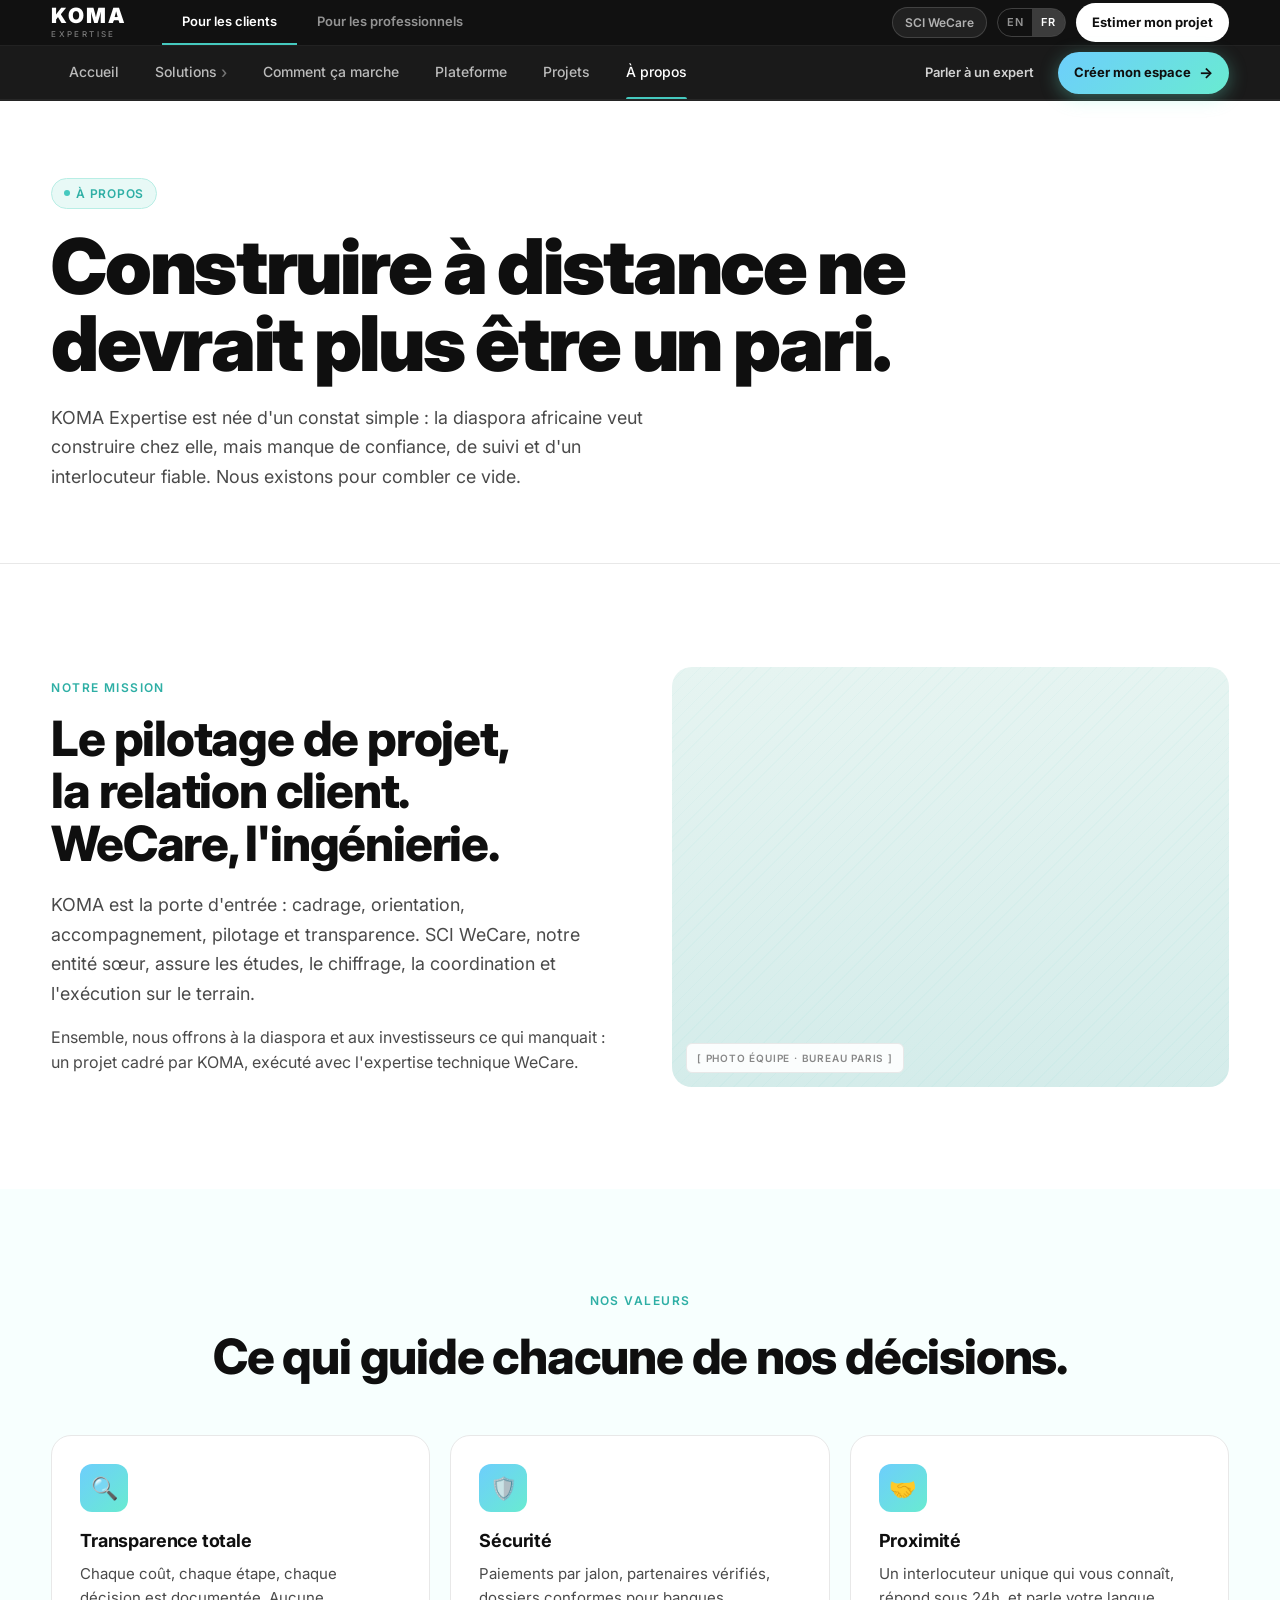
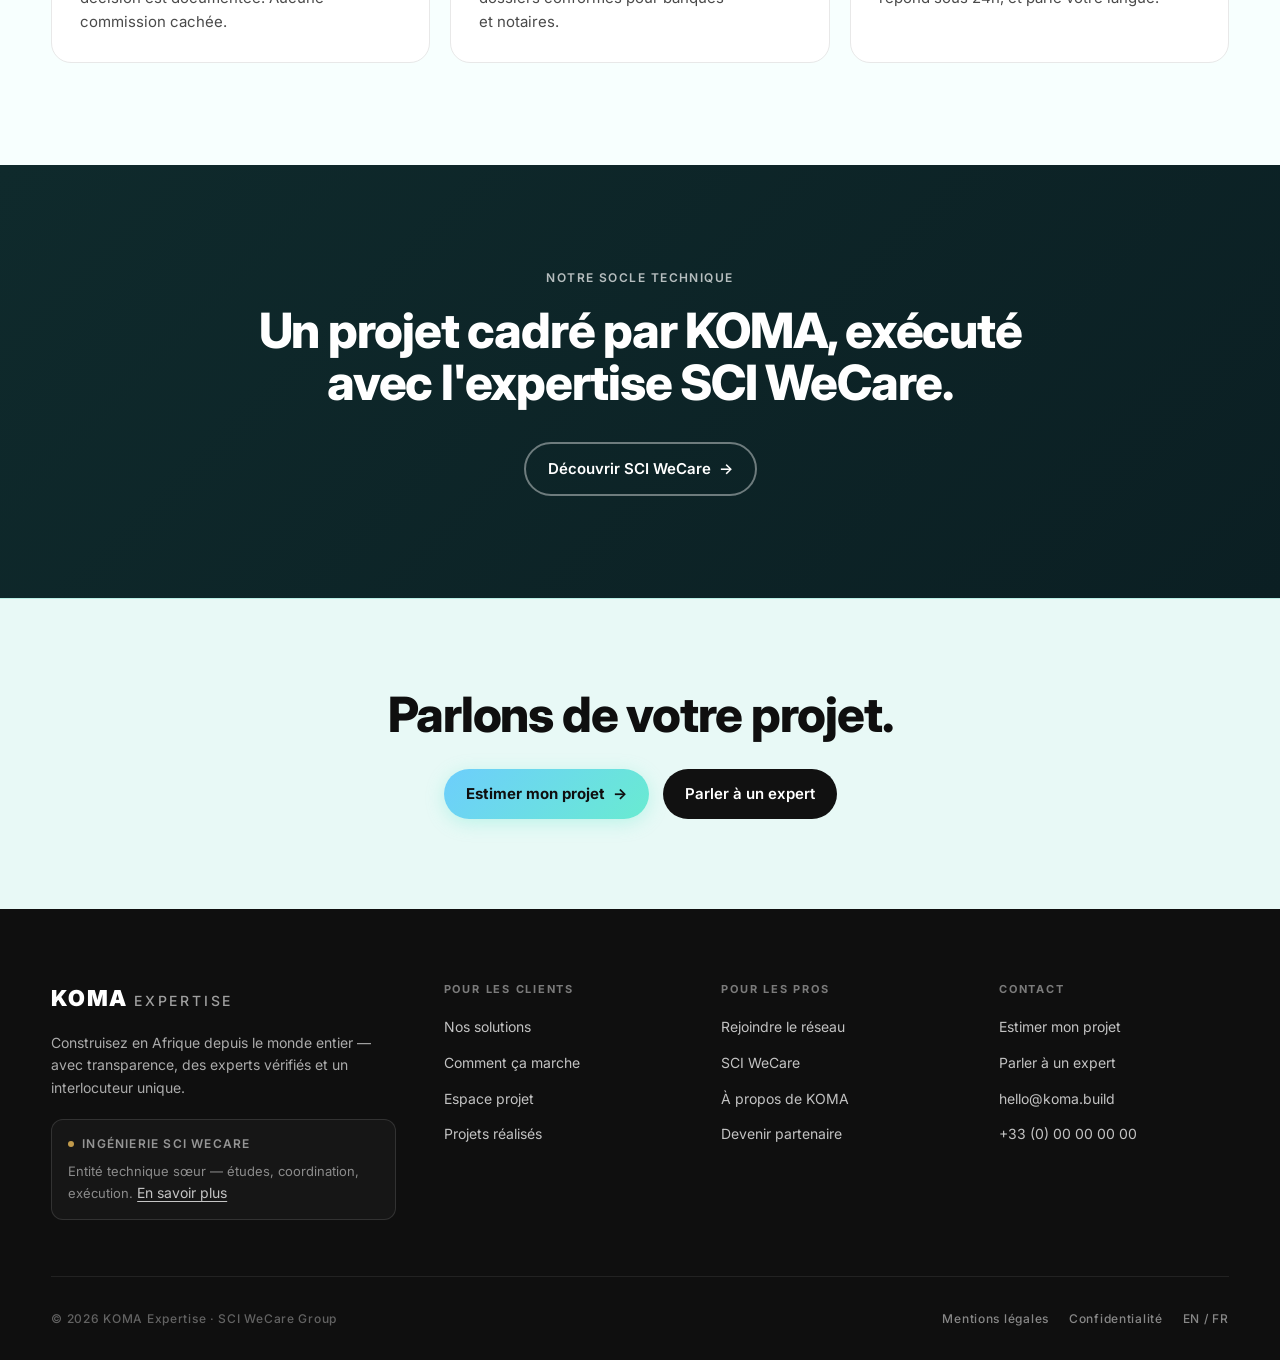
==== about.html @ 849e343f "init" ====
<!doctype html>
<html lang="fr">
<head>
<meta charset="utf-8"/>
<meta name="viewport" content="width=device-width, initial-scale=1"/>
<title>À propos — KOMA Expertise</title>
<link rel="preconnect" href="https://fonts.googleapis.com">
<link rel="preconnect" href="https://fonts.gstatic.com" crossorigin>
<link href="https://fonts.googleapis.com/css2?family=Inter:wght@400;500;600;700;800;900&display=swap" rel="stylesheet">
<style>
:root{
  --teal:#45C9BF; --teal-dark:#2EAFA5; --teal-sky:#6DCEFC; --teal-mint:#69EBD1;
  --teal-pale:#E8F9F6; --teal-soft:#B8EEE5;
  --white:#FFFFFF; --paper:#F7FFFE; --light:#F4F4F4; --rule:#E8E8E8;
  --stone:#888888; --body:#4A4A4A; --ink:#0F0F0F; --black:#111111;
  --night:#0B1F23; --night-2:#0F2A2C;
  --gold:#C19A4B; --gold-soft:#D9BB7B;
  --grad-cta:linear-gradient(135deg,var(--teal-sky) 0%,var(--teal-mint) 100%);
  --f-display:'Inter',system-ui,sans-serif; --f-body:'Inter',system-ui,sans-serif;
  --maxw:1280px; --gut:clamp(20px,4vw,64px); --section-y:clamp(64px,8vw,120px);
  --r-pill:999px; --r-md:12px; --r-lg:20px; --r-xl:28px;
}
*,*::before,*::after{box-sizing:border-box;margin:0;padding:0;}
html{scroll-behavior:smooth;}
body{font-family:var(--f-body);color:var(--body);background:var(--white);-webkit-font-smoothing:antialiased;text-rendering:optimizeLegibility;font-size:16px;line-height:1.6;}
img,svg{max-width:100%;display:block;}
a{color:inherit;text-decoration:none;}
button{font:inherit;cursor:pointer;border:none;background:none;}
ul,ol{list-style:none;}
h1{font-family:var(--f-display);font-size:clamp(40px,6vw,84px);font-weight:900;line-height:1.0;letter-spacing:-0.03em;color:var(--ink);text-wrap:balance;}
h2{font-family:var(--f-display);font-size:clamp(28px,3.8vw,52px);font-weight:800;line-height:1.08;letter-spacing:-0.025em;color:var(--ink);text-wrap:balance;}
h3{font-family:var(--f-display);font-size:clamp(20px,2vw,26px);font-weight:700;line-height:1.15;letter-spacing:-0.015em;color:var(--ink);}
h4{font-family:var(--f-display);font-size:18px;font-weight:700;line-height:1.2;letter-spacing:-0.01em;color:var(--ink);}
p{text-wrap:pretty;}
.lead{font-size:clamp(16px,1.4vw,19px);color:var(--body);line-height:1.65;max-width:58ch;}
.label{font-size:12px;font-weight:600;letter-spacing:0.12em;text-transform:uppercase;color:var(--teal-dark);}
.label-dark{color:rgba(255,255,255,0.7);}
.container{width:100%;max-width:var(--maxw);margin:0 auto;padding:0 var(--gut);}
section{padding:var(--section-y) 0;}
.sec-alt{background:var(--paper);}
.sec-teal{background:var(--teal-pale);}
.sec-dark{background:var(--ink);color:var(--white);}
.sec-dark h2,.sec-dark h3,.sec-dark h4{color:var(--white);}
.sec-dark .lead,.sec-dark p{color:rgba(255,255,255,0.72);}
.sec-head{display:flex;flex-direction:column;gap:16px;margin-bottom:52px;}
.sec-head.centered{align-items:center;text-align:center;}
.sec-head .label{margin-bottom:4px;}

/* ===== NAVBAR — UBER STYLE ===== */
.site-header{position:sticky;top:0;z-index:200;background:#111;border-bottom:1px solid rgba(255,255,255,0.08);}
.nav-audience-bar{background:#111;border-bottom:1px solid rgba(255,255,255,0.07);height:46px;}
.nav-audience-bar .container{display:flex;align-items:center;height:100%;}
.nav-brand{display:flex;flex-direction:column;justify-content:center;flex-shrink:0;}
.nav-brand .koma-word{font-family:var(--f-display);font-weight:900;font-size:21px;letter-spacing:0.09em;color:#fff;line-height:1;}
.nav-brand .koma-sub{font-size:8px;font-weight:500;letter-spacing:0.30em;color:rgba(255,255,255,0.45);text-transform:uppercase;margin-top:2px;}
.audience-tabs{display:flex;align-items:center;height:100%;margin-left:36px;}
.aud-tab{height:100%;display:flex;align-items:center;padding:0 20px;font-size:13px;font-weight:600;color:rgba(255,255,255,0.55);border-bottom:2px solid transparent;transition:.15s;white-space:nowrap;}
.aud-tab:hover{color:rgba(255,255,255,0.85);}
.aud-tab.active{color:#fff;border-bottom-color:var(--teal);}
.nav-audience-bar .nav-right{display:flex;align-items:center;gap:10px;margin-left:auto;}
.nav-wecare{font-size:12px;font-weight:600;color:rgba(255,255,255,0.65);background:rgba(255,255,255,0.07);border:1px solid rgba(255,255,255,0.15);padding:5px 12px;border-radius:var(--r-pill);transition:.15s;}
.nav-wecare:hover{background:rgba(255,255,255,0.12);color:#fff;}
.lang-toggle{display:flex;border:1px solid rgba(255,255,255,0.2);border-radius:var(--r-pill);overflow:hidden;}
.lang-toggle button{padding:5px 9px;font-size:11px;font-weight:600;color:rgba(255,255,255,0.55);letter-spacing:0.06em;}
.lang-toggle button.on{background:rgba(255,255,255,0.18);color:#fff;}
.nav-main-bar{background:#1A1A1A;height:54px;border-bottom:1px solid rgba(255,255,255,0.06);}
.nav-main-bar .nav{display:flex;align-items:center;height:100%;}
.nav-links{display:flex;align-items:center;flex:1;height:100%;}
.nav-item{height:100%;display:flex;align-items:center;padding:0 18px;font-size:14px;font-weight:500;color:rgba(255,255,255,0.70);white-space:nowrap;transition:color .15s;position:relative;}
.nav-item:hover,.nav-item.active{color:#fff;}
.nav-item.active::after{content:'';position:absolute;bottom:0;left:18px;right:18px;height:2px;background:var(--teal);border-radius:2px 2px 0 0;}
.nav-item.has-mega{position:relative;}
.nav-item.has-mega>a{color:rgba(255,255,255,0.70);font-size:14px;font-weight:500;display:flex;align-items:center;gap:4px;height:100%;transition:color .15s;}
.nav-item.has-mega:hover>a{color:#fff;}
.chevron{font-size:16px;color:rgba(255,255,255,0.4);transition:transform .2s;display:inline-block;}
.nav-item.has-mega:hover .chevron{transform:rotate(90deg);}
.mega-panel{display:none;position:absolute;top:100%;left:-16px;background:#1E1E1E;border:1px solid rgba(255,255,255,0.10);border-radius:0 0 16px 16px;padding:16px;min-width:520px;box-shadow:0 16px 48px rgba(0,0,0,0.4);z-index:300;}
.nav-item.has-mega:hover .mega-panel{display:block;}
.mega-grid{display:grid;grid-template-columns:1fr 1fr;gap:4px;}
.mega-link{display:flex;align-items:flex-start;gap:12px;padding:12px 14px;border-radius:10px;transition:background .15s;}
.mega-link:hover{background:rgba(255,255,255,0.06);}
.mega-icon{width:36px;height:36px;border-radius:8px;background:rgba(69,201,191,0.14);display:grid;place-items:center;font-size:18px;flex-shrink:0;}
.mega-link strong{display:block;font-size:13px;font-weight:600;color:#fff;margin-bottom:2px;}
.mega-link span{display:block;font-size:12px;color:rgba(255,255,255,0.50);line-height:1.3;}
.nav-ctas{display:flex;align-items:center;gap:8px;flex-shrink:0;padding-left:16px;}
.btn-outline-dark{background:transparent;color:rgba(255,255,255,0.80);border:1.5px solid rgba(255,255,255,0.25);transition:.15s;}
.btn-outline-dark:hover{border-color:rgba(255,255,255,0.5);color:#fff;}

/* ===== BUTTONS ===== */
.btn{display:inline-flex;align-items:center;gap:8px;padding:13px 22px;border-radius:var(--r-pill);font-family:var(--f-display);font-weight:600;font-size:15px;border:none;cursor:pointer;transition:opacity .15s,transform .15s;white-space:nowrap;}
.btn:hover{opacity:0.92;transform:translateY(-1px);}
.btn-cta{background:var(--grad-cta);color:var(--ink);box-shadow:0 4px 18px rgba(105,235,209,0.35);font-weight:700;}
.btn-dark{background:var(--black);color:var(--white);}
.btn-outline{background:transparent;color:var(--ink);border:2px solid var(--rule);}
.btn-outline-white{background:transparent;color:var(--white);border:2px solid rgba(255,255,255,0.4);}
.btn-white{background:var(--white);color:var(--ink);font-weight:700;}
.btn-sm{padding:9px 16px;font-size:13px;}
.btn .arrow{font-size:15px;transition:transform .2s;}
.btn:hover .arrow{transform:translateX(3px);}

/* ===== CARDS ===== */
.card{background:var(--white);border:1px solid var(--rule);border-radius:var(--r-lg);padding:28px;transition:box-shadow .2s,transform .2s;}
.card:hover{box-shadow:0 4px 24px rgba(0,0,0,0.07);}
.card-teal{background:var(--teal-pale);border-color:var(--teal-soft);}
.card-dark{background:var(--ink);border-color:rgba(255,255,255,0.08);color:var(--white);}
.card-dark h3,.card-dark h4{color:var(--white);}
.step-num{font-family:var(--f-display);font-weight:900;font-size:48px;line-height:1;letter-spacing:-0.04em;background:var(--grad-cta);-webkit-background-clip:text;-webkit-text-fill-color:transparent;background-clip:text;}
.stat-big{font-family:var(--f-display);font-weight:900;font-size:clamp(36px,4vw,56px);letter-spacing:-0.03em;line-height:1;color:var(--ink);}
.stat-big .accent{background:var(--grad-cta);-webkit-background-clip:text;-webkit-text-fill-color:transparent;background-clip:text;}

/* ===== TRACKER ===== */
.tracker{background:var(--white);border:1px solid var(--rule);border-radius:var(--r-xl);overflow:hidden;box-shadow:0 8px 40px rgba(0,0,0,0.08);}
.tracker-header{background:var(--teal);padding:20px 24px;display:flex;justify-content:space-between;align-items:center;}
.tracker-title{font-weight:700;font-size:17px;color:var(--white);}
.tracker-sub{font-size:12px;color:rgba(255,255,255,0.8);margin-top:3px;}
.tracker-body{padding:22px;}
.tracker-stages{display:grid;grid-template-columns:repeat(6,1fr);gap:8px;margin-bottom:22px;}
.stage{padding:12px;border-radius:10px;background:var(--light);border:1px solid var(--rule);}
.stage.done{background:rgba(69,201,191,0.10);border-color:rgba(69,201,191,0.30);}
.stage.now{background:linear-gradient(135deg,rgba(109,206,252,0.12),rgba(105,235,209,0.15));border-color:rgba(69,201,191,0.45);}
.stage .st-n{font-size:10px;font-weight:600;color:var(--stone);letter-spacing:0.1em;}
.stage .st-name{font-weight:700;font-size:13px;color:var(--ink);margin-top:6px;}
.stage .st-status{font-size:10px;margin-top:5px;color:var(--stone);}
.stage.done .st-status{color:var(--teal-dark);}
.stage.now .st-status{color:var(--teal-dark);font-weight:600;}
.tracker-grid{display:grid;grid-template-columns:1.3fr 1fr;gap:16px;}
.feed{display:grid;gap:8px;}
.feed-item{display:grid;grid-template-columns:32px 1fr auto;gap:12px;padding:10px 14px;border:1px solid var(--rule);border-radius:8px;align-items:center;background:var(--light);}
.feed-item .ic{width:32px;height:32px;border-radius:8px;background:var(--grad-cta);display:grid;place-items:center;font-size:14px;}
.feed-item .lbl{font-size:13px;font-weight:500;}
.feed-item .when{font-size:11px;color:var(--stone);white-space:nowrap;}
.kpis{display:grid;gap:8px;}
.kpi{padding:14px;border-radius:10px;background:var(--light);border:1px solid var(--rule);}
.kpi .v{font-family:var(--f-display);font-weight:800;font-size:24px;color:var(--ink);letter-spacing:-0.02em;}
.kpi .l{font-size:11px;font-weight:600;color:var(--stone);letter-spacing:0.08em;text-transform:uppercase;margin-top:4px;}

/* ===== TAGS ===== */
.tag{display:inline-flex;align-items:center;gap:6px;padding:5px 12px;border-radius:var(--r-pill);font-size:12px;font-weight:600;letter-spacing:0.06em;text-transform:uppercase;background:var(--teal-pale);color:var(--teal-dark);border:1px solid var(--teal-soft);}
.tag .dot{width:6px;height:6px;border-radius:50%;background:var(--teal);}
.tag.dark{background:rgba(255,255,255,0.1);color:rgba(255,255,255,0.8);border-color:rgba(255,255,255,0.2);}

/* ===== IMAGE PLACEHOLDERS ===== */
.imgph{position:relative;border-radius:var(--r-lg);overflow:hidden;background:repeating-linear-gradient(135deg,rgba(69,201,191,0.04) 0,rgba(69,201,191,0.04) 1px,transparent 1px,transparent 10px),linear-gradient(180deg,#E6F4F1 0%,#D4ECEA 100%);display:flex;align-items:flex-end;padding:14px;min-height:220px;}
.imgph .cap{background:rgba(255,255,255,0.90);border:1px solid var(--rule);border-radius:6px;padding:6px 10px;font-size:10px;font-weight:600;letter-spacing:0.08em;text-transform:uppercase;color:var(--stone);}

/* ===== HERO MAP (real image) ===== */
.hero-map{position:relative;border-radius:var(--r-xl);overflow:hidden;border:1px solid rgba(69,201,191,0.20);box-shadow:0 18px 56px rgba(11,31,35,0.32);aspect-ratio:4/3;background:var(--night);}
.hero-map img{width:100%;height:100%;object-fit:cover;display:block;}
.hero-map .map-overlay{position:absolute;inset:0;background:linear-gradient(160deg,rgba(11,31,35,0) 40%,rgba(11,31,35,0.55) 100%);}
.hero-map .live-chip{position:absolute;top:16px;left:16px;display:inline-flex;align-items:center;gap:8px;background:rgba(11,31,35,0.78);border:1px solid rgba(105,235,209,0.3);color:var(--teal-mint);font-size:11px;font-weight:600;letter-spacing:0.1em;text-transform:uppercase;padding:6px 12px;border-radius:var(--r-pill);backdrop-filter:blur(6px);}
.hero-map .live-chip .pulse{width:8px;height:8px;border-radius:50%;background:var(--teal-mint);box-shadow:0 0 0 0 rgba(105,235,209,0.6);animation:livep 2s infinite;}
@keyframes livep{0%{box-shadow:0 0 0 0 rgba(105,235,209,0.55);}70%{box-shadow:0 0 0 9px rgba(105,235,209,0);}100%{box-shadow:0 0 0 0 rgba(105,235,209,0);}}
.hero-map .map-cards{position:absolute;bottom:16px;left:16px;right:16px;display:flex;gap:10px;flex-wrap:wrap;}
.map-card{background:rgba(11,31,35,0.80);border:1px solid rgba(105,235,209,0.22);border-radius:12px;padding:10px 14px;backdrop-filter:blur(6px);flex:1;min-width:120px;}
.map-card .mc-route{font-size:10px;font-weight:700;letter-spacing:0.08em;color:rgba(255,255,255,0.55);text-transform:uppercase;}
.map-card .mc-name{font-size:13px;font-weight:700;color:#fff;margin-top:3px;}
.map-card .mc-status{font-size:11px;color:var(--teal-mint);margin-top:3px;font-weight:600;}

/* ===== WECARE ===== */
.wecare-section{background:linear-gradient(135deg,#0F2A2C 0%,#0B1F23 100%);color:var(--white);}
.wecare-section h2{color:var(--white);}
.wecare-section .lead{color:rgba(255,255,255,0.72);}

/* ===== FOOTER ===== */
.site-footer{background:var(--ink);color:rgba(255,255,255,0.6);padding:72px 0 32px;}
.footer-grid{display:grid;grid-template-columns:1.5fr 1fr 1fr 1fr;gap:48px;padding-bottom:56px;border-bottom:1px solid rgba(255,255,255,0.08);margin-bottom:32px;}
.footer-grid h5{font-size:11px;font-weight:700;letter-spacing:0.16em;text-transform:uppercase;color:rgba(255,255,255,0.45);margin-bottom:16px;}
.footer-grid ul{display:grid;gap:10px;}
.footer-grid a{font-size:14px;color:rgba(255,255,255,0.75);transition:color .15s;}
.footer-grid a:hover{color:#fff;}
.foot-bottom{display:flex;justify-content:space-between;align-items:center;font-size:12px;font-weight:500;letter-spacing:0.06em;color:rgba(255,255,255,0.35);flex-wrap:wrap;gap:12px;}
.foot-bottom a{color:rgba(255,255,255,0.5);}
.foot-bottom a:hover{color:#fff;}
.wecare-badge{border:1px solid rgba(255,255,255,0.12);border-radius:var(--r-md);padding:14px 16px;margin-top:20px;background:rgba(255,255,255,0.03);}
.wecare-badge .wrow{display:flex;align-items:center;gap:8px;font-size:12px;font-weight:600;color:rgba(255,255,255,0.55);letter-spacing:0.1em;text-transform:uppercase;}
.wecare-badge .dot{width:6px;height:6px;border-radius:50%;background:var(--gold);}

/* ===== HELPERS ===== */
.g-2{display:grid;grid-template-columns:1fr 1fr;gap:24px;}
.g-3{display:grid;grid-template-columns:repeat(3,1fr);gap:20px;}
.g-4{display:grid;grid-template-columns:repeat(4,1fr);gap:18px;}
.row-sb{display:flex;align-items:center;justify-content:space-between;gap:24px;}
.hr{height:1px;background:var(--rule);border:none;}
.page-hero{padding-top:clamp(56px,6vw,88px);padding-bottom:clamp(48px,6vw,72px);border-bottom:1px solid var(--rule);}
.page-hero h1{max-width:18ch;}
.page-hero .lead{margin-top:20px;max-width:56ch;}
.page-meta{display:flex;gap:28px;margin-top:28px;font-size:11px;font-weight:700;letter-spacing:0.14em;text-transform:uppercase;color:var(--stone);flex-wrap:wrap;}
.page-meta span{display:flex;align-items:center;gap:8px;}
.page-meta span::before{content:"";width:16px;height:1px;background:var(--teal);}

/* ===== RESPONSIVE ===== */
@media(max-width:980px){
  .g-2,.g-3,.g-4{grid-template-columns:1fr;}
  .footer-grid{grid-template-columns:1fr 1fr;}
  .nav-main-bar{display:none;}
  .audience-tabs{display:none;}
  .nav-audience-bar{height:60px;}
  .tracker-stages{grid-template-columns:repeat(3,1fr);}
  .tracker-grid{grid-template-columns:1fr;}
  .hero-grid{grid-template-columns:1fr !important;}
}
@media(max-width:600px){.footer-grid{grid-template-columns:1fr;}}
</style>
</head>
<body>
<header class="site-header" id="site-header">
  <div class="nav-audience-bar">
    <div class="container">
      <a href="home.html" class="nav-brand" aria-label="KOMA accueil">
        <div class="koma-word">KOMA</div>
        <div class="koma-sub">Expertise</div>
      </a>
      <div class="audience-tabs">
        <a href="home.html" class="aud-tab active">Pour les clients</a>
        <a href="partners.html" class="aud-tab">Pour les professionnels</a>
      </div>
      <div class="nav-right">
        <a href="partners.html#wecare" class="nav-wecare">SCI WeCare</a>
        <div class="lang-toggle"><button aria-pressed="false">EN</button><button class="on" aria-pressed="true">FR</button></div>
        <a href="contact.html" class="btn btn-white btn-sm">Estimer mon projet</a>
      </div>
    </div>
  </div>
  <div class="nav-main-bar">
    <div class="container nav">
      <nav class="nav-links" aria-label="Navigation principale">
        <a href="home.html" class="nav-item">Accueil</a>
        <div class="nav-item has-mega">
          <a href="solutions.html">Solutions <span class="chevron">›</span></a>
          <div class="mega-panel">
            <div class="mega-grid">
              <a href="solutions.html#conseil" class="mega-link"><div class="mega-icon">🏗️</div><div><strong>Conseil &amp; cadrage</strong><span>Définir et structurer votre projet</span></div></a>
              <a href="solutions.html#amoa" class="mega-link"><div class="mega-icon">📐</div><div><strong>Assistance maîtrise d'ouvrage</strong><span>Défendre vos intérêts sur le terrain</span></div></a>
              <a href="solutions.html#financement" class="mega-link"><div class="mega-icon">💰</div><div><strong>Financement</strong><span>Structurer votre plan de financement</span></div></a>
              <a href="solutions.html#coordination" class="mega-link"><div class="mega-icon">🤝</div><div><strong>Coordination chantier</strong><span>Architectes, entreprises, fournisseurs</span></div></a>
              <a href="platform.html" class="mega-link"><div class="mega-icon">📱</div><div><strong>Suivi digital</strong><span>Tableau de bord en temps réel</span></div></a>
              <a href="partners.html" class="mega-link"><div class="mega-icon">🌍</div><div><strong>Réseau de partenaires</strong><span>Experts &amp; entreprises vérifiés</span></div></a>
            </div>
          </div>
        </div>
        <a href="journey.html" class="nav-item">Comment ça marche</a>
        <a href="platform.html" class="nav-item">Plateforme</a>
        <a href="projects.html" class="nav-item">Projets</a>
        <a href="about.html" class="nav-item active">À propos</a>
      </nav>
      <div class="nav-ctas">
        <a href="contact.html" class="btn btn-outline-dark btn-sm">Parler à un expert</a>
        <a href="contact.html" class="btn btn-cta btn-sm">Créer mon espace <span class="arrow">→</span></a>
      </div>
    </div>
  </div>
</header>

<section class="page-hero">
  <div class="container">
    <div class="tag" style="margin-bottom:20px;"><span class="dot"></span> À propos</div>
    <h1>Construire à distance ne devrait plus être un pari.</h1>
    <p class="lead">KOMA Expertise est née d'un constat simple : la diaspora africaine veut construire chez elle, mais manque de confiance, de suivi et d'un interlocuteur fiable. Nous existons pour combler ce vide.</p>
  </div>
</section>

<section>
  <div class="container">
    <div style="display:grid;grid-template-columns:1fr 1fr;gap:64px;align-items:center;" class="hero-grid">
      <div>
        <div class="label" style="margin-bottom:16px;">Notre mission</div>
        <h2>Le pilotage de projet, la relation client. WeCare, l'ingénierie.</h2>
        <p class="lead" style="margin-top:20px;">KOMA est la porte d'entrée : cadrage, orientation, accompagnement, pilotage et transparence. SCI WeCare, notre entité sœur, assure les études, le chiffrage, la coordination et l'exécution sur le terrain.</p>
        <p style="margin-top:16px;">Ensemble, nous offrons à la diaspora et aux investisseurs ce qui manquait : un projet cadré par KOMA, exécuté avec l'expertise technique WeCare.</p>
      </div>
      <div class="imgph" style="min-height:420px;"><span class="cap">[ PHOTO ÉQUIPE · BUREAU PARIS ]</span></div>
    </div>
  </div>
</section>

<section class="sec-alt">
  <div class="container">
    <div class="sec-head centered"><div class="label">Nos valeurs</div><h2>Ce qui guide chacune de nos décisions.</h2></div>
    <div class="g-3">
      <div class="card"><div style="width:48px;height:48px;border-radius:12px;background:var(--grad-cta);display:grid;place-items:center;font-size:22px;margin-bottom:18px;">🔍</div><h4>Transparence totale</h4><p style="margin-top:10px;font-size:15px;">Chaque coût, chaque étape, chaque décision est documentée. Aucune commission cachée.</p></div>
      <div class="card"><div style="width:48px;height:48px;border-radius:12px;background:var(--grad-cta);display:grid;place-items:center;font-size:22px;margin-bottom:18px;">🛡️</div><h4>Sécurité</h4><p style="margin-top:10px;font-size:15px;">Paiements par jalon, partenaires vérifiés, dossiers conformes pour banques et notaires.</p></div>
      <div class="card"><div style="width:48px;height:48px;border-radius:12px;background:var(--grad-cta);display:grid;place-items:center;font-size:22px;margin-bottom:18px;">🤝</div><h4>Proximité</h4><p style="margin-top:10px;font-size:15px;">Un interlocuteur unique qui vous connaît, répond sous 24h, et parle votre langue.</p></div>
    </div>
  </div>
</section>

<section class="wecare-section">
  <div class="container" style="text-align:center;">
    <div class="label label-dark" style="justify-content:center;display:flex;margin-bottom:18px;">Notre socle technique</div>
    <h2 style="max-width:26ch;margin:0 auto;">Un projet cadré par KOMA, exécuté avec l'expertise SCI WeCare.</h2>
    <a href="partners.html#wecare" class="btn btn-outline-white" style="margin-top:32px;">Découvrir SCI WeCare <span class="arrow">→</span></a>
  </div>
</section>

<section style="background:var(--teal-pale);border-top:1px solid var(--teal-soft);padding:clamp(64px,7vw,110px) 0;text-align:center;">
  <div class="container">
    <h2 style="max-width:24ch;margin:0 auto;">Parlons de votre projet.</h2>
    <div style="display:inline-flex;gap:14px;flex-wrap:wrap;justify-content:center;margin-top:28px;"><a href="contact.html" class="btn btn-cta">Estimer mon projet <span class="arrow">→</span></a><a href="contact.html" class="btn btn-dark">Parler à un expert</a></div>
  </div>
</section>
<footer class="site-footer">
  <div class="container">
    <div class="footer-grid">
      <div>
        <div style="font-family:var(--f-display);font-weight:900;font-size:22px;letter-spacing:0.08em;color:white;">KOMA <span style="font-weight:500;font-size:14px;letter-spacing:0.2em;opacity:0.6;">EXPERTISE</span></div>
        <p style="margin-top:16px;max-width:38ch;color:rgba(255,255,255,0.65);font-size:14px;">Construisez en Afrique depuis le monde entier — avec transparence, des experts vérifiés et un interlocuteur unique.</p>
        <div class="wecare-badge">
          <div class="wrow"><span class="dot"></span> Ingénierie SCI WeCare</div>
          <p style="margin-top:8px;font-size:13px;color:rgba(255,255,255,0.5);">Entité technique sœur — études, coordination, exécution. <a href="partners.html#wecare" style="color:rgba(255,255,255,0.75);text-decoration:underline;text-underline-offset:3px;">En savoir plus</a></p>
        </div>
      </div>
      <div>
        <h5>Pour les clients</h5>
        <ul>
          <li><a href="solutions.html">Nos solutions</a></li>
          <li><a href="journey.html">Comment ça marche</a></li>
          <li><a href="platform.html">Espace projet</a></li>
          <li><a href="projects.html">Projets réalisés</a></li>
        </ul>
      </div>
      <div>
        <h5>Pour les pros</h5>
        <ul>
          <li><a href="partners.html">Rejoindre le réseau</a></li>
          <li><a href="partners.html#wecare">SCI WeCare</a></li>
          <li><a href="about.html">À propos de KOMA</a></li>
          <li><a href="contact.html">Devenir partenaire</a></li>
        </ul>
      </div>
      <div>
        <h5>Contact</h5>
        <ul>
          <li><a href="contact.html">Estimer mon projet</a></li>
          <li><a href="contact.html">Parler à un expert</a></li>
          <li><a href="mailto:hello@koma.build">hello@koma.build</a></li>
          <li><a href="tel:+33000000000">+33 (0) 00 00 00 00</a></li>
        </ul>
      </div>
    </div>
    <div class="foot-bottom">
      <div>© 2026 KOMA Expertise · SCI WeCare Group</div>
      <div style="display:flex;gap:20px;">
        <a href="#">Mentions légales</a>
        <a href="#">Confidentialité</a>
        <a href="#">EN / FR</a>
      </div>
    </div>
  </div>
</footer>
</body>
</html>
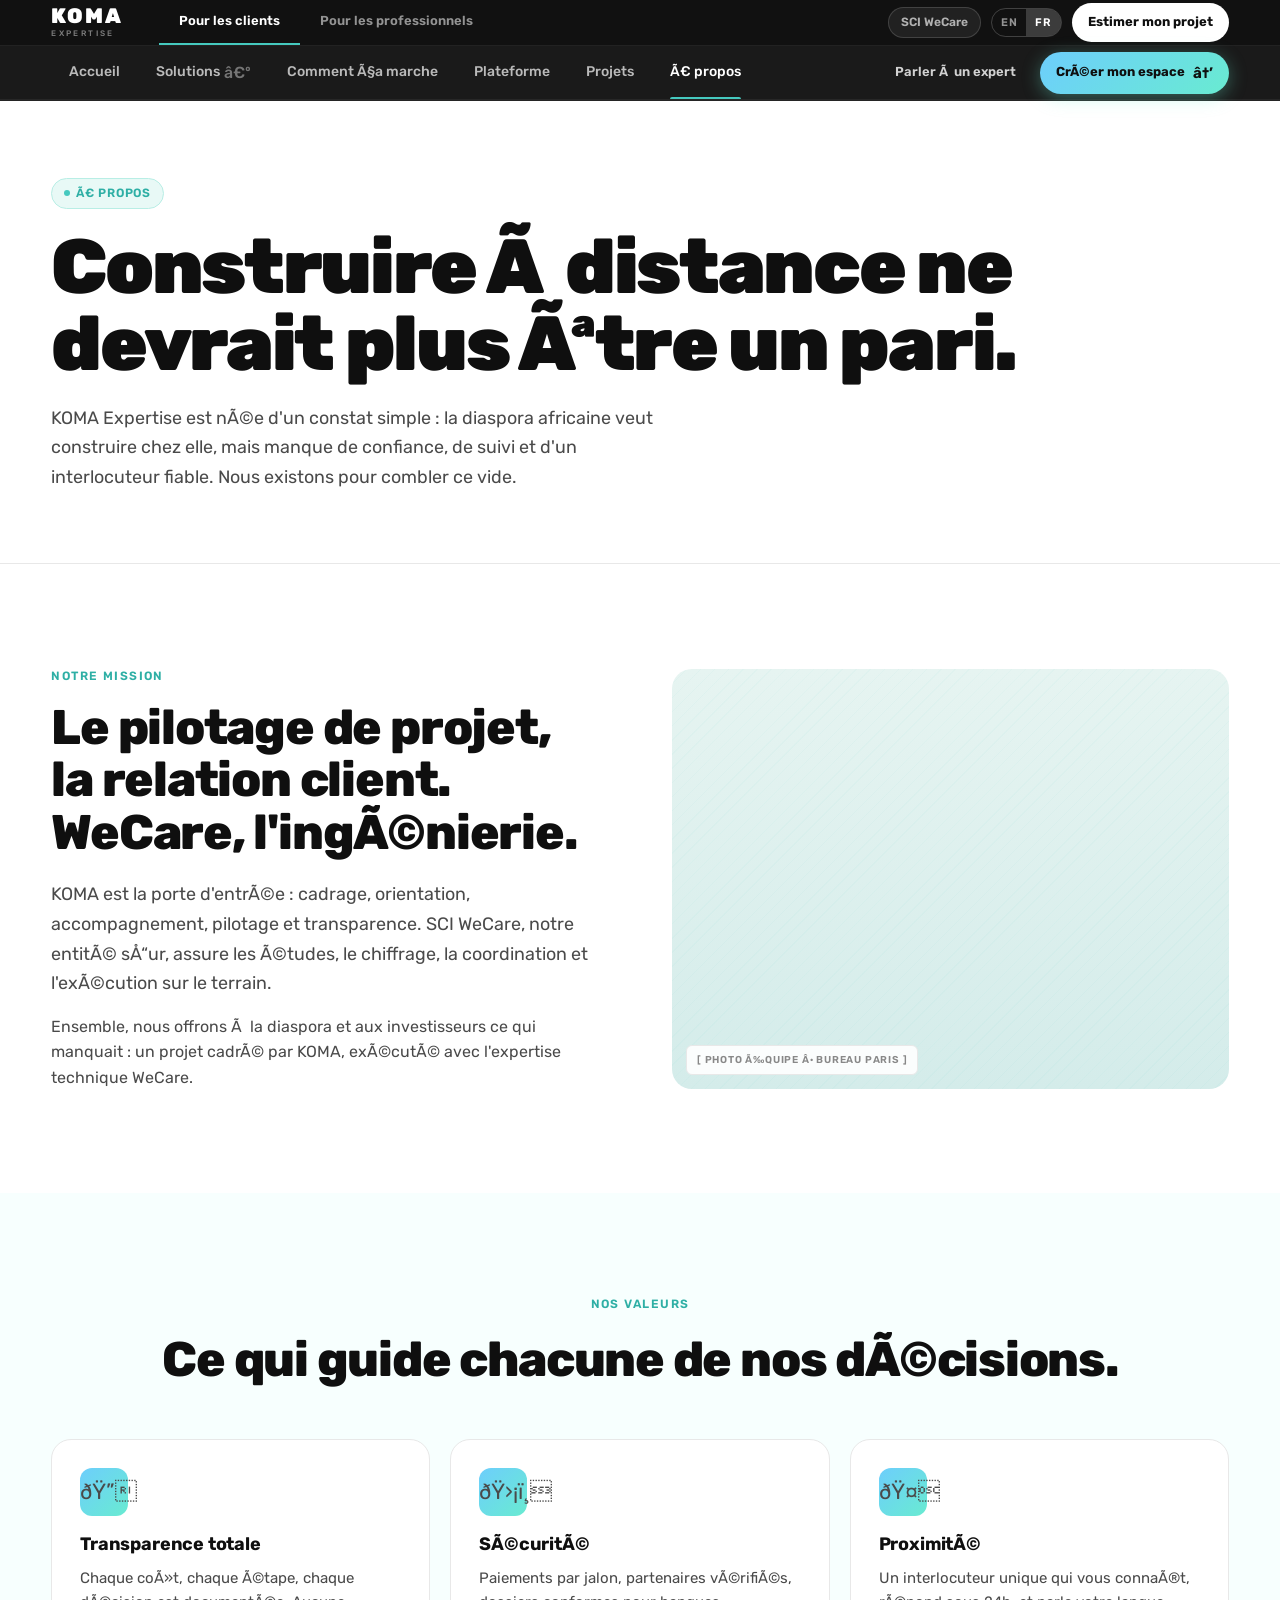
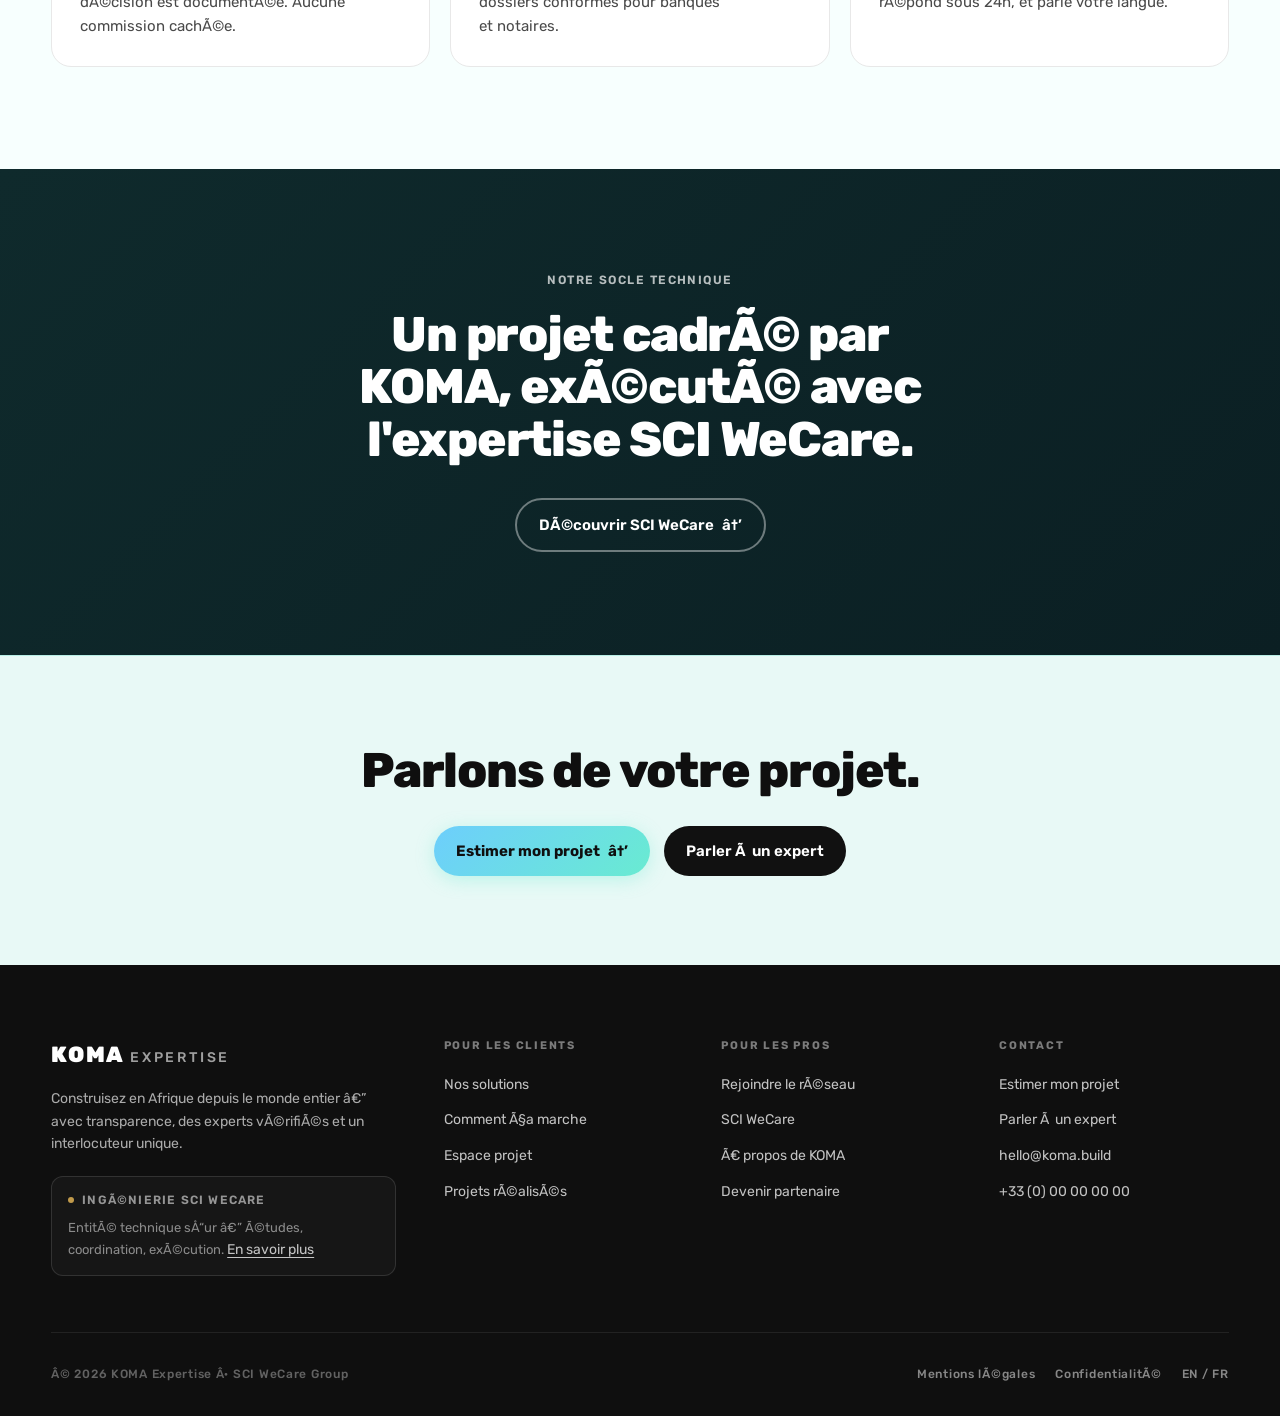
==== commit ab550f71: "Change fonts to Rubik across all pages Replace Inter with Rubik (wght 400,500,600,700,900) for displ" ====
--- a/about.html
+++ b/about.html
@@ -1,12 +1,12 @@
-<!doctype html>
+﻿<!doctype html>
 <html lang="fr">
 <head>
 <meta charset="utf-8"/>
 <meta name="viewport" content="width=device-width, initial-scale=1"/>
-<title>À propos — KOMA Expertise</title>
+<title>Ã€ propos â€” KOMA Expertise</title>
 <link rel="preconnect" href="https://fonts.googleapis.com">
 <link rel="preconnect" href="https://fonts.gstatic.com" crossorigin>
-<link href="https://fonts.googleapis.com/css2?family=Inter:wght@400;500;600;700;800;900&display=swap" rel="stylesheet">
+<link href="https://fonts.googleapis.com/css2?family=Rubik:wght@400;500;600;700;900&display=swap" rel="stylesheet">
 <style>
 :root{
   --teal:#45C9BF; --teal-dark:#2EAFA5; --teal-sky:#6DCEFC; --teal-mint:#69EBD1;
@@ -16,7 +16,7 @@
   --night:#0B1F23; --night-2:#0F2A2C;
   --gold:#C19A4B; --gold-soft:#D9BB7B;
   --grad-cta:linear-gradient(135deg,var(--teal-sky) 0%,var(--teal-mint) 100%);
-  --f-display:'Inter',system-ui,sans-serif; --f-body:'Inter',system-ui,sans-serif;
+  --f-display:'Rubik',system-ui,sans-serif; --f-body:'Rubik',system-ui,sans-serif;
   --maxw:1280px; --gut:clamp(20px,4vw,64px); --section-y:clamp(64px,8vw,120px);
   --r-pill:999px; --r-md:12px; --r-lg:20px; --r-xl:28px;
 }
@@ -46,7 +46,7 @@
 .sec-head.centered{align-items:center;text-align:center;}
 .sec-head .label{margin-bottom:4px;}
 
-/* ===== NAVBAR — UBER STYLE ===== */
+/* ===== NAVBAR â€” UBER STYLE ===== */
 .site-header{position:sticky;top:0;z-index:200;background:#111;border-bottom:1px solid rgba(255,255,255,0.08);}
 .nav-audience-bar{background:#111;border-bottom:1px solid rgba(255,255,255,0.07);height:46px;}
 .nav-audience-bar .container{display:flex;align-items:center;height:100%;}
@@ -226,26 +226,26 @@
       <nav class="nav-links" aria-label="Navigation principale">
         <a href="home.html" class="nav-item">Accueil</a>
         <div class="nav-item has-mega">
-          <a href="solutions.html">Solutions <span class="chevron">›</span></a>
+          <a href="solutions.html">Solutions <span class="chevron">â€º</span></a>
           <div class="mega-panel">
             <div class="mega-grid">
-              <a href="solutions.html#conseil" class="mega-link"><div class="mega-icon">🏗️</div><div><strong>Conseil &amp; cadrage</strong><span>Définir et structurer votre projet</span></div></a>
-              <a href="solutions.html#amoa" class="mega-link"><div class="mega-icon">📐</div><div><strong>Assistance maîtrise d'ouvrage</strong><span>Défendre vos intérêts sur le terrain</span></div></a>
-              <a href="solutions.html#financement" class="mega-link"><div class="mega-icon">💰</div><div><strong>Financement</strong><span>Structurer votre plan de financement</span></div></a>
-              <a href="solutions.html#coordination" class="mega-link"><div class="mega-icon">🤝</div><div><strong>Coordination chantier</strong><span>Architectes, entreprises, fournisseurs</span></div></a>
-              <a href="platform.html" class="mega-link"><div class="mega-icon">📱</div><div><strong>Suivi digital</strong><span>Tableau de bord en temps réel</span></div></a>
-              <a href="partners.html" class="mega-link"><div class="mega-icon">🌍</div><div><strong>Réseau de partenaires</strong><span>Experts &amp; entreprises vérifiés</span></div></a>
+              <a href="solutions.html#conseil" class="mega-link"><div class="mega-icon">ðŸ—ï¸</div><div><strong>Conseil &amp; cadrage</strong><span>DÃ©finir et structurer votre projet</span></div></a>
+              <a href="solutions.html#amoa" class="mega-link"><div class="mega-icon">ðŸ“</div><div><strong>Assistance maÃ®trise d'ouvrage</strong><span>DÃ©fendre vos intÃ©rÃªts sur le terrain</span></div></a>
+              <a href="solutions.html#financement" class="mega-link"><div class="mega-icon">ðŸ’°</div><div><strong>Financement</strong><span>Structurer votre plan de financement</span></div></a>
+              <a href="solutions.html#coordination" class="mega-link"><div class="mega-icon">ðŸ¤</div><div><strong>Coordination chantier</strong><span>Architectes, entreprises, fournisseurs</span></div></a>
+              <a href="platform.html" class="mega-link"><div class="mega-icon">ðŸ“±</div><div><strong>Suivi digital</strong><span>Tableau de bord en temps rÃ©el</span></div></a>
+              <a href="partners.html" class="mega-link"><div class="mega-icon">ðŸŒ</div><div><strong>RÃ©seau de partenaires</strong><span>Experts &amp; entreprises vÃ©rifiÃ©s</span></div></a>
             </div>
           </div>
         </div>
-        <a href="journey.html" class="nav-item">Comment ça marche</a>
+        <a href="journey.html" class="nav-item">Comment Ã§a marche</a>
         <a href="platform.html" class="nav-item">Plateforme</a>
         <a href="projects.html" class="nav-item">Projets</a>
-        <a href="about.html" class="nav-item active">À propos</a>
+        <a href="about.html" class="nav-item active">Ã€ propos</a>
       </nav>
       <div class="nav-ctas">
-        <a href="contact.html" class="btn btn-outline-dark btn-sm">Parler à un expert</a>
-        <a href="contact.html" class="btn btn-cta btn-sm">Créer mon espace <span class="arrow">→</span></a>
+        <a href="contact.html" class="btn btn-outline-dark btn-sm">Parler Ã  un expert</a>
+        <a href="contact.html" class="btn btn-cta btn-sm">CrÃ©er mon espace <span class="arrow">â†’</span></a>
       </div>
     </div>
   </div>
@@ -253,9 +253,9 @@
 
 <section class="page-hero">
   <div class="container">
-    <div class="tag" style="margin-bottom:20px;"><span class="dot"></span> À propos</div>
-    <h1>Construire à distance ne devrait plus être un pari.</h1>
-    <p class="lead">KOMA Expertise est née d'un constat simple : la diaspora africaine veut construire chez elle, mais manque de confiance, de suivi et d'un interlocuteur fiable. Nous existons pour combler ce vide.</p>
+    <div class="tag" style="margin-bottom:20px;"><span class="dot"></span> Ã€ propos</div>
+    <h1>Construire Ã  distance ne devrait plus Ãªtre un pari.</h1>
+    <p class="lead">KOMA Expertise est nÃ©e d'un constat simple : la diaspora africaine veut construire chez elle, mais manque de confiance, de suivi et d'un interlocuteur fiable. Nous existons pour combler ce vide.</p>
   </div>
 </section>
 
@@ -264,22 +264,22 @@
     <div style="display:grid;grid-template-columns:1fr 1fr;gap:64px;align-items:center;" class="hero-grid">
       <div>
         <div class="label" style="margin-bottom:16px;">Notre mission</div>
-        <h2>Le pilotage de projet, la relation client. WeCare, l'ingénierie.</h2>
-        <p class="lead" style="margin-top:20px;">KOMA est la porte d'entrée : cadrage, orientation, accompagnement, pilotage et transparence. SCI WeCare, notre entité sœur, assure les études, le chiffrage, la coordination et l'exécution sur le terrain.</p>
-        <p style="margin-top:16px;">Ensemble, nous offrons à la diaspora et aux investisseurs ce qui manquait : un projet cadré par KOMA, exécuté avec l'expertise technique WeCare.</p>
-      </div>
-      <div class="imgph" style="min-height:420px;"><span class="cap">[ PHOTO ÉQUIPE · BUREAU PARIS ]</span></div>
+        <h2>Le pilotage de projet, la relation client. WeCare, l'ingÃ©nierie.</h2>
+        <p class="lead" style="margin-top:20px;">KOMA est la porte d'entrÃ©e : cadrage, orientation, accompagnement, pilotage et transparence. SCI WeCare, notre entitÃ© sÅ“ur, assure les Ã©tudes, le chiffrage, la coordination et l'exÃ©cution sur le terrain.</p>
+        <p style="margin-top:16px;">Ensemble, nous offrons Ã  la diaspora et aux investisseurs ce qui manquait : un projet cadrÃ© par KOMA, exÃ©cutÃ© avec l'expertise technique WeCare.</p>
+      </div>
+      <div class="imgph" style="min-height:420px;"><span class="cap">[ PHOTO Ã‰QUIPE Â· BUREAU PARIS ]</span></div>
     </div>
   </div>
 </section>
 
 <section class="sec-alt">
   <div class="container">
-    <div class="sec-head centered"><div class="label">Nos valeurs</div><h2>Ce qui guide chacune de nos décisions.</h2></div>
+    <div class="sec-head centered"><div class="label">Nos valeurs</div><h2>Ce qui guide chacune de nos dÃ©cisions.</h2></div>
     <div class="g-3">
-      <div class="card"><div style="width:48px;height:48px;border-radius:12px;background:var(--grad-cta);display:grid;place-items:center;font-size:22px;margin-bottom:18px;">🔍</div><h4>Transparence totale</h4><p style="margin-top:10px;font-size:15px;">Chaque coût, chaque étape, chaque décision est documentée. Aucune commission cachée.</p></div>
-      <div class="card"><div style="width:48px;height:48px;border-radius:12px;background:var(--grad-cta);display:grid;place-items:center;font-size:22px;margin-bottom:18px;">🛡️</div><h4>Sécurité</h4><p style="margin-top:10px;font-size:15px;">Paiements par jalon, partenaires vérifiés, dossiers conformes pour banques et notaires.</p></div>
-      <div class="card"><div style="width:48px;height:48px;border-radius:12px;background:var(--grad-cta);display:grid;place-items:center;font-size:22px;margin-bottom:18px;">🤝</div><h4>Proximité</h4><p style="margin-top:10px;font-size:15px;">Un interlocuteur unique qui vous connaît, répond sous 24h, et parle votre langue.</p></div>
+      <div class="card"><div style="width:48px;height:48px;border-radius:12px;background:var(--grad-cta);display:grid;place-items:center;font-size:22px;margin-bottom:18px;">ðŸ”</div><h4>Transparence totale</h4><p style="margin-top:10px;font-size:15px;">Chaque coÃ»t, chaque Ã©tape, chaque dÃ©cision est documentÃ©e. Aucune commission cachÃ©e.</p></div>
+      <div class="card"><div style="width:48px;height:48px;border-radius:12px;background:var(--grad-cta);display:grid;place-items:center;font-size:22px;margin-bottom:18px;">ðŸ›¡ï¸</div><h4>SÃ©curitÃ©</h4><p style="margin-top:10px;font-size:15px;">Paiements par jalon, partenaires vÃ©rifiÃ©s, dossiers conformes pour banques et notaires.</p></div>
+      <div class="card"><div style="width:48px;height:48px;border-radius:12px;background:var(--grad-cta);display:grid;place-items:center;font-size:22px;margin-bottom:18px;">ðŸ¤</div><h4>ProximitÃ©</h4><p style="margin-top:10px;font-size:15px;">Un interlocuteur unique qui vous connaÃ®t, rÃ©pond sous 24h, et parle votre langue.</p></div>
     </div>
   </div>
 </section>
@@ -287,15 +287,15 @@
 <section class="wecare-section">
   <div class="container" style="text-align:center;">
     <div class="label label-dark" style="justify-content:center;display:flex;margin-bottom:18px;">Notre socle technique</div>
-    <h2 style="max-width:26ch;margin:0 auto;">Un projet cadré par KOMA, exécuté avec l'expertise SCI WeCare.</h2>
-    <a href="partners.html#wecare" class="btn btn-outline-white" style="margin-top:32px;">Découvrir SCI WeCare <span class="arrow">→</span></a>
+    <h2 style="max-width:26ch;margin:0 auto;">Un projet cadrÃ© par KOMA, exÃ©cutÃ© avec l'expertise SCI WeCare.</h2>
+    <a href="partners.html#wecare" class="btn btn-outline-white" style="margin-top:32px;">DÃ©couvrir SCI WeCare <span class="arrow">â†’</span></a>
   </div>
 </section>
 
 <section style="background:var(--teal-pale);border-top:1px solid var(--teal-soft);padding:clamp(64px,7vw,110px) 0;text-align:center;">
   <div class="container">
     <h2 style="max-width:24ch;margin:0 auto;">Parlons de votre projet.</h2>
-    <div style="display:inline-flex;gap:14px;flex-wrap:wrap;justify-content:center;margin-top:28px;"><a href="contact.html" class="btn btn-cta">Estimer mon projet <span class="arrow">→</span></a><a href="contact.html" class="btn btn-dark">Parler à un expert</a></div>
+    <div style="display:inline-flex;gap:14px;flex-wrap:wrap;justify-content:center;margin-top:28px;"><a href="contact.html" class="btn btn-cta">Estimer mon projet <span class="arrow">â†’</span></a><a href="contact.html" class="btn btn-dark">Parler Ã  un expert</a></div>
   </div>
 </section>
 <footer class="site-footer">
@@ -303,27 +303,27 @@
     <div class="footer-grid">
       <div>
         <div style="font-family:var(--f-display);font-weight:900;font-size:22px;letter-spacing:0.08em;color:white;">KOMA <span style="font-weight:500;font-size:14px;letter-spacing:0.2em;opacity:0.6;">EXPERTISE</span></div>
-        <p style="margin-top:16px;max-width:38ch;color:rgba(255,255,255,0.65);font-size:14px;">Construisez en Afrique depuis le monde entier — avec transparence, des experts vérifiés et un interlocuteur unique.</p>
+        <p style="margin-top:16px;max-width:38ch;color:rgba(255,255,255,0.65);font-size:14px;">Construisez en Afrique depuis le monde entier â€” avec transparence, des experts vÃ©rifiÃ©s et un interlocuteur unique.</p>
         <div class="wecare-badge">
-          <div class="wrow"><span class="dot"></span> Ingénierie SCI WeCare</div>
-          <p style="margin-top:8px;font-size:13px;color:rgba(255,255,255,0.5);">Entité technique sœur — études, coordination, exécution. <a href="partners.html#wecare" style="color:rgba(255,255,255,0.75);text-decoration:underline;text-underline-offset:3px;">En savoir plus</a></p>
+          <div class="wrow"><span class="dot"></span> IngÃ©nierie SCI WeCare</div>
+          <p style="margin-top:8px;font-size:13px;color:rgba(255,255,255,0.5);">EntitÃ© technique sÅ“ur â€” Ã©tudes, coordination, exÃ©cution. <a href="partners.html#wecare" style="color:rgba(255,255,255,0.75);text-decoration:underline;text-underline-offset:3px;">En savoir plus</a></p>
         </div>
       </div>
       <div>
         <h5>Pour les clients</h5>
         <ul>
           <li><a href="solutions.html">Nos solutions</a></li>
-          <li><a href="journey.html">Comment ça marche</a></li>
+          <li><a href="journey.html">Comment Ã§a marche</a></li>
           <li><a href="platform.html">Espace projet</a></li>
-          <li><a href="projects.html">Projets réalisés</a></li>
+          <li><a href="projects.html">Projets rÃ©alisÃ©s</a></li>
         </ul>
       </div>
       <div>
         <h5>Pour les pros</h5>
         <ul>
-          <li><a href="partners.html">Rejoindre le réseau</a></li>
+          <li><a href="partners.html">Rejoindre le rÃ©seau</a></li>
           <li><a href="partners.html#wecare">SCI WeCare</a></li>
-          <li><a href="about.html">À propos de KOMA</a></li>
+          <li><a href="about.html">Ã€ propos de KOMA</a></li>
           <li><a href="contact.html">Devenir partenaire</a></li>
         </ul>
       </div>
@@ -331,21 +331,22 @@
         <h5>Contact</h5>
         <ul>
           <li><a href="contact.html">Estimer mon projet</a></li>
-          <li><a href="contact.html">Parler à un expert</a></li>
+          <li><a href="contact.html">Parler Ã  un expert</a></li>
           <li><a href="mailto:hello@koma.build">hello@koma.build</a></li>
           <li><a href="tel:+33000000000">+33 (0) 00 00 00 00</a></li>
         </ul>
       </div>
     </div>
     <div class="foot-bottom">
-      <div>© 2026 KOMA Expertise · SCI WeCare Group</div>
+      <div>Â© 2026 KOMA Expertise Â· SCI WeCare Group</div>
       <div style="display:flex;gap:20px;">
-        <a href="#">Mentions légales</a>
-        <a href="#">Confidentialité</a>
+        <a href="#">Mentions lÃ©gales</a>
+        <a href="#">ConfidentialitÃ©</a>
         <a href="#">EN / FR</a>
       </div>
     </div>
   </div>
 </footer>
 </body>
-</html>+</html>
+
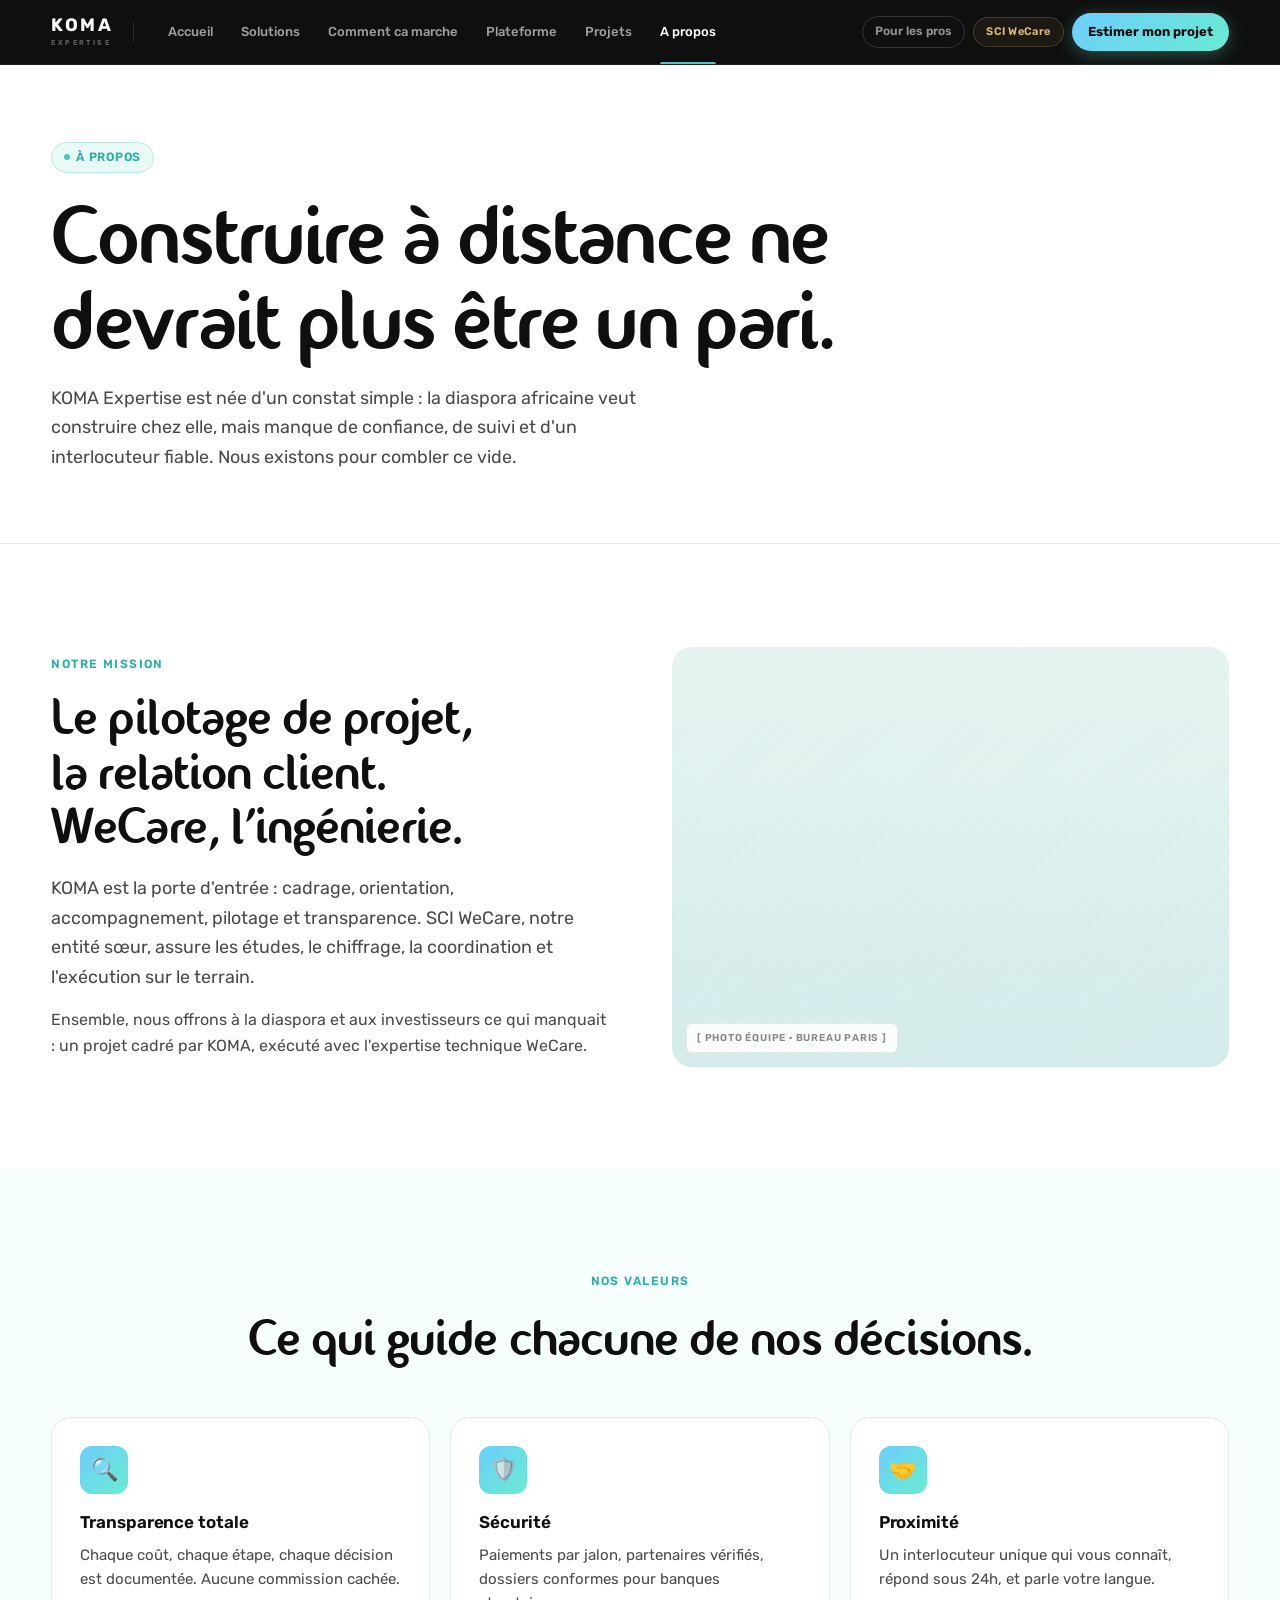
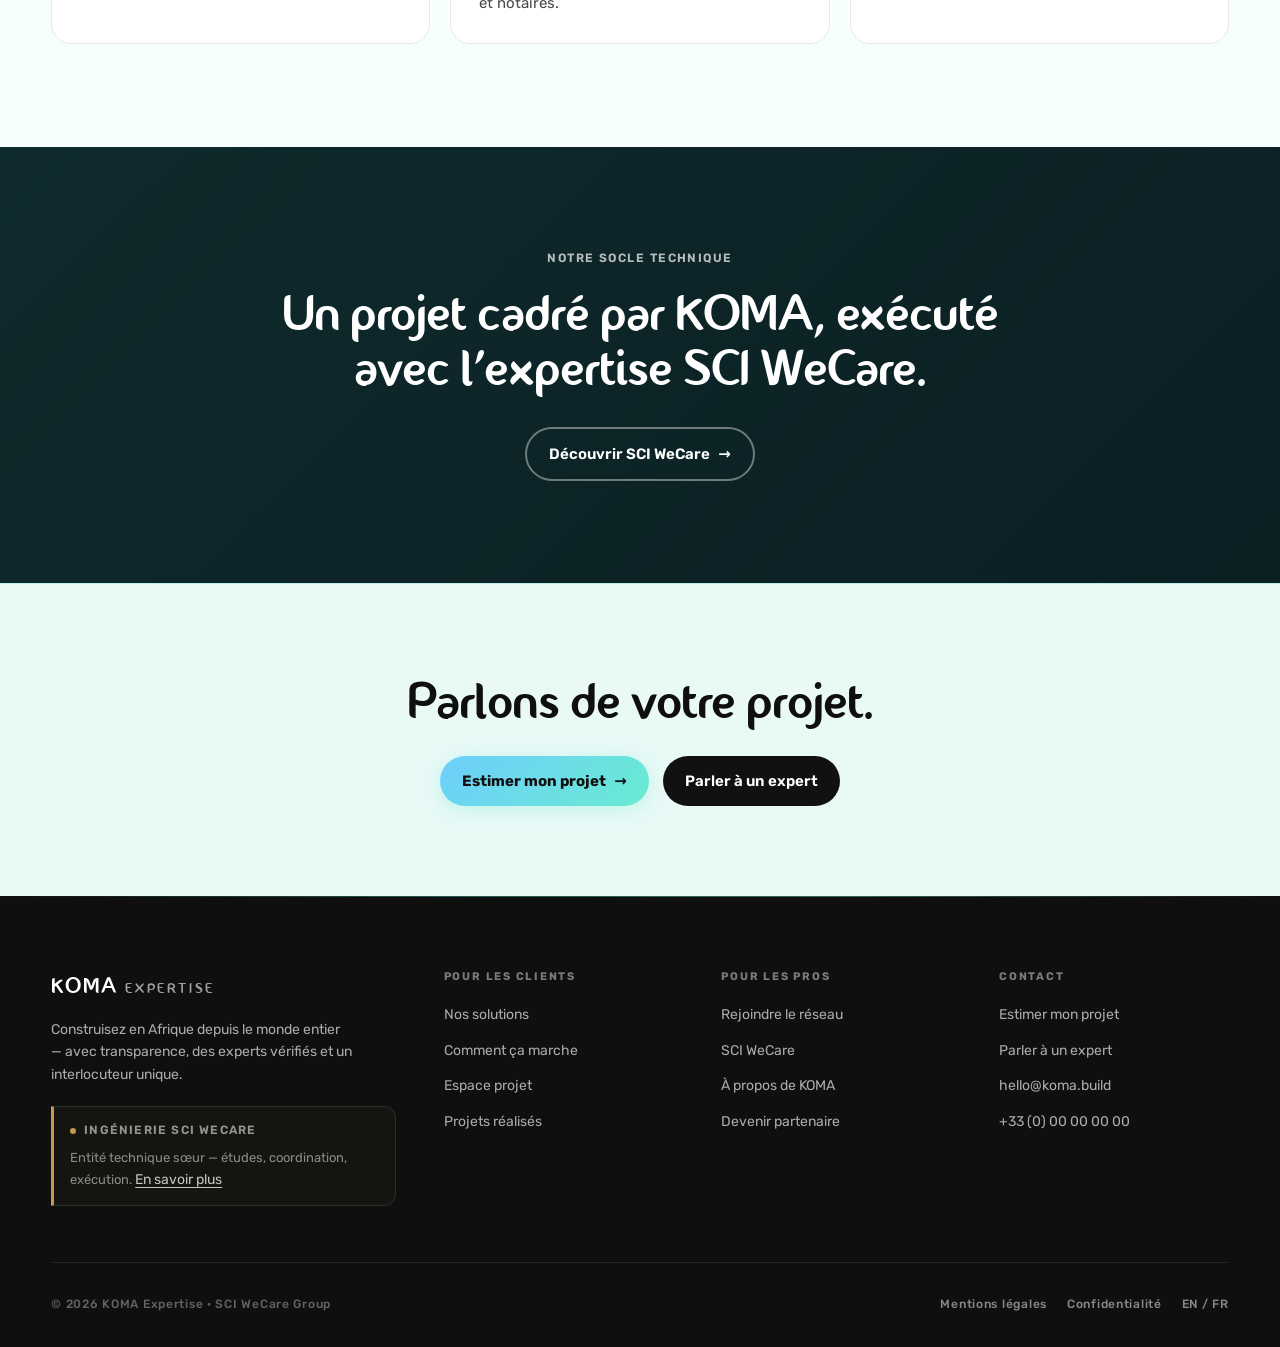
==== commit 1e39787a: "inint2" ====
--- a/about.html
+++ b/about.html
@@ -1,12 +1,13 @@
-﻿<!doctype html>
+<!doctype html>
 <html lang="fr">
 <head>
 <meta charset="utf-8"/>
 <meta name="viewport" content="width=device-width, initial-scale=1"/>
-<title>Ã€ propos â€” KOMA Expertise</title>
+<title>À propos — KOMA Expertise</title>
 <link rel="preconnect" href="https://fonts.googleapis.com">
 <link rel="preconnect" href="https://fonts.gstatic.com" crossorigin>
 <link href="https://fonts.googleapis.com/css2?family=Rubik:wght@400;500;600;700;900&display=swap" rel="stylesheet">
+<style>@font-face{font-family:'Fontastique';src:url('fontastique.ttf') format('truetype');font-weight:100 900;font-style:normal;font-display:swap;}</style>
 <style>
 :root{
   --teal:#45C9BF; --teal-dark:#2EAFA5; --teal-sky:#6DCEFC; --teal-mint:#69EBD1;
@@ -16,7 +17,7 @@
   --night:#0B1F23; --night-2:#0F2A2C;
   --gold:#C19A4B; --gold-soft:#D9BB7B;
   --grad-cta:linear-gradient(135deg,var(--teal-sky) 0%,var(--teal-mint) 100%);
-  --f-display:'Rubik',system-ui,sans-serif; --f-body:'Rubik',system-ui,sans-serif;
+  --f-display:'Fontastique','Georgia',serif; --f-body:'Rubik',system-ui,sans-serif;
   --maxw:1280px; --gut:clamp(20px,4vw,64px); --section-y:clamp(64px,8vw,120px);
   --r-pill:999px; --r-md:12px; --r-lg:20px; --r-xl:28px;
 }
@@ -27,10 +28,11 @@
 a{color:inherit;text-decoration:none;}
 button{font:inherit;cursor:pointer;border:none;background:none;}
 ul,ol{list-style:none;}
-h1{font-family:var(--f-display);font-size:clamp(40px,6vw,84px);font-weight:900;line-height:1.0;letter-spacing:-0.03em;color:var(--ink);text-wrap:balance;}
-h2{font-family:var(--f-display);font-size:clamp(28px,3.8vw,52px);font-weight:800;line-height:1.08;letter-spacing:-0.025em;color:var(--ink);text-wrap:balance;}
-h3{font-family:var(--f-display);font-size:clamp(20px,2vw,26px);font-weight:700;line-height:1.15;letter-spacing:-0.015em;color:var(--ink);}
-h4{font-family:var(--f-display);font-size:18px;font-weight:700;line-height:1.2;letter-spacing:-0.01em;color:var(--ink);}
+h1{font-family:var(--f-display);font-size:clamp(44px,6.5vw,88px);font-weight:700;line-height:1.02;letter-spacing:-0.02em;color:var(--ink);text-wrap:balance;}
+h2{font-family:var(--f-display);font-size:clamp(30px,4vw,56px);font-weight:700;line-height:1.06;letter-spacing:-0.018em;color:var(--ink);text-wrap:balance;}
+h3{font-family:var(--f-body);font-size:clamp(20px,2vw,24px);font-weight:600;line-height:1.2;letter-spacing:-0.01em;color:var(--ink);}
+h4{font-family:var(--f-body);font-size:17px;font-weight:600;line-height:1.25;letter-spacing:-0.005em;color:var(--ink);}
+blockquote{font-family:var(--f-display);font-weight:600;font-size:clamp(17px,1.6vw,20px);line-height:1.5;font-style:italic;color:var(--ink);}
 p{text-wrap:pretty;}
 .lead{font-size:clamp(16px,1.4vw,19px);color:var(--body);line-height:1.65;max-width:58ch;}
 .label{font-size:12px;font-weight:600;letter-spacing:0.12em;text-transform:uppercase;color:var(--teal-dark);}
@@ -46,65 +48,54 @@
 .sec-head.centered{align-items:center;text-align:center;}
 .sec-head .label{margin-bottom:4px;}
 
-/* ===== NAVBAR â€” UBER STYLE ===== */
-.site-header{position:sticky;top:0;z-index:200;background:#111;border-bottom:1px solid rgba(255,255,255,0.08);}
-.nav-audience-bar{background:#111;border-bottom:1px solid rgba(255,255,255,0.07);height:46px;}
-.nav-audience-bar .container{display:flex;align-items:center;height:100%;}
+/* ===== NAVBAR — UNIFIED 64px ===== */
+.site-header{position:sticky;top:0;z-index:200;background:#0F0F0F;border-bottom:1px solid rgba(255,255,255,0.07);backdrop-filter:blur(12px);}
+.nav-unified{height:64px;display:flex;align-items:center;width:100%;max-width:var(--maxw);margin:0 auto;padding:0 var(--gut);}
 .nav-brand{display:flex;flex-direction:column;justify-content:center;flex-shrink:0;}
-.nav-brand .koma-word{font-family:var(--f-display);font-weight:900;font-size:21px;letter-spacing:0.09em;color:#fff;line-height:1;}
-.nav-brand .koma-sub{font-size:8px;font-weight:500;letter-spacing:0.30em;color:rgba(255,255,255,0.45);text-transform:uppercase;margin-top:2px;}
-.audience-tabs{display:flex;align-items:center;height:100%;margin-left:36px;}
-.aud-tab{height:100%;display:flex;align-items:center;padding:0 20px;font-size:13px;font-weight:600;color:rgba(255,255,255,0.55);border-bottom:2px solid transparent;transition:.15s;white-space:nowrap;}
-.aud-tab:hover{color:rgba(255,255,255,0.85);}
-.aud-tab.active{color:#fff;border-bottom-color:var(--teal);}
-.nav-audience-bar .nav-right{display:flex;align-items:center;gap:10px;margin-left:auto;}
-.nav-wecare{font-size:12px;font-weight:600;color:rgba(255,255,255,0.65);background:rgba(255,255,255,0.07);border:1px solid rgba(255,255,255,0.15);padding:5px 12px;border-radius:var(--r-pill);transition:.15s;}
-.nav-wecare:hover{background:rgba(255,255,255,0.12);color:#fff;}
-.lang-toggle{display:flex;border:1px solid rgba(255,255,255,0.2);border-radius:var(--r-pill);overflow:hidden;}
-.lang-toggle button{padding:5px 9px;font-size:11px;font-weight:600;color:rgba(255,255,255,0.55);letter-spacing:0.06em;}
-.lang-toggle button.on{background:rgba(255,255,255,0.18);color:#fff;}
-.nav-main-bar{background:#1A1A1A;height:54px;border-bottom:1px solid rgba(255,255,255,0.06);}
-.nav-main-bar .nav{display:flex;align-items:center;height:100%;}
-.nav-links{display:flex;align-items:center;flex:1;height:100%;}
-.nav-item{height:100%;display:flex;align-items:center;padding:0 18px;font-size:14px;font-weight:500;color:rgba(255,255,255,0.70);white-space:nowrap;transition:color .15s;position:relative;}
-.nav-item:hover,.nav-item.active{color:#fff;}
-.nav-item.active::after{content:'';position:absolute;bottom:0;left:18px;right:18px;height:2px;background:var(--teal);border-radius:2px 2px 0 0;}
-.nav-item.has-mega{position:relative;}
-.nav-item.has-mega>a{color:rgba(255,255,255,0.70);font-size:14px;font-weight:500;display:flex;align-items:center;gap:4px;height:100%;transition:color .15s;}
-.nav-item.has-mega:hover>a{color:#fff;}
-.chevron{font-size:16px;color:rgba(255,255,255,0.4);transition:transform .2s;display:inline-block;}
-.nav-item.has-mega:hover .chevron{transform:rotate(90deg);}
-.mega-panel{display:none;position:absolute;top:100%;left:-16px;background:#1E1E1E;border:1px solid rgba(255,255,255,0.10);border-radius:0 0 16px 16px;padding:16px;min-width:520px;box-shadow:0 16px 48px rgba(0,0,0,0.4);z-index:300;}
-.nav-item.has-mega:hover .mega-panel{display:block;}
-.mega-grid{display:grid;grid-template-columns:1fr 1fr;gap:4px;}
-.mega-link{display:flex;align-items:flex-start;gap:12px;padding:12px 14px;border-radius:10px;transition:background .15s;}
-.mega-link:hover{background:rgba(255,255,255,0.06);}
-.mega-icon{width:36px;height:36px;border-radius:8px;background:rgba(69,201,191,0.14);display:grid;place-items:center;font-size:18px;flex-shrink:0;}
-.mega-link strong{display:block;font-size:13px;font-weight:600;color:#fff;margin-bottom:2px;}
-.mega-link span{display:block;font-size:12px;color:rgba(255,255,255,0.50);line-height:1.3;}
-.nav-ctas{display:flex;align-items:center;gap:8px;flex-shrink:0;padding-left:16px;}
+.nav-brand .koma-word{font-family:var(--f-body);font-weight:700;font-size:18px;letter-spacing:0.14em;color:#fff;line-height:1;}
+.nav-brand .koma-sub{font-size:7px;font-weight:500;letter-spacing:0.35em;color:rgba(255,255,255,0.4);text-transform:uppercase;margin-top:3px;}
+.nav-divider{width:1px;height:20px;background:rgba(255,255,255,0.12);margin:0 20px;flex-shrink:0;}
+.nav-links{display:flex;align-items:center;height:100%;flex:1;}
+.nav-item{height:100%;display:flex;align-items:center;padding:0 14px;font-size:13px;font-weight:500;color:rgba(255,255,255,0.60);white-space:nowrap;transition:color 0.15s;position:relative;}
+.nav-item::after{content:'';position:absolute;bottom:0;left:14px;right:14px;height:2px;background:var(--teal);border-radius:2px 2px 0 0;transform:scaleX(0);transform-origin:left;transition:transform 0.2s ease;}
+.nav-item:hover{color:#fff;}
+.nav-item:hover::after,.nav-item.active::after{transform:scaleX(1);}
+.nav-item.active{color:#fff;}
+.nav-right{display:flex;align-items:center;gap:8px;flex-shrink:0;padding-left:16px;}
+.nav-wecare{font-size:11px;font-weight:600;color:var(--gold-soft);background:rgba(193,154,75,0.08);border:1px solid rgba(193,154,75,0.25);padding:5px 12px;border-radius:var(--r-pill);transition:0.15s;letter-spacing:0.04em;}
+.nav-wecare:hover{background:rgba(193,154,75,0.16);color:var(--gold);}
+.nav-pros{font-size:12px;font-weight:600;color:rgba(255,255,255,0.55);padding:5px 12px;border-radius:var(--r-pill);border:1px solid rgba(255,255,255,0.15);transition:0.15s;}
+.nav-pros:hover{color:#fff;border-color:rgba(255,255,255,0.35);}
+.nav-mob{display:none;align-items:center;gap:12px;margin-left:auto;}
+.hamburger{width:36px;height:36px;display:flex;flex-direction:column;justify-content:center;gap:5px;cursor:pointer;}
+.hamburger span{display:block;width:22px;height:2px;background:rgba(255,255,255,0.8);border-radius:2px;}
 .btn-outline-dark{background:transparent;color:rgba(255,255,255,0.80);border:1.5px solid rgba(255,255,255,0.25);transition:.15s;}
 .btn-outline-dark:hover{border-color:rgba(255,255,255,0.5);color:#fff;}
 
 /* ===== BUTTONS ===== */
-.btn{display:inline-flex;align-items:center;gap:8px;padding:13px 22px;border-radius:var(--r-pill);font-family:var(--f-display);font-weight:600;font-size:15px;border:none;cursor:pointer;transition:opacity .15s,transform .15s;white-space:nowrap;}
+.btn{display:inline-flex;align-items:center;gap:8px;padding:13px 22px;border-radius:var(--r-pill);font-family:var(--f-body);font-weight:600;font-size:15px;border:none;cursor:pointer;transition:opacity .15s,transform .15s;white-space:nowrap;}
 .btn:hover{opacity:0.92;transform:translateY(-1px);}
-.btn-cta{background:var(--grad-cta);color:var(--ink);box-shadow:0 4px 18px rgba(105,235,209,0.35);font-weight:700;}
-.btn-dark{background:var(--black);color:var(--white);}
+.btn-cta{background:var(--grad-cta);color:var(--ink);box-shadow:0 4px 18px rgba(105,235,209,0.30);font-weight:700;transition:box-shadow 0.2s,transform 0.15s,filter 0.2s;}
+.btn-cta:hover{opacity:1;filter:brightness(1.06);box-shadow:0 8px 32px rgba(105,235,209,0.50);transform:translateY(-2px);}
+.btn-dark{background:var(--black);color:var(--white);transition:background 0.2s,transform 0.15s;}
+.btn-dark:hover{background:var(--teal-dark);opacity:1;transform:translateY(-1px);}
 .btn-outline{background:transparent;color:var(--ink);border:2px solid var(--rule);}
 .btn-outline-white{background:transparent;color:var(--white);border:2px solid rgba(255,255,255,0.4);}
 .btn-white{background:var(--white);color:var(--ink);font-weight:700;}
 .btn-sm{padding:9px 16px;font-size:13px;}
 .btn .arrow{font-size:15px;transition:transform .2s;}
 .btn:hover .arrow{transform:translateX(3px);}
+.btn:active{transform:scale(0.97) !important;}
 
 /* ===== CARDS ===== */
-.card{background:var(--white);border:1px solid var(--rule);border-radius:var(--r-lg);padding:28px;transition:box-shadow .2s,transform .2s;}
-.card:hover{box-shadow:0 4px 24px rgba(0,0,0,0.07);}
+.card{background:var(--white);border:1px solid var(--rule);border-radius:var(--r-lg);padding:28px;transition:box-shadow .25s,border-color .25s,transform .2s;position:relative;overflow:hidden;}
+.card::before{content:'';position:absolute;top:0;bottom:0;left:0;width:3px;background:var(--teal);border-radius:var(--r-lg) 0 0 var(--r-lg);transform:scaleY(0);transform-origin:bottom;transition:transform 0.22s ease;}
+.card:hover{box-shadow:0 6px 28px rgba(0,0,0,0.08);border-color:rgba(69,201,191,0.25);transform:translateY(-2px);}
+.card:hover::before{transform:scaleY(1);}
 .card-teal{background:var(--teal-pale);border-color:var(--teal-soft);}
 .card-dark{background:var(--ink);border-color:rgba(255,255,255,0.08);color:var(--white);}
 .card-dark h3,.card-dark h4{color:var(--white);}
-.step-num{font-family:var(--f-display);font-weight:900;font-size:48px;line-height:1;letter-spacing:-0.04em;background:var(--grad-cta);-webkit-background-clip:text;-webkit-text-fill-color:transparent;background-clip:text;}
+.step-num{font-family:var(--f-display);font-weight:900;font-size:42px;line-height:1;letter-spacing:-0.04em;background:var(--grad-cta);-webkit-background-clip:text;-webkit-text-fill-color:transparent;background-clip:text;}
 .stat-big{font-family:var(--f-display);font-weight:900;font-size:clamp(36px,4vw,56px);letter-spacing:-0.03em;line-height:1;color:var(--ink);}
 .stat-big .accent{background:var(--grad-cta);-webkit-background-clip:text;-webkit-text-fill-color:transparent;background-clip:text;}
 
@@ -162,18 +153,20 @@
 .wecare-section .lead{color:rgba(255,255,255,0.72);}
 
 /* ===== FOOTER ===== */
-.site-footer{background:var(--ink);color:rgba(255,255,255,0.6);padding:72px 0 32px;}
+.site-footer{background:var(--ink);color:rgba(255,255,255,0.6);padding:72px 0 32px;position:relative;}
+.site-footer::before{content:'';position:absolute;top:0;left:0;right:0;height:1px;background:linear-gradient(90deg,transparent 0%,var(--teal) 35%,var(--teal-mint) 65%,transparent 100%);opacity:0.4;}
 .footer-grid{display:grid;grid-template-columns:1.5fr 1fr 1fr 1fr;gap:48px;padding-bottom:56px;border-bottom:1px solid rgba(255,255,255,0.08);margin-bottom:32px;}
 .footer-grid h5{font-size:11px;font-weight:700;letter-spacing:0.16em;text-transform:uppercase;color:rgba(255,255,255,0.45);margin-bottom:16px;}
 .footer-grid ul{display:grid;gap:10px;}
-.footer-grid a{font-size:14px;color:rgba(255,255,255,0.75);transition:color .15s;}
-.footer-grid a:hover{color:#fff;}
+.footer-grid a{font-size:14px;color:rgba(255,255,255,0.65);transition:color .15s;}
+.footer-grid a:hover{color:var(--teal-mint);}
 .foot-bottom{display:flex;justify-content:space-between;align-items:center;font-size:12px;font-weight:500;letter-spacing:0.06em;color:rgba(255,255,255,0.35);flex-wrap:wrap;gap:12px;}
 .foot-bottom a{color:rgba(255,255,255,0.5);}
 .foot-bottom a:hover{color:#fff;}
-.wecare-badge{border:1px solid rgba(255,255,255,0.12);border-radius:var(--r-md);padding:14px 16px;margin-top:20px;background:rgba(255,255,255,0.03);}
+.wecare-badge{border:1px solid rgba(255,255,255,0.10);border-left:3px solid var(--gold);border-radius:0 var(--r-md) var(--r-md) 0;padding:14px 16px;margin-top:20px;background:rgba(193,154,75,0.04);}
 .wecare-badge .wrow{display:flex;align-items:center;gap:8px;font-size:12px;font-weight:600;color:rgba(255,255,255,0.55);letter-spacing:0.1em;text-transform:uppercase;}
-.wecare-badge .dot{width:6px;height:6px;border-radius:50%;background:var(--gold);}
+@keyframes goldPulse{0%,100%{box-shadow:0 0 0 0 rgba(193,154,75,0.5);}50%{box-shadow:0 0 0 5px rgba(193,154,75,0);}}
+.wecare-badge .dot{width:6px;height:6px;border-radius:50%;background:var(--gold);animation:goldPulse 3s ease-in-out infinite;}
 
 /* ===== HELPERS ===== */
 .g-2{display:grid;grid-template-columns:1fr 1fr;gap:24px;}
@@ -192,9 +185,8 @@
 @media(max-width:980px){
   .g-2,.g-3,.g-4{grid-template-columns:1fr;}
   .footer-grid{grid-template-columns:1fr 1fr;}
-  .nav-main-bar{display:none;}
-  .audience-tabs{display:none;}
-  .nav-audience-bar{height:60px;}
+  .nav-links,.nav-right{display:none;}
+  .nav-mob{display:flex;}
   .tracker-stages{grid-template-columns:repeat(3,1fr);}
   .tracker-grid{grid-template-columns:1fr;}
   .hero-grid{grid-template-columns:1fr !important;}
@@ -204,58 +196,37 @@
 </head>
 <body>
 <header class="site-header" id="site-header">
-  <div class="nav-audience-bar">
-    <div class="container">
-      <a href="home.html" class="nav-brand" aria-label="KOMA accueil">
-        <div class="koma-word">KOMA</div>
-        <div class="koma-sub">Expertise</div>
-      </a>
-      <div class="audience-tabs">
-        <a href="home.html" class="aud-tab active">Pour les clients</a>
-        <a href="partners.html" class="aud-tab">Pour les professionnels</a>
-      </div>
-      <div class="nav-right">
-        <a href="partners.html#wecare" class="nav-wecare">SCI WeCare</a>
-        <div class="lang-toggle"><button aria-pressed="false">EN</button><button class="on" aria-pressed="true">FR</button></div>
-        <a href="contact.html" class="btn btn-white btn-sm">Estimer mon projet</a>
-      </div>
-    </div>
-  </div>
-  <div class="nav-main-bar">
-    <div class="container nav">
-      <nav class="nav-links" aria-label="Navigation principale">
-        <a href="home.html" class="nav-item">Accueil</a>
-        <div class="nav-item has-mega">
-          <a href="solutions.html">Solutions <span class="chevron">â€º</span></a>
-          <div class="mega-panel">
-            <div class="mega-grid">
-              <a href="solutions.html#conseil" class="mega-link"><div class="mega-icon">ðŸ—ï¸</div><div><strong>Conseil &amp; cadrage</strong><span>DÃ©finir et structurer votre projet</span></div></a>
-              <a href="solutions.html#amoa" class="mega-link"><div class="mega-icon">ðŸ“</div><div><strong>Assistance maÃ®trise d'ouvrage</strong><span>DÃ©fendre vos intÃ©rÃªts sur le terrain</span></div></a>
-              <a href="solutions.html#financement" class="mega-link"><div class="mega-icon">ðŸ’°</div><div><strong>Financement</strong><span>Structurer votre plan de financement</span></div></a>
-              <a href="solutions.html#coordination" class="mega-link"><div class="mega-icon">ðŸ¤</div><div><strong>Coordination chantier</strong><span>Architectes, entreprises, fournisseurs</span></div></a>
-              <a href="platform.html" class="mega-link"><div class="mega-icon">ðŸ“±</div><div><strong>Suivi digital</strong><span>Tableau de bord en temps rÃ©el</span></div></a>
-              <a href="partners.html" class="mega-link"><div class="mega-icon">ðŸŒ</div><div><strong>RÃ©seau de partenaires</strong><span>Experts &amp; entreprises vÃ©rifiÃ©s</span></div></a>
-            </div>
-          </div>
-        </div>
-        <a href="journey.html" class="nav-item">Comment Ã§a marche</a>
-        <a href="platform.html" class="nav-item">Plateforme</a>
-        <a href="projects.html" class="nav-item">Projets</a>
-        <a href="about.html" class="nav-item active">Ã€ propos</a>
-      </nav>
-      <div class="nav-ctas">
-        <a href="contact.html" class="btn btn-outline-dark btn-sm">Parler Ã  un expert</a>
-        <a href="contact.html" class="btn btn-cta btn-sm">CrÃ©er mon espace <span class="arrow">â†’</span></a>
-      </div>
-    </div>
-  </div>
+  <nav class="nav-unified" aria-label="Navigation principale">
+    <a href="home.html" class="nav-brand" aria-label="KOMA accueil">
+      <div class="koma-word">KOMA</div>
+      <div class="koma-sub">Expertise</div>
+    </a>
+    <div class="nav-divider"></div>
+    <div class="nav-links">
+      <a href="home.html" class="nav-item">Accueil</a>
+      <a href="solutions.html" class="nav-item">Solutions</a>
+      <a href="journey.html" class="nav-item">Comment ca marche</a>
+      <a href="platform.html" class="nav-item">Plateforme</a>
+      <a href="projects.html" class="nav-item">Projets</a>
+      <a href="about.html" class="nav-item active">A propos</a>
+    </div>
+    <div class="nav-right">
+      <a href="partners.html" class="nav-pros">Pour les pros</a>
+      <a href="partners.html#wecare" class="nav-wecare">SCI WeCare</a>
+      <a href="contact.html" class="btn btn-cta btn-sm">Estimer mon projet</a>
+    </div>
+    <div class="nav-mob">
+      <a href="contact.html" class="btn btn-cta btn-sm">Estimer</a>
+      <button class="hamburger" aria-label="Menu"><span></span><span></span><span></span></button>
+    </div>
+  </nav>
 </header>
 
 <section class="page-hero">
   <div class="container">
-    <div class="tag" style="margin-bottom:20px;"><span class="dot"></span> Ã€ propos</div>
-    <h1>Construire Ã  distance ne devrait plus Ãªtre un pari.</h1>
-    <p class="lead">KOMA Expertise est nÃ©e d'un constat simple : la diaspora africaine veut construire chez elle, mais manque de confiance, de suivi et d'un interlocuteur fiable. Nous existons pour combler ce vide.</p>
+    <div class="tag" style="margin-bottom:20px;"><span class="dot"></span> À propos</div>
+    <h1>Construire à distance ne devrait plus être un pari.</h1>
+    <p class="lead">KOMA Expertise est née d'un constat simple : la diaspora africaine veut construire chez elle, mais manque de confiance, de suivi et d'un interlocuteur fiable. Nous existons pour combler ce vide.</p>
   </div>
 </section>
 
@@ -264,22 +235,22 @@
     <div style="display:grid;grid-template-columns:1fr 1fr;gap:64px;align-items:center;" class="hero-grid">
       <div>
         <div class="label" style="margin-bottom:16px;">Notre mission</div>
-        <h2>Le pilotage de projet, la relation client. WeCare, l'ingÃ©nierie.</h2>
-        <p class="lead" style="margin-top:20px;">KOMA est la porte d'entrÃ©e : cadrage, orientation, accompagnement, pilotage et transparence. SCI WeCare, notre entitÃ© sÅ“ur, assure les Ã©tudes, le chiffrage, la coordination et l'exÃ©cution sur le terrain.</p>
-        <p style="margin-top:16px;">Ensemble, nous offrons Ã  la diaspora et aux investisseurs ce qui manquait : un projet cadrÃ© par KOMA, exÃ©cutÃ© avec l'expertise technique WeCare.</p>
-      </div>
-      <div class="imgph" style="min-height:420px;"><span class="cap">[ PHOTO Ã‰QUIPE Â· BUREAU PARIS ]</span></div>
+        <h2>Le pilotage de projet, la relation client. WeCare, l'ingénierie.</h2>
+        <p class="lead" style="margin-top:20px;">KOMA est la porte d'entrée : cadrage, orientation, accompagnement, pilotage et transparence. SCI WeCare, notre entité sœur, assure les études, le chiffrage, la coordination et l'exécution sur le terrain.</p>
+        <p style="margin-top:16px;">Ensemble, nous offrons à la diaspora et aux investisseurs ce qui manquait : un projet cadré par KOMA, exécuté avec l'expertise technique WeCare.</p>
+      </div>
+      <div class="imgph" style="min-height:420px;"><span class="cap">[ PHOTO ÉQUIPE · BUREAU PARIS ]</span></div>
     </div>
   </div>
 </section>
 
 <section class="sec-alt">
   <div class="container">
-    <div class="sec-head centered"><div class="label">Nos valeurs</div><h2>Ce qui guide chacune de nos dÃ©cisions.</h2></div>
+    <div class="sec-head centered"><div class="label">Nos valeurs</div><h2>Ce qui guide chacune de nos décisions.</h2></div>
     <div class="g-3">
-      <div class="card"><div style="width:48px;height:48px;border-radius:12px;background:var(--grad-cta);display:grid;place-items:center;font-size:22px;margin-bottom:18px;">ðŸ”</div><h4>Transparence totale</h4><p style="margin-top:10px;font-size:15px;">Chaque coÃ»t, chaque Ã©tape, chaque dÃ©cision est documentÃ©e. Aucune commission cachÃ©e.</p></div>
-      <div class="card"><div style="width:48px;height:48px;border-radius:12px;background:var(--grad-cta);display:grid;place-items:center;font-size:22px;margin-bottom:18px;">ðŸ›¡ï¸</div><h4>SÃ©curitÃ©</h4><p style="margin-top:10px;font-size:15px;">Paiements par jalon, partenaires vÃ©rifiÃ©s, dossiers conformes pour banques et notaires.</p></div>
-      <div class="card"><div style="width:48px;height:48px;border-radius:12px;background:var(--grad-cta);display:grid;place-items:center;font-size:22px;margin-bottom:18px;">ðŸ¤</div><h4>ProximitÃ©</h4><p style="margin-top:10px;font-size:15px;">Un interlocuteur unique qui vous connaÃ®t, rÃ©pond sous 24h, et parle votre langue.</p></div>
+      <div class="card"><div style="width:48px;height:48px;border-radius:12px;background:var(--grad-cta);display:grid;place-items:center;font-size:22px;margin-bottom:18px;">🔍</div><h4>Transparence totale</h4><p style="margin-top:10px;font-size:15px;">Chaque coût, chaque étape, chaque décision est documentée. Aucune commission cachée.</p></div>
+      <div class="card"><div style="width:48px;height:48px;border-radius:12px;background:var(--grad-cta);display:grid;place-items:center;font-size:22px;margin-bottom:18px;">🛡️</div><h4>Sécurité</h4><p style="margin-top:10px;font-size:15px;">Paiements par jalon, partenaires vérifiés, dossiers conformes pour banques et notaires.</p></div>
+      <div class="card"><div style="width:48px;height:48px;border-radius:12px;background:var(--grad-cta);display:grid;place-items:center;font-size:22px;margin-bottom:18px;">🤝</div><h4>Proximité</h4><p style="margin-top:10px;font-size:15px;">Un interlocuteur unique qui vous connaît, répond sous 24h, et parle votre langue.</p></div>
     </div>
   </div>
 </section>
@@ -287,15 +258,15 @@
 <section class="wecare-section">
   <div class="container" style="text-align:center;">
     <div class="label label-dark" style="justify-content:center;display:flex;margin-bottom:18px;">Notre socle technique</div>
-    <h2 style="max-width:26ch;margin:0 auto;">Un projet cadrÃ© par KOMA, exÃ©cutÃ© avec l'expertise SCI WeCare.</h2>
-    <a href="partners.html#wecare" class="btn btn-outline-white" style="margin-top:32px;">DÃ©couvrir SCI WeCare <span class="arrow">â†’</span></a>
+    <h2 style="max-width:26ch;margin:0 auto;">Un projet cadré par KOMA, exécuté avec l'expertise SCI WeCare.</h2>
+    <a href="partners.html#wecare" class="btn btn-outline-white" style="margin-top:32px;">Découvrir SCI WeCare <span class="arrow">→</span></a>
   </div>
 </section>
 
 <section style="background:var(--teal-pale);border-top:1px solid var(--teal-soft);padding:clamp(64px,7vw,110px) 0;text-align:center;">
   <div class="container">
     <h2 style="max-width:24ch;margin:0 auto;">Parlons de votre projet.</h2>
-    <div style="display:inline-flex;gap:14px;flex-wrap:wrap;justify-content:center;margin-top:28px;"><a href="contact.html" class="btn btn-cta">Estimer mon projet <span class="arrow">â†’</span></a><a href="contact.html" class="btn btn-dark">Parler Ã  un expert</a></div>
+    <div style="display:inline-flex;gap:14px;flex-wrap:wrap;justify-content:center;margin-top:28px;"><a href="contact.html" class="btn btn-cta">Estimer mon projet <span class="arrow">→</span></a><a href="contact.html" class="btn btn-dark">Parler à un expert</a></div>
   </div>
 </section>
 <footer class="site-footer">
@@ -303,27 +274,27 @@
     <div class="footer-grid">
       <div>
         <div style="font-family:var(--f-display);font-weight:900;font-size:22px;letter-spacing:0.08em;color:white;">KOMA <span style="font-weight:500;font-size:14px;letter-spacing:0.2em;opacity:0.6;">EXPERTISE</span></div>
-        <p style="margin-top:16px;max-width:38ch;color:rgba(255,255,255,0.65);font-size:14px;">Construisez en Afrique depuis le monde entier â€” avec transparence, des experts vÃ©rifiÃ©s et un interlocuteur unique.</p>
+        <p style="margin-top:16px;max-width:38ch;color:rgba(255,255,255,0.65);font-size:14px;">Construisez en Afrique depuis le monde entier — avec transparence, des experts vérifiés et un interlocuteur unique.</p>
         <div class="wecare-badge">
-          <div class="wrow"><span class="dot"></span> IngÃ©nierie SCI WeCare</div>
-          <p style="margin-top:8px;font-size:13px;color:rgba(255,255,255,0.5);">EntitÃ© technique sÅ“ur â€” Ã©tudes, coordination, exÃ©cution. <a href="partners.html#wecare" style="color:rgba(255,255,255,0.75);text-decoration:underline;text-underline-offset:3px;">En savoir plus</a></p>
+          <div class="wrow"><span class="dot"></span> Ingénierie SCI WeCare</div>
+          <p style="margin-top:8px;font-size:13px;color:rgba(255,255,255,0.5);">Entité technique sœur — études, coordination, exécution. <a href="partners.html#wecare" style="color:rgba(255,255,255,0.75);text-decoration:underline;text-underline-offset:3px;">En savoir plus</a></p>
         </div>
       </div>
       <div>
         <h5>Pour les clients</h5>
         <ul>
           <li><a href="solutions.html">Nos solutions</a></li>
-          <li><a href="journey.html">Comment Ã§a marche</a></li>
+          <li><a href="journey.html">Comment ça marche</a></li>
           <li><a href="platform.html">Espace projet</a></li>
-          <li><a href="projects.html">Projets rÃ©alisÃ©s</a></li>
+          <li><a href="projects.html">Projets réalisés</a></li>
         </ul>
       </div>
       <div>
         <h5>Pour les pros</h5>
         <ul>
-          <li><a href="partners.html">Rejoindre le rÃ©seau</a></li>
+          <li><a href="partners.html">Rejoindre le réseau</a></li>
           <li><a href="partners.html#wecare">SCI WeCare</a></li>
-          <li><a href="about.html">Ã€ propos de KOMA</a></li>
+          <li><a href="about.html">À propos de KOMA</a></li>
           <li><a href="contact.html">Devenir partenaire</a></li>
         </ul>
       </div>
@@ -331,22 +302,39 @@
         <h5>Contact</h5>
         <ul>
           <li><a href="contact.html">Estimer mon projet</a></li>
-          <li><a href="contact.html">Parler Ã  un expert</a></li>
+          <li><a href="contact.html">Parler à un expert</a></li>
           <li><a href="mailto:hello@koma.build">hello@koma.build</a></li>
           <li><a href="tel:+33000000000">+33 (0) 00 00 00 00</a></li>
         </ul>
       </div>
     </div>
     <div class="foot-bottom">
-      <div>Â© 2026 KOMA Expertise Â· SCI WeCare Group</div>
+      <div>© 2026 KOMA Expertise · SCI WeCare Group</div>
       <div style="display:flex;gap:20px;">
-        <a href="#">Mentions lÃ©gales</a>
-        <a href="#">ConfidentialitÃ©</a>
+        <a href="#">Mentions légales</a>
+        <a href="#">Confidentialité</a>
         <a href="#">EN / FR</a>
       </div>
     </div>
   </div>
 </footer>
+<script>
+(function(){
+  if(window.matchMedia('(prefers-reduced-motion:reduce)').matches)return;
+  var s=document.createElement('style');
+  s.textContent='.reveal{opacity:0;transform:translateY(22px);transition:opacity 0.65s ease,transform 0.65s ease;}.reveal.visible{opacity:1;transform:translateY(0);}';
+  document.head.appendChild(s);
+  var els=document.querySelectorAll('.card,.sec-head,.tracker,figure,.imgph,.kpi,.stage,.feed-item,.wecare-section .lead,.wecare-section h2,.step-num,.stat-big');
+  els.forEach(function(el){
+    el.classList.add('reveal');
+    var p=el.parentElement,sibs=[].slice.call(p.children).filter(function(c){return c.classList.contains('reveal');});
+    el.style.transitionDelay=(sibs.indexOf(el)*80)+'ms';
+  });
+  var io=new IntersectionObserver(function(entries){
+    entries.forEach(function(e){if(e.isIntersecting){e.target.classList.add('visible');io.unobserve(e.target);}});
+  },{threshold:0.12,rootMargin:'0px 0px -40px 0px'});
+  els.forEach(function(el){io.observe(el);});
+})();
+</script>
 </body>
-</html>
-
+</html>
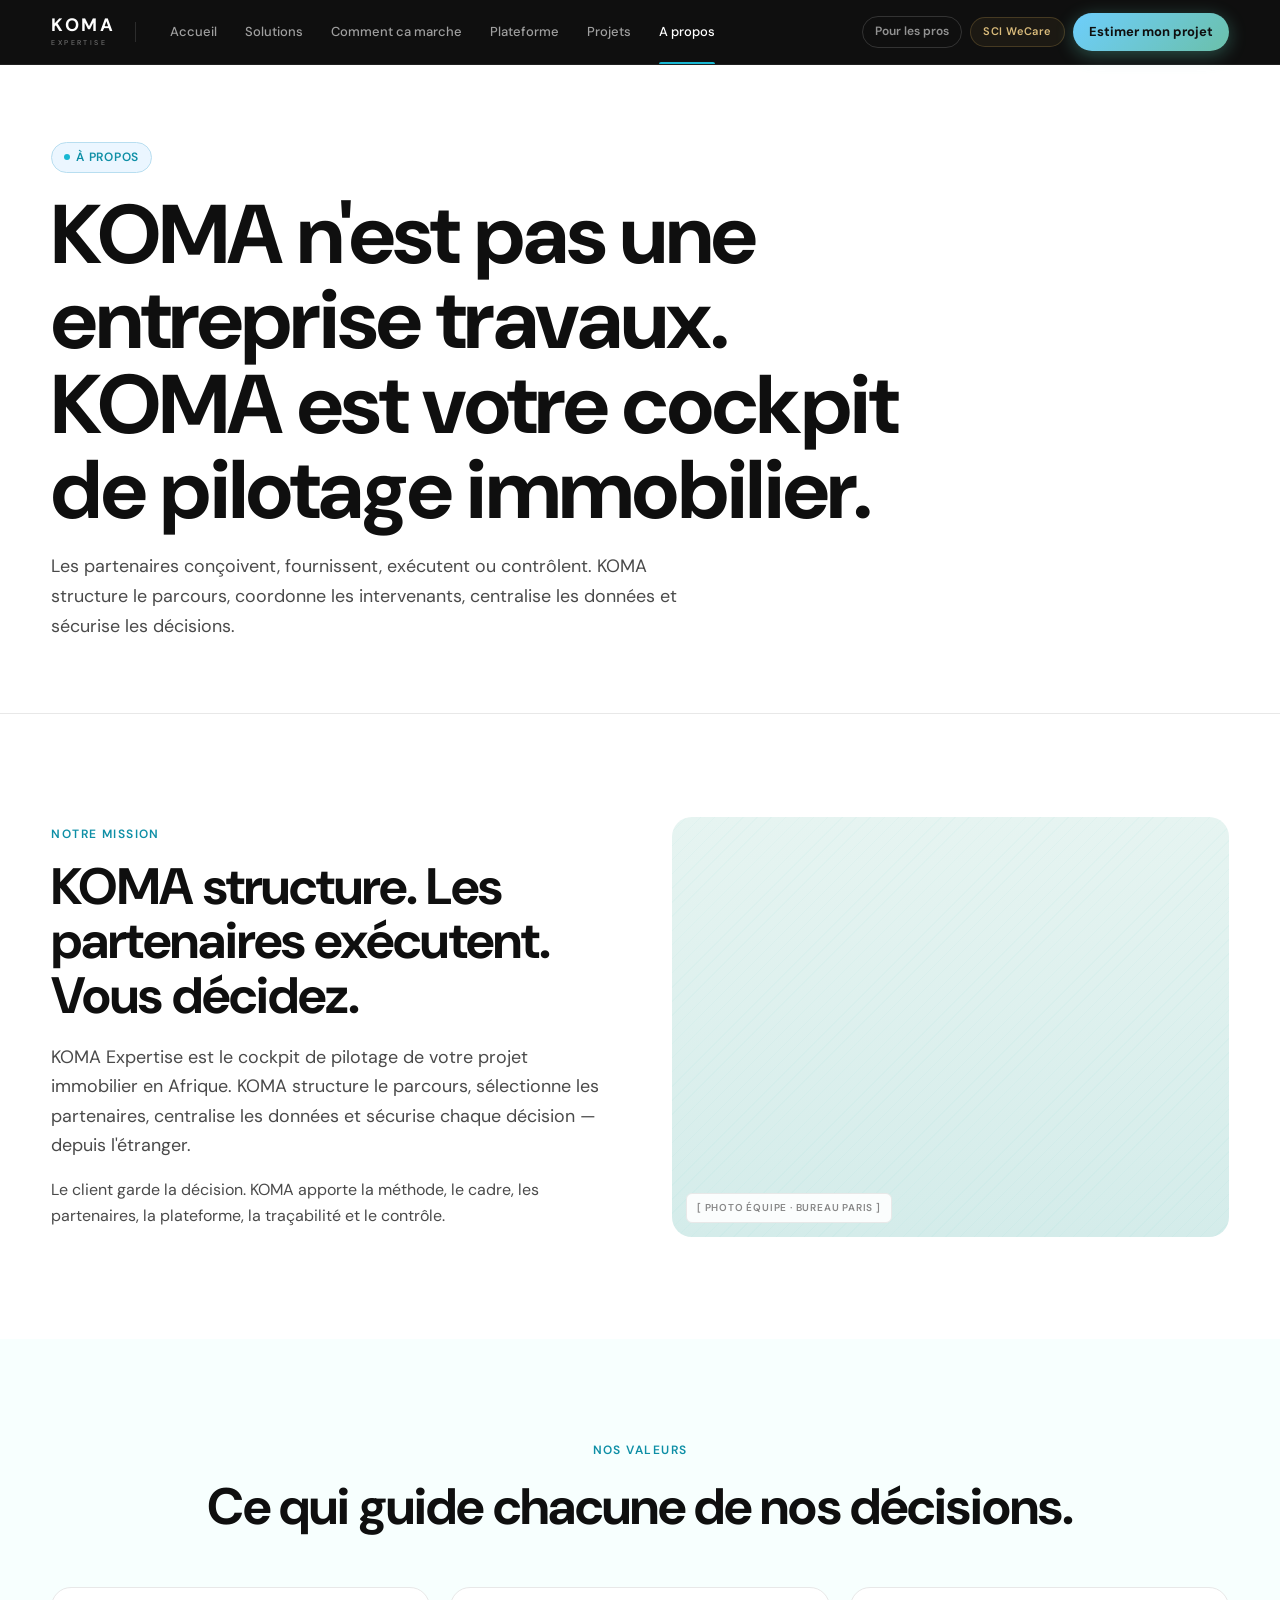
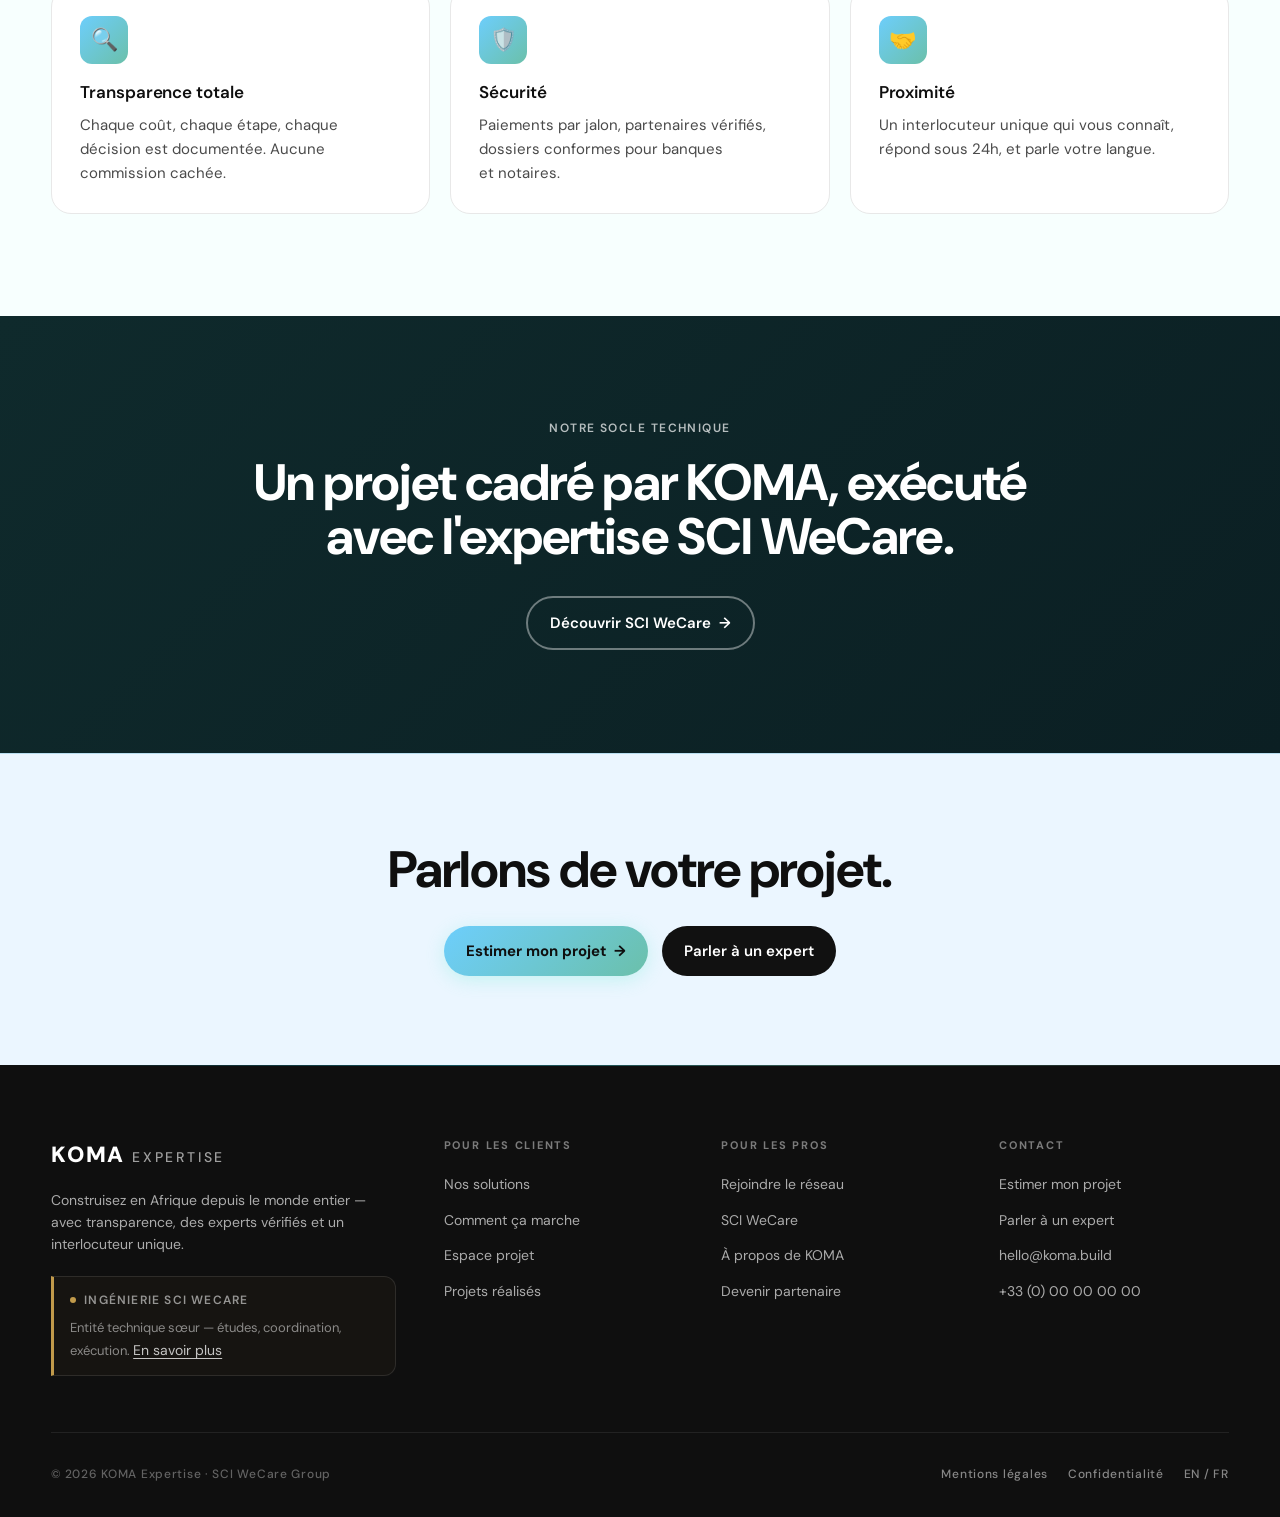
==== commit 0ea3563b: "Apply design tokens and copy from reference site - Replace Rubik+Fontastique with DM Sans across all" ====
--- a/about.html
+++ b/about.html
@@ -6,18 +6,17 @@
 <title>À propos — KOMA Expertise</title>
 <link rel="preconnect" href="https://fonts.googleapis.com">
 <link rel="preconnect" href="https://fonts.gstatic.com" crossorigin>
-<link href="https://fonts.googleapis.com/css2?family=Rubik:wght@400;500;600;700;900&display=swap" rel="stylesheet">
-<style>@font-face{font-family:'Fontastique';src:url('fontastique.ttf') format('truetype');font-weight:100 900;font-style:normal;font-display:swap;}</style>
+<link href="https://fonts.googleapis.com/css2?family=DM+Sans:ital,opsz,wght@0,9..40,300;0,9..40,400;0,9..40,500;0,9..40,600;0,9..40,700;0,9..40,800;0,9..40,900&display=swap" rel="stylesheet">
 <style>
 :root{
-  --teal:#45C9BF; --teal-dark:#2EAFA5; --teal-sky:#6DCEFC; --teal-mint:#69EBD1;
-  --teal-pale:#E8F9F6; --teal-soft:#B8EEE5;
+  --teal:#18B7D2; --teal-dark:#0E8FA6; --teal-sky:#6DCEFC; --teal-mint:#6BC0AA;
+  --teal-pale:#EBF6FF; --teal-soft:#B8DEF0;
   --white:#FFFFFF; --paper:#F7FFFE; --light:#F4F4F4; --rule:#E8E8E8;
   --stone:#888888; --body:#4A4A4A; --ink:#0F0F0F; --black:#111111;
-  --night:#0B1F23; --night-2:#0F2A2C;
+  --night:#0F172A; --night-2:#1A1A2E;
   --gold:#C19A4B; --gold-soft:#D9BB7B;
   --grad-cta:linear-gradient(135deg,var(--teal-sky) 0%,var(--teal-mint) 100%);
-  --f-display:'Fontastique','Georgia',serif; --f-body:'Rubik',system-ui,sans-serif;
+  --f-display:'DM Sans',system-ui,sans-serif; --f-body:'DM Sans',system-ui,sans-serif;
   --maxw:1280px; --gut:clamp(20px,4vw,64px); --section-y:clamp(64px,8vw,120px);
   --r-pill:999px; --r-md:12px; --r-lg:20px; --r-xl:28px;
 }
@@ -225,8 +224,8 @@
 <section class="page-hero">
   <div class="container">
     <div class="tag" style="margin-bottom:20px;"><span class="dot"></span> À propos</div>
-    <h1>Construire à distance ne devrait plus être un pari.</h1>
-    <p class="lead">KOMA Expertise est née d'un constat simple : la diaspora africaine veut construire chez elle, mais manque de confiance, de suivi et d'un interlocuteur fiable. Nous existons pour combler ce vide.</p>
+    <h1>KOMA n'est pas une entreprise travaux. KOMA est votre cockpit de pilotage immobilier.</h1>
+    <p class="lead">Les partenaires conçoivent, fournissent, exécutent ou contrôlent. KOMA structure le parcours, coordonne les intervenants, centralise les données et sécurise les décisions.</p>
   </div>
 </section>
 
@@ -235,9 +234,9 @@
     <div style="display:grid;grid-template-columns:1fr 1fr;gap:64px;align-items:center;" class="hero-grid">
       <div>
         <div class="label" style="margin-bottom:16px;">Notre mission</div>
-        <h2>Le pilotage de projet, la relation client. WeCare, l'ingénierie.</h2>
-        <p class="lead" style="margin-top:20px;">KOMA est la porte d'entrée : cadrage, orientation, accompagnement, pilotage et transparence. SCI WeCare, notre entité sœur, assure les études, le chiffrage, la coordination et l'exécution sur le terrain.</p>
-        <p style="margin-top:16px;">Ensemble, nous offrons à la diaspora et aux investisseurs ce qui manquait : un projet cadré par KOMA, exécuté avec l'expertise technique WeCare.</p>
+        <h2>KOMA structure. Les partenaires exécutent. Vous décidez.</h2>
+        <p class="lead" style="margin-top:20px;">KOMA Expertise est le cockpit de pilotage de votre projet immobilier en Afrique. KOMA structure le parcours, sélectionne les partenaires, centralise les données et sécurise chaque décision — depuis l'étranger.</p>
+        <p style="margin-top:16px;">Le client garde la décision. KOMA apporte la méthode, le cadre, les partenaires, la plateforme, la traçabilité et le contrôle.</p>
       </div>
       <div class="imgph" style="min-height:420px;"><span class="cap">[ PHOTO ÉQUIPE · BUREAU PARIS ]</span></div>
     </div>
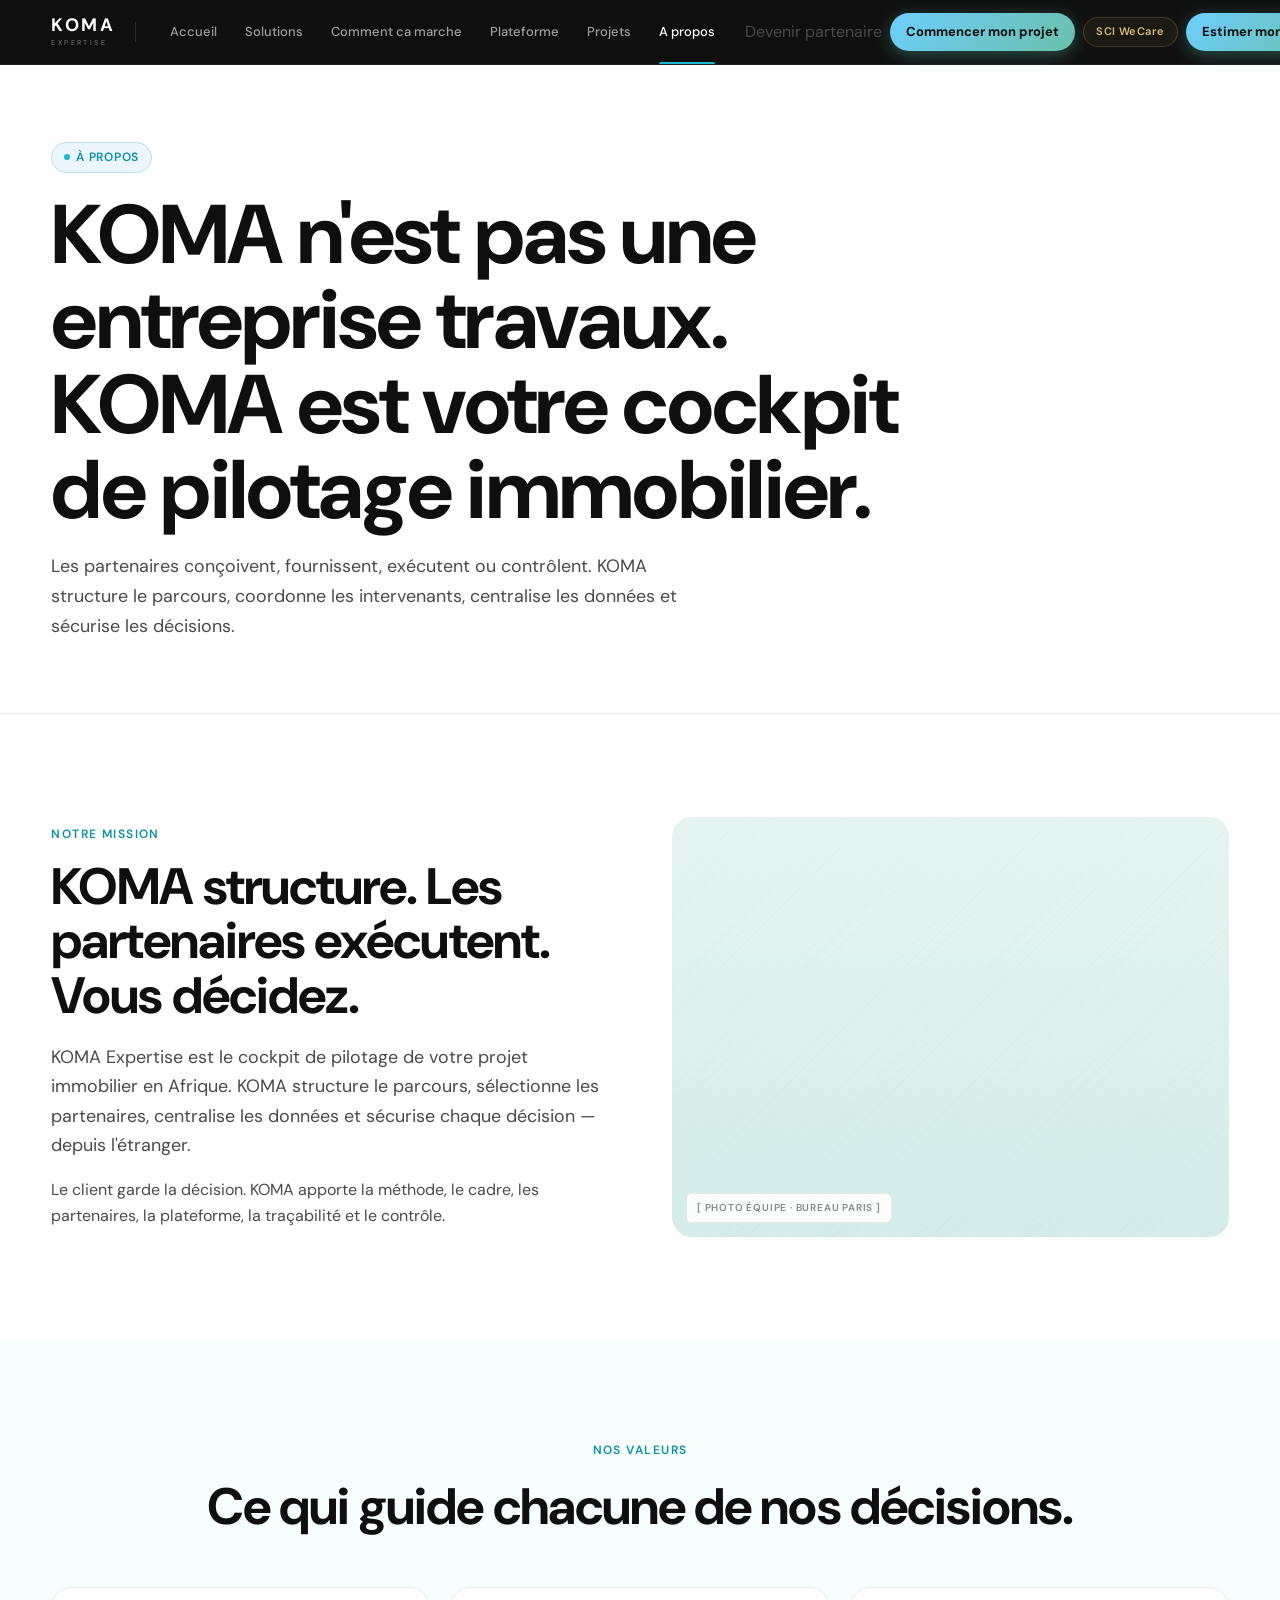
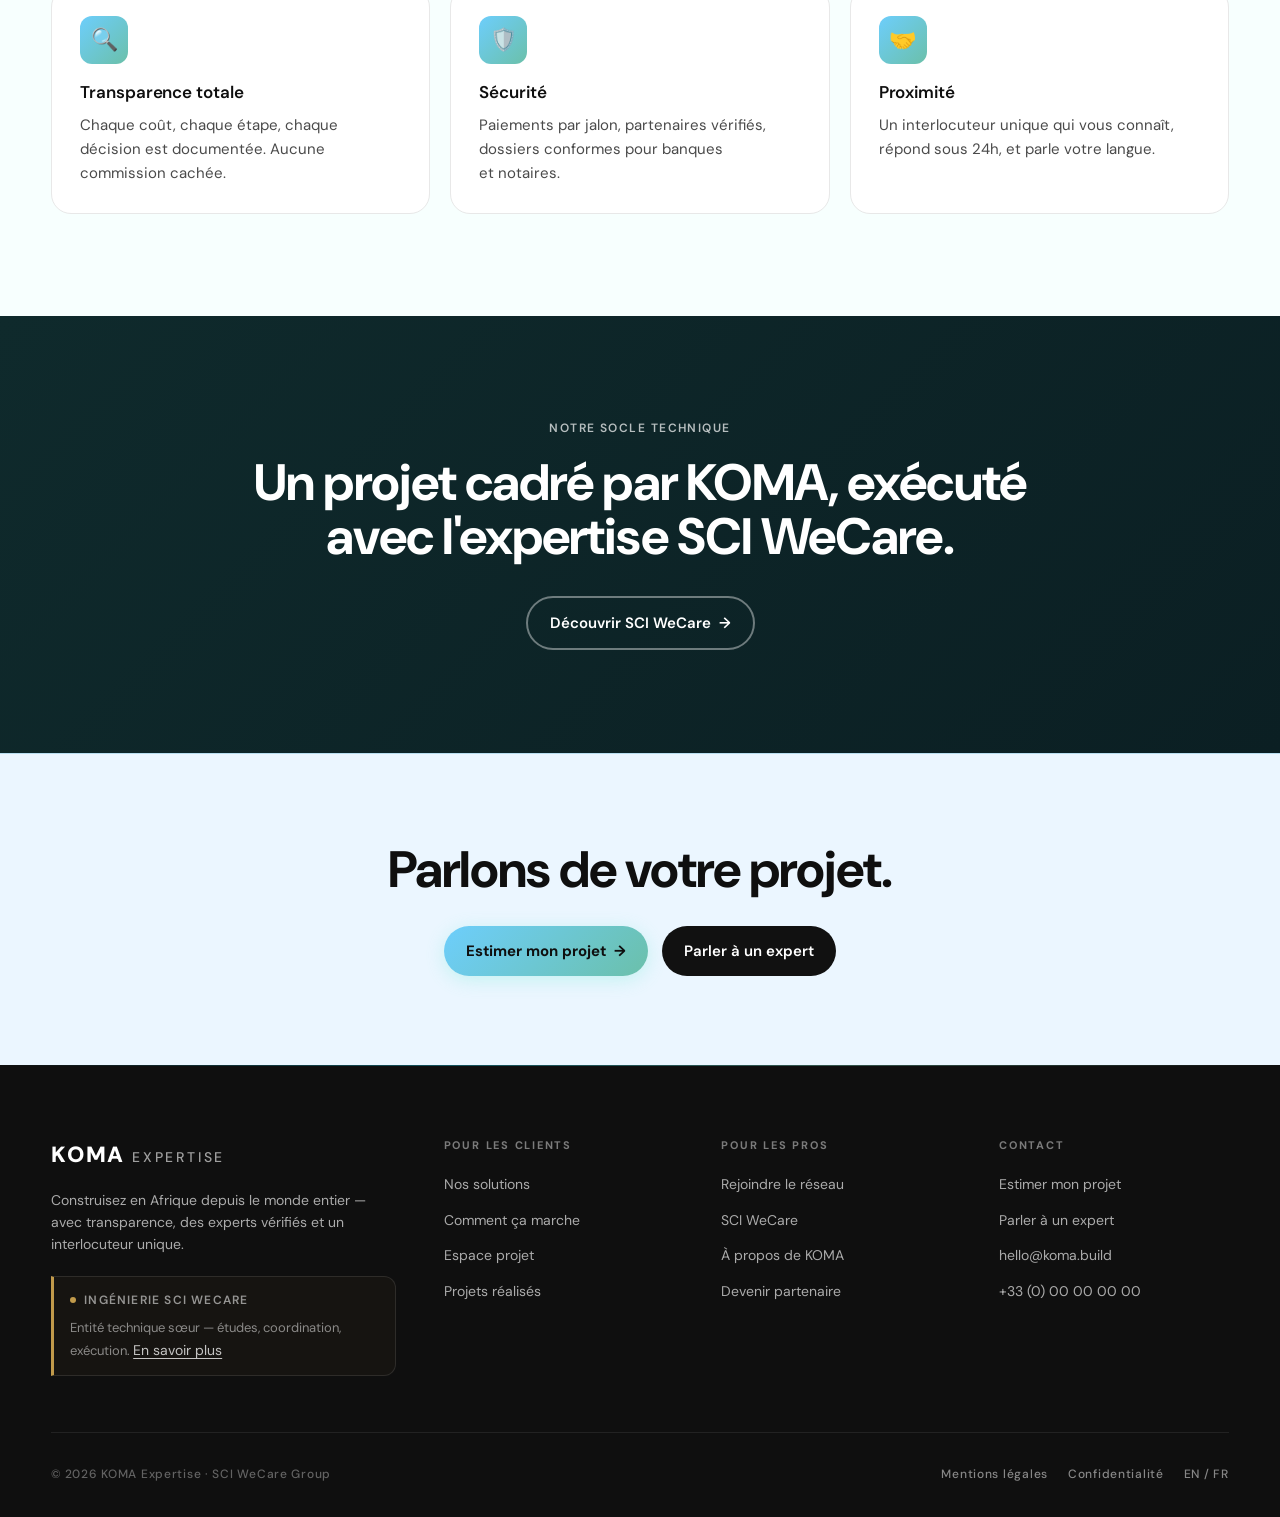
==== commit c2b60219: "Refonte complete landing page premium KOMA - styles.css : design system partage (tokens, composants," ====
--- a/about.html
+++ b/about.html
@@ -210,7 +210,8 @@
       <a href="about.html" class="nav-item active">A propos</a>
     </div>
     <div class="nav-right">
-      <a href="partners.html" class="nav-pros">Pour les pros</a>
+      <a href="partners.html" class="nav-partner">Devenir partenaire</a>
+      <a href="contact.html"  class="btn btn-cta btn-sm">Commencer mon projet</a>
       <a href="partners.html#wecare" class="nav-wecare">SCI WeCare</a>
       <a href="contact.html" class="btn btn-cta btn-sm">Estimer mon projet</a>
     </div>
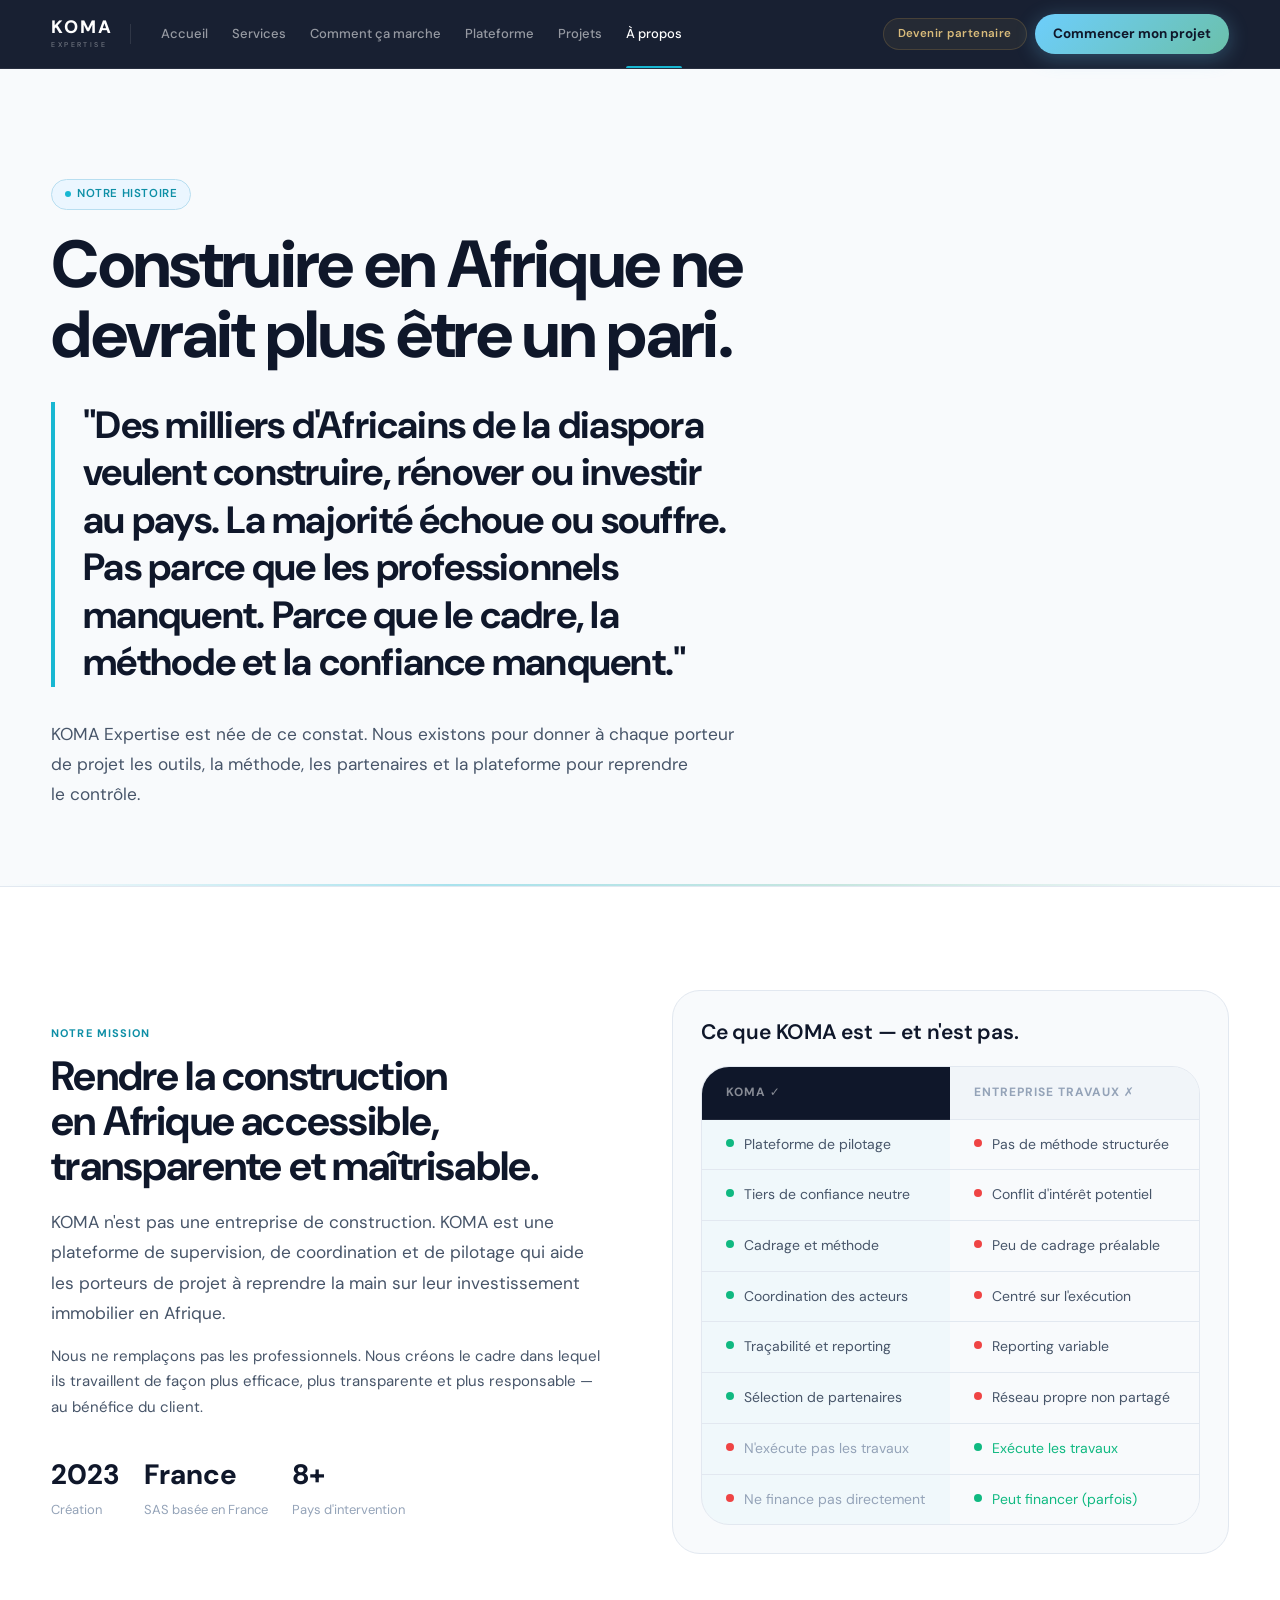
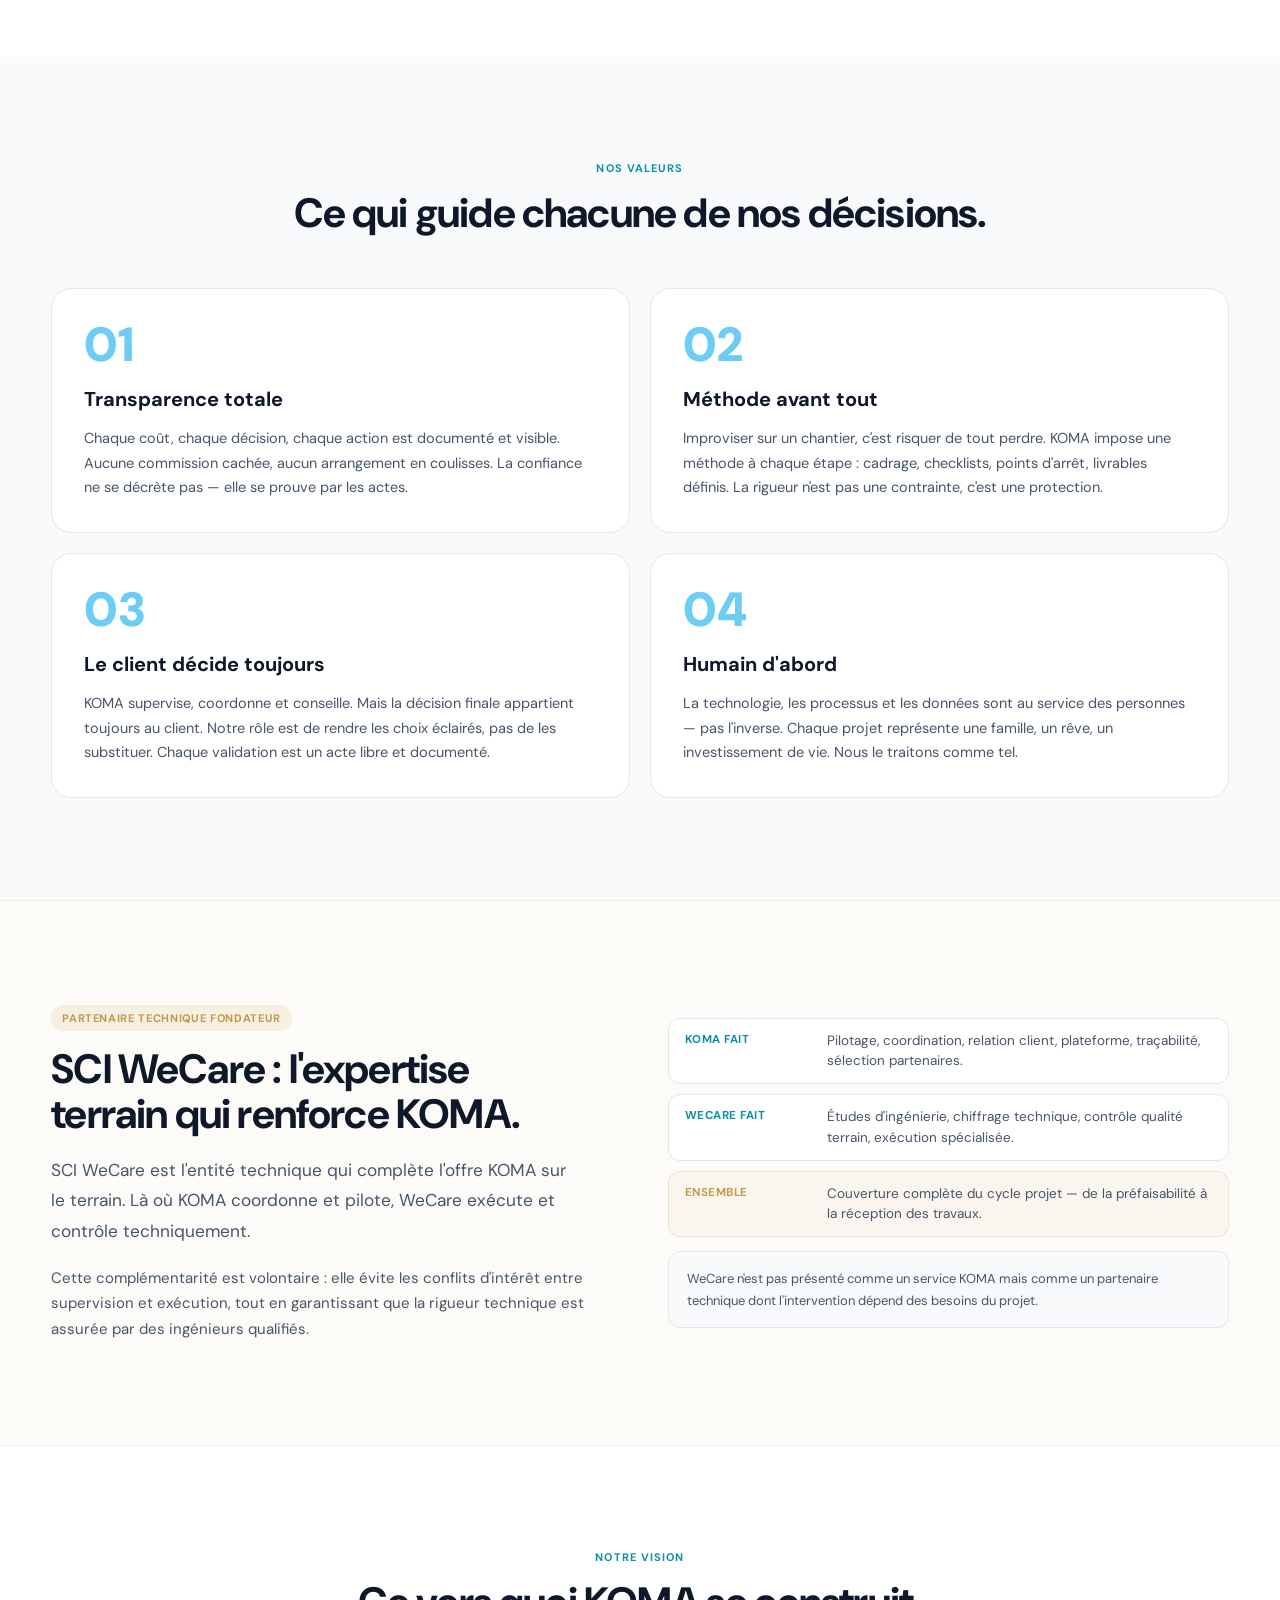
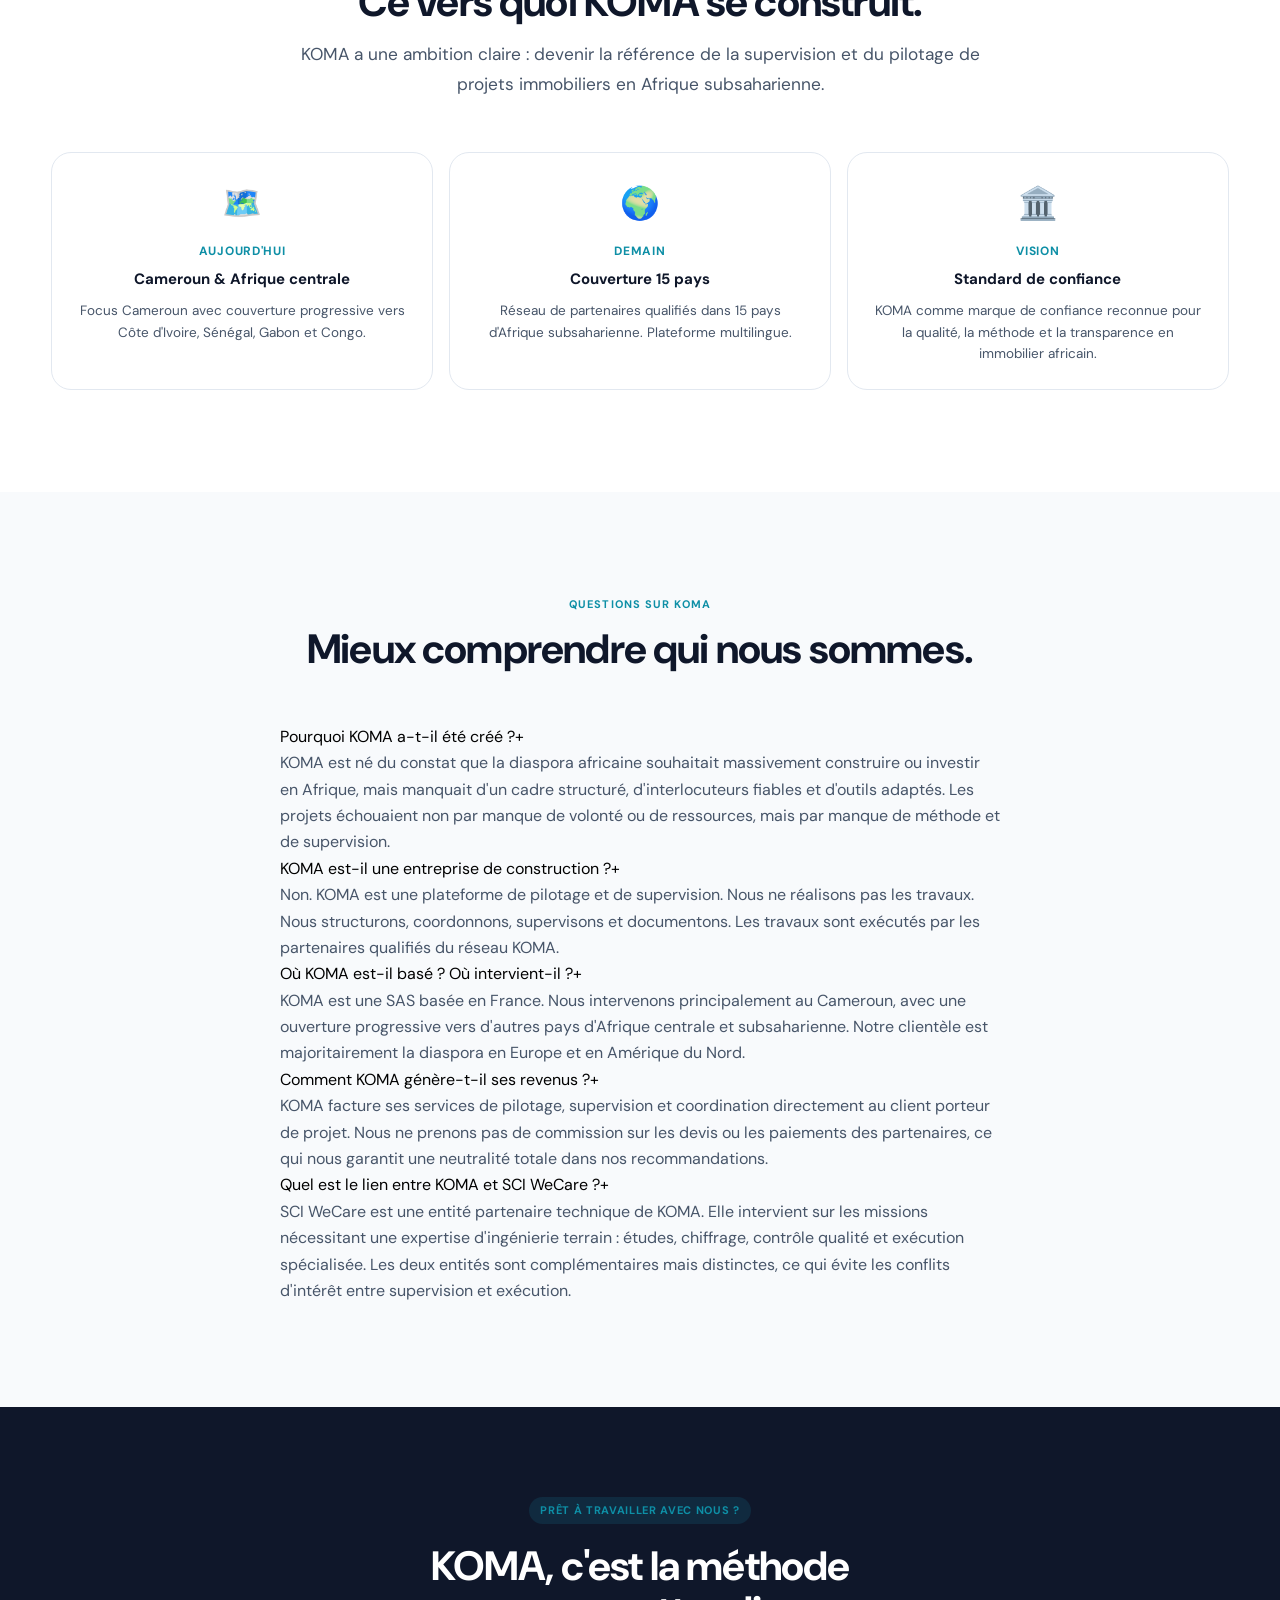
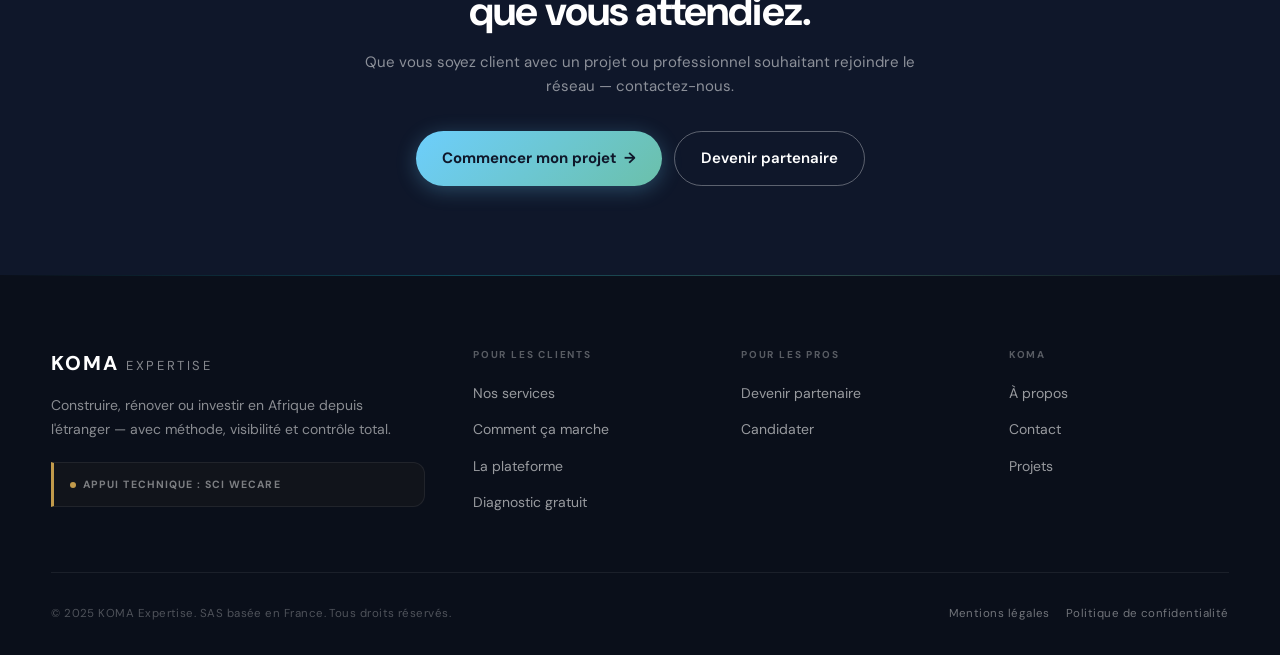
==== commit 06f79d8d: "Refonte premium des 6 pages secondaires - solutions.html : grille 10 services (problem/solution/livr" ====
--- a/about.html
+++ b/about.html
@@ -4,337 +4,334 @@
 <meta charset="utf-8"/>
 <meta name="viewport" content="width=device-width, initial-scale=1"/>
 <title>À propos — KOMA Expertise</title>
+<meta name="description" content="KOMA Expertise : qui nous sommes, notre mission, notre méthode et notre vision pour transformer la façon dont les Africains de la diaspora construisent en Afrique."/>
 <link rel="preconnect" href="https://fonts.googleapis.com">
 <link rel="preconnect" href="https://fonts.gstatic.com" crossorigin>
 <link href="https://fonts.googleapis.com/css2?family=DM+Sans:ital,opsz,wght@0,9..40,300;0,9..40,400;0,9..40,500;0,9..40,600;0,9..40,700;0,9..40,800;0,9..40,900&display=swap" rel="stylesheet">
+<link rel="stylesheet" href="styles.css">
 <style>
-:root{
-  --teal:#18B7D2; --teal-dark:#0E8FA6; --teal-sky:#6DCEFC; --teal-mint:#6BC0AA;
-  --teal-pale:#EBF6FF; --teal-soft:#B8DEF0;
-  --white:#FFFFFF; --paper:#F7FFFE; --light:#F4F4F4; --rule:#E8E8E8;
-  --stone:#888888; --body:#4A4A4A; --ink:#0F0F0F; --black:#111111;
-  --night:#0F172A; --night-2:#1A1A2E;
-  --gold:#C19A4B; --gold-soft:#D9BB7B;
-  --grad-cta:linear-gradient(135deg,var(--teal-sky) 0%,var(--teal-mint) 100%);
-  --f-display:'DM Sans',system-ui,sans-serif; --f-body:'DM Sans',system-ui,sans-serif;
-  --maxw:1280px; --gut:clamp(20px,4vw,64px); --section-y:clamp(64px,8vw,120px);
-  --r-pill:999px; --r-md:12px; --r-lg:20px; --r-xl:28px;
+/* ── MANIFESTO HERO ── */
+.manifesto-hero {
+  background: var(--paper); border-bottom:1px solid var(--rule);
+  padding: clamp(72px,9vw,110px) 0 clamp(52px,6vw,80px);
+  position:relative; overflow:hidden;
 }
-*,*::before,*::after{box-sizing:border-box;margin:0;padding:0;}
-html{scroll-behavior:smooth;}
-body{font-family:var(--f-body);color:var(--body);background:var(--white);-webkit-font-smoothing:antialiased;text-rendering:optimizeLegibility;font-size:16px;line-height:1.6;}
-img,svg{max-width:100%;display:block;}
-a{color:inherit;text-decoration:none;}
-button{font:inherit;cursor:pointer;border:none;background:none;}
-ul,ol{list-style:none;}
-h1{font-family:var(--f-display);font-size:clamp(44px,6.5vw,88px);font-weight:700;line-height:1.02;letter-spacing:-0.02em;color:var(--ink);text-wrap:balance;}
-h2{font-family:var(--f-display);font-size:clamp(30px,4vw,56px);font-weight:700;line-height:1.06;letter-spacing:-0.018em;color:var(--ink);text-wrap:balance;}
-h3{font-family:var(--f-body);font-size:clamp(20px,2vw,24px);font-weight:600;line-height:1.2;letter-spacing:-0.01em;color:var(--ink);}
-h4{font-family:var(--f-body);font-size:17px;font-weight:600;line-height:1.25;letter-spacing:-0.005em;color:var(--ink);}
-blockquote{font-family:var(--f-display);font-weight:600;font-size:clamp(17px,1.6vw,20px);line-height:1.5;font-style:italic;color:var(--ink);}
-p{text-wrap:pretty;}
-.lead{font-size:clamp(16px,1.4vw,19px);color:var(--body);line-height:1.65;max-width:58ch;}
-.label{font-size:12px;font-weight:600;letter-spacing:0.12em;text-transform:uppercase;color:var(--teal-dark);}
-.label-dark{color:rgba(255,255,255,0.7);}
-.container{width:100%;max-width:var(--maxw);margin:0 auto;padding:0 var(--gut);}
-section{padding:var(--section-y) 0;}
-.sec-alt{background:var(--paper);}
-.sec-teal{background:var(--teal-pale);}
-.sec-dark{background:var(--ink);color:var(--white);}
-.sec-dark h2,.sec-dark h3,.sec-dark h4{color:var(--white);}
-.sec-dark .lead,.sec-dark p{color:rgba(255,255,255,0.72);}
-.sec-head{display:flex;flex-direction:column;gap:16px;margin-bottom:52px;}
-.sec-head.centered{align-items:center;text-align:center;}
-.sec-head .label{margin-bottom:4px;}
-
-/* ===== NAVBAR — UNIFIED 64px ===== */
-.site-header{position:sticky;top:0;z-index:200;background:#0F0F0F;border-bottom:1px solid rgba(255,255,255,0.07);backdrop-filter:blur(12px);}
-.nav-unified{height:64px;display:flex;align-items:center;width:100%;max-width:var(--maxw);margin:0 auto;padding:0 var(--gut);}
-.nav-brand{display:flex;flex-direction:column;justify-content:center;flex-shrink:0;}
-.nav-brand .koma-word{font-family:var(--f-body);font-weight:700;font-size:18px;letter-spacing:0.14em;color:#fff;line-height:1;}
-.nav-brand .koma-sub{font-size:7px;font-weight:500;letter-spacing:0.35em;color:rgba(255,255,255,0.4);text-transform:uppercase;margin-top:3px;}
-.nav-divider{width:1px;height:20px;background:rgba(255,255,255,0.12);margin:0 20px;flex-shrink:0;}
-.nav-links{display:flex;align-items:center;height:100%;flex:1;}
-.nav-item{height:100%;display:flex;align-items:center;padding:0 14px;font-size:13px;font-weight:500;color:rgba(255,255,255,0.60);white-space:nowrap;transition:color 0.15s;position:relative;}
-.nav-item::after{content:'';position:absolute;bottom:0;left:14px;right:14px;height:2px;background:var(--teal);border-radius:2px 2px 0 0;transform:scaleX(0);transform-origin:left;transition:transform 0.2s ease;}
-.nav-item:hover{color:#fff;}
-.nav-item:hover::after,.nav-item.active::after{transform:scaleX(1);}
-.nav-item.active{color:#fff;}
-.nav-right{display:flex;align-items:center;gap:8px;flex-shrink:0;padding-left:16px;}
-.nav-wecare{font-size:11px;font-weight:600;color:var(--gold-soft);background:rgba(193,154,75,0.08);border:1px solid rgba(193,154,75,0.25);padding:5px 12px;border-radius:var(--r-pill);transition:0.15s;letter-spacing:0.04em;}
-.nav-wecare:hover{background:rgba(193,154,75,0.16);color:var(--gold);}
-.nav-pros{font-size:12px;font-weight:600;color:rgba(255,255,255,0.55);padding:5px 12px;border-radius:var(--r-pill);border:1px solid rgba(255,255,255,0.15);transition:0.15s;}
-.nav-pros:hover{color:#fff;border-color:rgba(255,255,255,0.35);}
-.nav-mob{display:none;align-items:center;gap:12px;margin-left:auto;}
-.hamburger{width:36px;height:36px;display:flex;flex-direction:column;justify-content:center;gap:5px;cursor:pointer;}
-.hamburger span{display:block;width:22px;height:2px;background:rgba(255,255,255,0.8);border-radius:2px;}
-.btn-outline-dark{background:transparent;color:rgba(255,255,255,0.80);border:1.5px solid rgba(255,255,255,0.25);transition:.15s;}
-.btn-outline-dark:hover{border-color:rgba(255,255,255,0.5);color:#fff;}
-
-/* ===== BUTTONS ===== */
-.btn{display:inline-flex;align-items:center;gap:8px;padding:13px 22px;border-radius:var(--r-pill);font-family:var(--f-body);font-weight:600;font-size:15px;border:none;cursor:pointer;transition:opacity .15s,transform .15s;white-space:nowrap;}
-.btn:hover{opacity:0.92;transform:translateY(-1px);}
-.btn-cta{background:var(--grad-cta);color:var(--ink);box-shadow:0 4px 18px rgba(105,235,209,0.30);font-weight:700;transition:box-shadow 0.2s,transform 0.15s,filter 0.2s;}
-.btn-cta:hover{opacity:1;filter:brightness(1.06);box-shadow:0 8px 32px rgba(105,235,209,0.50);transform:translateY(-2px);}
-.btn-dark{background:var(--black);color:var(--white);transition:background 0.2s,transform 0.15s;}
-.btn-dark:hover{background:var(--teal-dark);opacity:1;transform:translateY(-1px);}
-.btn-outline{background:transparent;color:var(--ink);border:2px solid var(--rule);}
-.btn-outline-white{background:transparent;color:var(--white);border:2px solid rgba(255,255,255,0.4);}
-.btn-white{background:var(--white);color:var(--ink);font-weight:700;}
-.btn-sm{padding:9px 16px;font-size:13px;}
-.btn .arrow{font-size:15px;transition:transform .2s;}
-.btn:hover .arrow{transform:translateX(3px);}
-.btn:active{transform:scale(0.97) !important;}
-
-/* ===== CARDS ===== */
-.card{background:var(--white);border:1px solid var(--rule);border-radius:var(--r-lg);padding:28px;transition:box-shadow .25s,border-color .25s,transform .2s;position:relative;overflow:hidden;}
-.card::before{content:'';position:absolute;top:0;bottom:0;left:0;width:3px;background:var(--teal);border-radius:var(--r-lg) 0 0 var(--r-lg);transform:scaleY(0);transform-origin:bottom;transition:transform 0.22s ease;}
-.card:hover{box-shadow:0 6px 28px rgba(0,0,0,0.08);border-color:rgba(69,201,191,0.25);transform:translateY(-2px);}
-.card:hover::before{transform:scaleY(1);}
-.card-teal{background:var(--teal-pale);border-color:var(--teal-soft);}
-.card-dark{background:var(--ink);border-color:rgba(255,255,255,0.08);color:var(--white);}
-.card-dark h3,.card-dark h4{color:var(--white);}
-.step-num{font-family:var(--f-display);font-weight:900;font-size:42px;line-height:1;letter-spacing:-0.04em;background:var(--grad-cta);-webkit-background-clip:text;-webkit-text-fill-color:transparent;background-clip:text;}
-.stat-big{font-family:var(--f-display);font-weight:900;font-size:clamp(36px,4vw,56px);letter-spacing:-0.03em;line-height:1;color:var(--ink);}
-.stat-big .accent{background:var(--grad-cta);-webkit-background-clip:text;-webkit-text-fill-color:transparent;background-clip:text;}
-
-/* ===== TRACKER ===== */
-.tracker{background:var(--white);border:1px solid var(--rule);border-radius:var(--r-xl);overflow:hidden;box-shadow:0 8px 40px rgba(0,0,0,0.08);}
-.tracker-header{background:var(--teal);padding:20px 24px;display:flex;justify-content:space-between;align-items:center;}
-.tracker-title{font-weight:700;font-size:17px;color:var(--white);}
-.tracker-sub{font-size:12px;color:rgba(255,255,255,0.8);margin-top:3px;}
-.tracker-body{padding:22px;}
-.tracker-stages{display:grid;grid-template-columns:repeat(6,1fr);gap:8px;margin-bottom:22px;}
-.stage{padding:12px;border-radius:10px;background:var(--light);border:1px solid var(--rule);}
-.stage.done{background:rgba(69,201,191,0.10);border-color:rgba(69,201,191,0.30);}
-.stage.now{background:linear-gradient(135deg,rgba(109,206,252,0.12),rgba(105,235,209,0.15));border-color:rgba(69,201,191,0.45);}
-.stage .st-n{font-size:10px;font-weight:600;color:var(--stone);letter-spacing:0.1em;}
-.stage .st-name{font-weight:700;font-size:13px;color:var(--ink);margin-top:6px;}
-.stage .st-status{font-size:10px;margin-top:5px;color:var(--stone);}
-.stage.done .st-status{color:var(--teal-dark);}
-.stage.now .st-status{color:var(--teal-dark);font-weight:600;}
-.tracker-grid{display:grid;grid-template-columns:1.3fr 1fr;gap:16px;}
-.feed{display:grid;gap:8px;}
-.feed-item{display:grid;grid-template-columns:32px 1fr auto;gap:12px;padding:10px 14px;border:1px solid var(--rule);border-radius:8px;align-items:center;background:var(--light);}
-.feed-item .ic{width:32px;height:32px;border-radius:8px;background:var(--grad-cta);display:grid;place-items:center;font-size:14px;}
-.feed-item .lbl{font-size:13px;font-weight:500;}
-.feed-item .when{font-size:11px;color:var(--stone);white-space:nowrap;}
-.kpis{display:grid;gap:8px;}
-.kpi{padding:14px;border-radius:10px;background:var(--light);border:1px solid var(--rule);}
-.kpi .v{font-family:var(--f-display);font-weight:800;font-size:24px;color:var(--ink);letter-spacing:-0.02em;}
-.kpi .l{font-size:11px;font-weight:600;color:var(--stone);letter-spacing:0.08em;text-transform:uppercase;margin-top:4px;}
-
-/* ===== TAGS ===== */
-.tag{display:inline-flex;align-items:center;gap:6px;padding:5px 12px;border-radius:var(--r-pill);font-size:12px;font-weight:600;letter-spacing:0.06em;text-transform:uppercase;background:var(--teal-pale);color:var(--teal-dark);border:1px solid var(--teal-soft);}
-.tag .dot{width:6px;height:6px;border-radius:50%;background:var(--teal);}
-.tag.dark{background:rgba(255,255,255,0.1);color:rgba(255,255,255,0.8);border-color:rgba(255,255,255,0.2);}
-
-/* ===== IMAGE PLACEHOLDERS ===== */
-.imgph{position:relative;border-radius:var(--r-lg);overflow:hidden;background:repeating-linear-gradient(135deg,rgba(69,201,191,0.04) 0,rgba(69,201,191,0.04) 1px,transparent 1px,transparent 10px),linear-gradient(180deg,#E6F4F1 0%,#D4ECEA 100%);display:flex;align-items:flex-end;padding:14px;min-height:220px;}
-.imgph .cap{background:rgba(255,255,255,0.90);border:1px solid var(--rule);border-radius:6px;padding:6px 10px;font-size:10px;font-weight:600;letter-spacing:0.08em;text-transform:uppercase;color:var(--stone);}
-
-/* ===== HERO MAP (real image) ===== */
-.hero-map{position:relative;border-radius:var(--r-xl);overflow:hidden;border:1px solid rgba(69,201,191,0.20);box-shadow:0 18px 56px rgba(11,31,35,0.32);aspect-ratio:4/3;background:var(--night);}
-.hero-map img{width:100%;height:100%;object-fit:cover;display:block;}
-.hero-map .map-overlay{position:absolute;inset:0;background:linear-gradient(160deg,rgba(11,31,35,0) 40%,rgba(11,31,35,0.55) 100%);}
-.hero-map .live-chip{position:absolute;top:16px;left:16px;display:inline-flex;align-items:center;gap:8px;background:rgba(11,31,35,0.78);border:1px solid rgba(105,235,209,0.3);color:var(--teal-mint);font-size:11px;font-weight:600;letter-spacing:0.1em;text-transform:uppercase;padding:6px 12px;border-radius:var(--r-pill);backdrop-filter:blur(6px);}
-.hero-map .live-chip .pulse{width:8px;height:8px;border-radius:50%;background:var(--teal-mint);box-shadow:0 0 0 0 rgba(105,235,209,0.6);animation:livep 2s infinite;}
-@keyframes livep{0%{box-shadow:0 0 0 0 rgba(105,235,209,0.55);}70%{box-shadow:0 0 0 9px rgba(105,235,209,0);}100%{box-shadow:0 0 0 0 rgba(105,235,209,0);}}
-.hero-map .map-cards{position:absolute;bottom:16px;left:16px;right:16px;display:flex;gap:10px;flex-wrap:wrap;}
-.map-card{background:rgba(11,31,35,0.80);border:1px solid rgba(105,235,209,0.22);border-radius:12px;padding:10px 14px;backdrop-filter:blur(6px);flex:1;min-width:120px;}
-.map-card .mc-route{font-size:10px;font-weight:700;letter-spacing:0.08em;color:rgba(255,255,255,0.55);text-transform:uppercase;}
-.map-card .mc-name{font-size:13px;font-weight:700;color:#fff;margin-top:3px;}
-.map-card .mc-status{font-size:11px;color:var(--teal-mint);margin-top:3px;font-weight:600;}
-
-/* ===== WECARE ===== */
-.wecare-section{background:linear-gradient(135deg,#0F2A2C 0%,#0B1F23 100%);color:var(--white);}
-.wecare-section h2{color:var(--white);}
-.wecare-section .lead{color:rgba(255,255,255,0.72);}
-
-/* ===== FOOTER ===== */
-.site-footer{background:var(--ink);color:rgba(255,255,255,0.6);padding:72px 0 32px;position:relative;}
-.site-footer::before{content:'';position:absolute;top:0;left:0;right:0;height:1px;background:linear-gradient(90deg,transparent 0%,var(--teal) 35%,var(--teal-mint) 65%,transparent 100%);opacity:0.4;}
-.footer-grid{display:grid;grid-template-columns:1.5fr 1fr 1fr 1fr;gap:48px;padding-bottom:56px;border-bottom:1px solid rgba(255,255,255,0.08);margin-bottom:32px;}
-.footer-grid h5{font-size:11px;font-weight:700;letter-spacing:0.16em;text-transform:uppercase;color:rgba(255,255,255,0.45);margin-bottom:16px;}
-.footer-grid ul{display:grid;gap:10px;}
-.footer-grid a{font-size:14px;color:rgba(255,255,255,0.65);transition:color .15s;}
-.footer-grid a:hover{color:var(--teal-mint);}
-.foot-bottom{display:flex;justify-content:space-between;align-items:center;font-size:12px;font-weight:500;letter-spacing:0.06em;color:rgba(255,255,255,0.35);flex-wrap:wrap;gap:12px;}
-.foot-bottom a{color:rgba(255,255,255,0.5);}
-.foot-bottom a:hover{color:#fff;}
-.wecare-badge{border:1px solid rgba(255,255,255,0.10);border-left:3px solid var(--gold);border-radius:0 var(--r-md) var(--r-md) 0;padding:14px 16px;margin-top:20px;background:rgba(193,154,75,0.04);}
-.wecare-badge .wrow{display:flex;align-items:center;gap:8px;font-size:12px;font-weight:600;color:rgba(255,255,255,0.55);letter-spacing:0.1em;text-transform:uppercase;}
-@keyframes goldPulse{0%,100%{box-shadow:0 0 0 0 rgba(193,154,75,0.5);}50%{box-shadow:0 0 0 5px rgba(193,154,75,0);}}
-.wecare-badge .dot{width:6px;height:6px;border-radius:50%;background:var(--gold);animation:goldPulse 3s ease-in-out infinite;}
-
-/* ===== HELPERS ===== */
-.g-2{display:grid;grid-template-columns:1fr 1fr;gap:24px;}
-.g-3{display:grid;grid-template-columns:repeat(3,1fr);gap:20px;}
-.g-4{display:grid;grid-template-columns:repeat(4,1fr);gap:18px;}
-.row-sb{display:flex;align-items:center;justify-content:space-between;gap:24px;}
-.hr{height:1px;background:var(--rule);border:none;}
-.page-hero{padding-top:clamp(56px,6vw,88px);padding-bottom:clamp(48px,6vw,72px);border-bottom:1px solid var(--rule);}
-.page-hero h1{max-width:18ch;}
-.page-hero .lead{margin-top:20px;max-width:56ch;}
-.page-meta{display:flex;gap:28px;margin-top:28px;font-size:11px;font-weight:700;letter-spacing:0.14em;text-transform:uppercase;color:var(--stone);flex-wrap:wrap;}
-.page-meta span{display:flex;align-items:center;gap:8px;}
-.page-meta span::before{content:"";width:16px;height:1px;background:var(--teal);}
-
-/* ===== RESPONSIVE ===== */
-@media(max-width:980px){
-  .g-2,.g-3,.g-4{grid-template-columns:1fr;}
-  .footer-grid{grid-template-columns:1fr 1fr;}
-  .nav-links,.nav-right{display:none;}
-  .nav-mob{display:flex;}
-  .tracker-stages{grid-template-columns:repeat(3,1fr);}
-  .tracker-grid{grid-template-columns:1fr;}
-  .hero-grid{grid-template-columns:1fr !important;}
+.manifesto-hero::after {
+  content:''; position:absolute; bottom:0; left:0; right:0; height:2px;
+  background:linear-gradient(90deg,transparent,var(--teal) 35%,var(--teal-mint) 65%,transparent);
+  opacity:.35;
 }
-@media(max-width:600px){.footer-grid{grid-template-columns:1fr;}}
+
+/* ── MANIFESTO QUOTE ── */
+.manifesto-quote {
+  font-family:var(--f-display); font-size:clamp(22px,3vw,38px); font-weight:700;
+  color:var(--ink); line-height:1.25; letter-spacing:-.02em;
+  border-left:4px solid var(--teal); padding-left:28px; margin:32px 0;
+  max-width:680px;
+}
+
+/* ── POSITIONING TABLE ── */
+.pos-table { display:grid; grid-template-columns:1fr 1fr; border:1px solid var(--rule); border-radius:var(--r-xl); overflow:hidden; }
+.pos-col { }
+.pos-header { padding:16px 24px; font-size:12px; font-weight:700; letter-spacing:.08em; text-transform:uppercase; }
+.pos-header.koma { background:var(--night); color:rgba(255,255,255,.5); border-bottom:1px solid rgba(255,255,255,.07); }
+.pos-header.trad { background:var(--light); color:var(--stone); border-bottom:1px solid var(--rule); }
+.pos-row { display:flex; align-items:flex-start; gap:10px; padding:14px 24px; border-bottom:1px solid var(--rule); font-size:14px; }
+.pos-row:last-child { border-bottom:none; }
+.pos-row.koma-row { background:rgba(24,183,210,.03); }
+.pos-row.trad-row { background:var(--paper); }
+.pos-dot { width:8px;height:8px;border-radius:50%;flex-shrink:0;margin-top:5px; }
+.pos-dot.yes { background:var(--success); }
+.pos-dot.no  { background:var(--danger); }
+.pos-text { color:var(--body); line-height:1.55; }
+
+/* ── VALUES ── */
+.values-grid { display:grid; grid-template-columns:repeat(2,1fr); gap:20px; }
+.value-card { padding:32px; }
+.value-num { font-family:var(--f-display); font-size:48px; font-weight:900; line-height:1; background:var(--grad-cta); -webkit-background-clip:text; -webkit-text-fill-color:transparent; background-clip:text; margin-bottom:14px; }
+.value-title { font-size:20px; font-weight:700; color:var(--ink); margin-bottom:10px; }
+.value-desc { font-size:14.5px; color:var(--body); line-height:1.7; }
+
+/* ── WECARE ── */
+.wecare-section-full { background:rgba(193,154,75,.04); border-top:1px solid rgba(193,154,75,.14); border-bottom:1px solid rgba(193,154,75,.14); }
+.wecare-inner { display:grid; grid-template-columns:1fr 1fr; gap:56px; align-items:center; }
+.wecare-role-table { display:grid; gap:10px; }
+.wrt-row { display:grid; grid-template-columns:130px 1fr; gap:12px; padding:12px 16px; background:var(--white); border-radius:var(--r-md); border:1px solid var(--rule); align-items:start; }
+.wrt-label { font-size:11.5px; font-weight:700; color:var(--teal-dark); text-transform:uppercase; letter-spacing:.04em; }
+.wrt-desc  { font-size:13.5px; color:var(--body); line-height:1.5; }
+
+/* ── VISION ── */
+.vision-cards { display:grid; grid-template-columns:repeat(3,1fr); gap:16px; }
+.vision-card  { padding:24px;text-align:center; }
+.vision-icon  { font-size:32px;margin-bottom:12px; }
+.vision-year  { font-size:12px;font-weight:700;color:var(--teal-dark);letter-spacing:.06em;text-transform:uppercase;margin-bottom:6px; }
+.vision-title { font-size:15px;font-weight:700;color:var(--ink);margin-bottom:8px; }
+.vision-desc  { font-size:13.5px;color:var(--body);line-height:1.6; }
+
+/* ── CTA ── */
+.about-cta-section { background:var(--night);padding:clamp(56px,7vw,96px) 0;text-align:center; }
+
+@media(max-width:768px) {
+  .pos-table { grid-template-columns:1fr; }
+  .pos-header.trad, .pos-row.trad-row { display:none; }
+  .values-grid { grid-template-columns:1fr; }
+  .wecare-inner { grid-template-columns:1fr; }
+  .vision-cards { grid-template-columns:1fr; }
+}
 </style>
 </head>
 <body>
+
 <header class="site-header" id="site-header">
-  <nav class="nav-unified" aria-label="Navigation principale">
-    <a href="home.html" class="nav-brand" aria-label="KOMA accueil">
-      <div class="koma-word">KOMA</div>
-      <div class="koma-sub">Expertise</div>
-    </a>
+  <nav class="nav-unified">
+    <a href="home.html" class="nav-brand"><div class="koma-word">KOMA</div><div class="koma-sub">Expertise</div></a>
     <div class="nav-divider"></div>
     <div class="nav-links">
-      <a href="home.html" class="nav-item">Accueil</a>
-      <a href="solutions.html" class="nav-item">Solutions</a>
-      <a href="journey.html" class="nav-item">Comment ca marche</a>
-      <a href="platform.html" class="nav-item">Plateforme</a>
-      <a href="projects.html" class="nav-item">Projets</a>
-      <a href="about.html" class="nav-item active">A propos</a>
+      <a href="home.html"      class="nav-item">Accueil</a>
+      <a href="solutions.html" class="nav-item">Services</a>
+      <a href="journey.html"   class="nav-item">Comment ça marche</a>
+      <a href="platform.html"  class="nav-item">Plateforme</a>
+      <a href="projects.html"  class="nav-item">Projets</a>
+      <a href="about.html"     class="nav-item active">À propos</a>
     </div>
     <div class="nav-right">
       <a href="partners.html" class="nav-partner">Devenir partenaire</a>
       <a href="contact.html"  class="btn btn-cta btn-sm">Commencer mon projet</a>
-      <a href="partners.html#wecare" class="nav-wecare">SCI WeCare</a>
-      <a href="contact.html" class="btn btn-cta btn-sm">Estimer mon projet</a>
     </div>
     <div class="nav-mob">
-      <a href="contact.html" class="btn btn-cta btn-sm">Estimer</a>
-      <button class="hamburger" aria-label="Menu"><span></span><span></span><span></span></button>
+      <a href="contact.html" class="btn btn-cta btn-sm" style="padding:8px 14px;font-size:12.5px;">Commencer</a>
+      <button class="hamburger" id="burger-btn" aria-label="Menu" aria-expanded="false"><span></span><span></span><span></span></button>
     </div>
   </nav>
 </header>
-
-<section class="page-hero">
-  <div class="container">
-    <div class="tag" style="margin-bottom:20px;"><span class="dot"></span> À propos</div>
-    <h1>KOMA n'est pas une entreprise travaux. KOMA est votre cockpit de pilotage immobilier.</h1>
-    <p class="lead">Les partenaires conçoivent, fournissent, exécutent ou contrôlent. KOMA structure le parcours, coordonne les intervenants, centralise les données et sécurise les décisions.</p>
-  </div>
-</section>
-
+<div class="mobile-menu" id="mobile-menu">
+  <a href="home.html" class="mob-item">Accueil</a>
+  <a href="solutions.html" class="mob-item">Services</a>
+  <a href="journey.html" class="mob-item">Comment ça marche</a>
+  <a href="platform.html" class="mob-item">Plateforme</a>
+  <a href="projects.html" class="mob-item">Projets</a>
+  <a href="about.html" class="mob-item active">À propos</a>
+  <div class="mob-divider"></div>
+  <a href="partners.html" class="mob-item" style="color:var(--gold-soft);">Devenir partenaire</a>
+  <div style="padding:12px 16px 4px;"><a href="contact.html" class="btn btn-cta" style="width:100%;justify-content:center;">Commencer →</a></div>
+</div>
+
+<!-- MANIFESTO HERO -->
+<section class="manifesto-hero">
+  <div class="container">
+    <div class="reveal" style="max-width:860px;">
+      <div class="tag" style="margin-bottom:20px;"><span class="dot"></span> Notre histoire</div>
+      <h1>Construire en Afrique ne devrait plus être un pari.</h1>
+      <div class="manifesto-quote">
+        "Des milliers d'Africains de la diaspora veulent construire, rénover ou investir au pays. La majorité échoue ou souffre. Pas parce que les professionnels manquent. Parce que le cadre, la méthode et la confiance manquent."
+      </div>
+      <p class="lead">KOMA Expertise est née de ce constat. Nous existons pour donner à chaque porteur de projet les outils, la méthode, les partenaires et la plateforme pour reprendre le contrôle.</p>
+    </div>
+  </div>
+</section>
+
+<!-- MISSION -->
 <section>
   <div class="container">
-    <div style="display:grid;grid-template-columns:1fr 1fr;gap:64px;align-items:center;" class="hero-grid">
+    <div style="display:grid;grid-template-columns:1fr 1fr;gap:64px;align-items:center;" class="reveal">
       <div>
-        <div class="label" style="margin-bottom:16px;">Notre mission</div>
-        <h2>KOMA structure. Les partenaires exécutent. Vous décidez.</h2>
-        <p class="lead" style="margin-top:20px;">KOMA Expertise est le cockpit de pilotage de votre projet immobilier en Afrique. KOMA structure le parcours, sélectionne les partenaires, centralise les données et sécurise chaque décision — depuis l'étranger.</p>
-        <p style="margin-top:16px;">Le client garde la décision. KOMA apporte la méthode, le cadre, les partenaires, la plateforme, la traçabilité et le contrôle.</p>
-      </div>
-      <div class="imgph" style="min-height:420px;"><span class="cap">[ PHOTO ÉQUIPE · BUREAU PARIS ]</span></div>
-    </div>
-  </div>
-</section>
-
+        <span class="label" style="margin-bottom:12px;display:block;">Notre mission</span>
+        <h2>Rendre la construction en Afrique accessible, transparente et maîtrisable.</h2>
+        <p class="lead" style="margin-top:18px;">KOMA n'est pas une entreprise de construction. KOMA est une plateforme de supervision, de coordination et de pilotage qui aide les porteurs de projet à reprendre la main sur leur investissement immobilier en Afrique.</p>
+        <p style="font-size:15px;color:var(--body);margin-top:16px;line-height:1.7;">Nous ne remplaçons pas les professionnels. Nous créons le cadre dans lequel ils travaillent de façon plus efficace, plus transparente et plus responsable — au bénéfice du client.</p>
+        <div style="display:flex;gap:24px;margin-top:32px;flex-wrap:wrap;">
+          <div><div style="font-size:28px;font-weight:800;color:var(--ink);">2023</div><div style="font-size:13px;color:var(--stone);">Création</div></div>
+          <div><div style="font-size:28px;font-weight:800;color:var(--ink);">France</div><div style="font-size:13px;color:var(--stone);">SAS basée en France</div></div>
+          <div><div style="font-size:28px;font-weight:800;color:var(--ink);">8+</div><div style="font-size:13px;color:var(--stone);">Pays d'intervention</div></div>
+        </div>
+      </div>
+      <div>
+        <div style="background:var(--paper);border-radius:var(--r-xl);padding:28px;border:1px solid var(--rule);">
+          <h3 style="margin-bottom:20px;">Ce que KOMA est — et n'est pas.</h3>
+          <div class="pos-table">
+            <div class="pos-col">
+              <div class="pos-header koma">KOMA ✓</div>
+              <div class="pos-row koma-row"><span class="pos-dot yes"></span><span class="pos-text">Plateforme de pilotage</span></div>
+              <div class="pos-row koma-row"><span class="pos-dot yes"></span><span class="pos-text">Tiers de confiance neutre</span></div>
+              <div class="pos-row koma-row"><span class="pos-dot yes"></span><span class="pos-text">Cadrage et méthode</span></div>
+              <div class="pos-row koma-row"><span class="pos-dot yes"></span><span class="pos-text">Coordination des acteurs</span></div>
+              <div class="pos-row koma-row"><span class="pos-dot yes"></span><span class="pos-text">Traçabilité et reporting</span></div>
+              <div class="pos-row koma-row"><span class="pos-dot yes"></span><span class="pos-text">Sélection de partenaires</span></div>
+              <div class="pos-row koma-row"><span class="pos-dot no"></span><span class="pos-text" style="color:var(--stone);">N'exécute pas les travaux</span></div>
+              <div class="pos-row koma-row"><span class="pos-dot no"></span><span class="pos-text" style="color:var(--stone);">Ne finance pas directement</span></div>
+            </div>
+            <div class="pos-col">
+              <div class="pos-header trad">Entreprise travaux ✗</div>
+              <div class="pos-row trad-row"><span class="pos-dot no"></span><span class="pos-text">Pas de méthode structurée</span></div>
+              <div class="pos-row trad-row"><span class="pos-dot no"></span><span class="pos-text">Conflit d'intérêt potentiel</span></div>
+              <div class="pos-row trad-row"><span class="pos-dot no"></span><span class="pos-text">Peu de cadrage préalable</span></div>
+              <div class="pos-row trad-row"><span class="pos-dot no"></span><span class="pos-text">Centré sur l'exécution</span></div>
+              <div class="pos-row trad-row"><span class="pos-dot no"></span><span class="pos-text">Reporting variable</span></div>
+              <div class="pos-row trad-row"><span class="pos-dot no"></span><span class="pos-text">Réseau propre non partagé</span></div>
+              <div class="pos-row trad-row"><span class="pos-dot yes"></span><span class="pos-text" style="color:var(--success);">Exécute les travaux</span></div>
+              <div class="pos-row trad-row"><span class="pos-dot yes"></span><span class="pos-text" style="color:var(--success);">Peut financer (parfois)</span></div>
+            </div>
+          </div>
+        </div>
+      </div>
+    </div>
+  </div>
+</section>
+
+<!-- VALEURS -->
 <section class="sec-alt">
   <div class="container">
-    <div class="sec-head centered"><div class="label">Nos valeurs</div><h2>Ce qui guide chacune de nos décisions.</h2></div>
-    <div class="g-3">
-      <div class="card"><div style="width:48px;height:48px;border-radius:12px;background:var(--grad-cta);display:grid;place-items:center;font-size:22px;margin-bottom:18px;">🔍</div><h4>Transparence totale</h4><p style="margin-top:10px;font-size:15px;">Chaque coût, chaque étape, chaque décision est documentée. Aucune commission cachée.</p></div>
-      <div class="card"><div style="width:48px;height:48px;border-radius:12px;background:var(--grad-cta);display:grid;place-items:center;font-size:22px;margin-bottom:18px;">🛡️</div><h4>Sécurité</h4><p style="margin-top:10px;font-size:15px;">Paiements par jalon, partenaires vérifiés, dossiers conformes pour banques et notaires.</p></div>
-      <div class="card"><div style="width:48px;height:48px;border-radius:12px;background:var(--grad-cta);display:grid;place-items:center;font-size:22px;margin-bottom:18px;">🤝</div><h4>Proximité</h4><p style="margin-top:10px;font-size:15px;">Un interlocuteur unique qui vous connaît, répond sous 24h, et parle votre langue.</p></div>
-    </div>
-  </div>
-</section>
-
-<section class="wecare-section">
-  <div class="container" style="text-align:center;">
-    <div class="label label-dark" style="justify-content:center;display:flex;margin-bottom:18px;">Notre socle technique</div>
-    <h2 style="max-width:26ch;margin:0 auto;">Un projet cadré par KOMA, exécuté avec l'expertise SCI WeCare.</h2>
-    <a href="partners.html#wecare" class="btn btn-outline-white" style="margin-top:32px;">Découvrir SCI WeCare <span class="arrow">→</span></a>
-  </div>
-</section>
-
-<section style="background:var(--teal-pale);border-top:1px solid var(--teal-soft);padding:clamp(64px,7vw,110px) 0;text-align:center;">
-  <div class="container">
-    <h2 style="max-width:24ch;margin:0 auto;">Parlons de votre projet.</h2>
-    <div style="display:inline-flex;gap:14px;flex-wrap:wrap;justify-content:center;margin-top:28px;"><a href="contact.html" class="btn btn-cta">Estimer mon projet <span class="arrow">→</span></a><a href="contact.html" class="btn btn-dark">Parler à un expert</a></div>
-  </div>
-</section>
+    <div class="sec-head centered reveal">
+      <span class="label">Nos valeurs</span>
+      <h2>Ce qui guide chacune de nos décisions.</h2>
+    </div>
+    <div class="values-grid">
+      <div class="card value-card reveal reveal-d1">
+        <div class="value-num">01</div>
+        <div class="value-title">Transparence totale</div>
+        <p class="value-desc">Chaque coût, chaque décision, chaque action est documenté et visible. Aucune commission cachée, aucun arrangement en coulisses. La confiance ne se décrète pas — elle se prouve par les actes.</p>
+      </div>
+      <div class="card value-card reveal reveal-d2">
+        <div class="value-num">02</div>
+        <div class="value-title">Méthode avant tout</div>
+        <p class="value-desc">Improviser sur un chantier, c'est risquer de tout perdre. KOMA impose une méthode à chaque étape : cadrage, checklists, points d'arrêt, livrables définis. La rigueur n'est pas une contrainte, c'est une protection.</p>
+      </div>
+      <div class="card value-card reveal reveal-d1">
+        <div class="value-num">03</div>
+        <div class="value-title">Le client décide toujours</div>
+        <p class="value-desc">KOMA supervise, coordonne et conseille. Mais la décision finale appartient toujours au client. Notre rôle est de rendre les choix éclairés, pas de les substituer. Chaque validation est un acte libre et documenté.</p>
+      </div>
+      <div class="card value-card reveal reveal-d2">
+        <div class="value-num">04</div>
+        <div class="value-title">Humain d'abord</div>
+        <p class="value-desc">La technologie, les processus et les données sont au service des personnes — pas l'inverse. Chaque projet représente une famille, un rêve, un investissement de vie. Nous le traitons comme tel.</p>
+      </div>
+    </div>
+  </div>
+</section>
+
+<!-- WECARE -->
+<section class="wecare-section-full">
+  <div class="container">
+    <div class="wecare-inner reveal">
+      <div>
+        <div class="badge badge-gold" style="margin-bottom:16px;">Partenaire technique fondateur</div>
+        <h2 style="margin-bottom:18px;">SCI WeCare : l'expertise terrain qui renforce KOMA.</h2>
+        <p class="lead" style="margin-bottom:20px;">SCI WeCare est l'entité technique qui complète l'offre KOMA sur le terrain. Là où KOMA coordonne et pilote, WeCare exécute et contrôle techniquement.</p>
+        <p style="font-size:15px;color:var(--body);line-height:1.7;">Cette complémentarité est volontaire : elle évite les conflits d'intérêt entre supervision et exécution, tout en garantissant que la rigueur technique est assurée par des ingénieurs qualifiés.</p>
+      </div>
+      <div>
+        <div class="wecare-role-table">
+          <div class="wrt-row">
+            <div class="wrt-label">KOMA fait</div>
+            <div class="wrt-desc">Pilotage, coordination, relation client, plateforme, traçabilité, sélection partenaires.</div>
+          </div>
+          <div class="wrt-row">
+            <div class="wrt-label">WeCare fait</div>
+            <div class="wrt-desc">Études d'ingénierie, chiffrage technique, contrôle qualité terrain, exécution spécialisée.</div>
+          </div>
+          <div class="wrt-row" style="background:rgba(193,154,75,.05);border-color:rgba(193,154,75,.2);">
+            <div class="wrt-label" style="color:var(--gold);">Ensemble</div>
+            <div class="wrt-desc">Couverture complète du cycle projet — de la préfaisabilité à la réception des travaux.</div>
+          </div>
+        </div>
+        <div style="margin-top:14px;padding:16px 18px;background:var(--paper);border-radius:var(--r-md);border:1px solid var(--rule);">
+          <p style="font-size:13px;color:var(--body);">WeCare n'est pas présenté comme un service KOMA mais comme un partenaire technique dont l'intervention dépend des besoins du projet.</p>
+        </div>
+      </div>
+    </div>
+  </div>
+</section>
+
+<!-- VISION -->
+<section>
+  <div class="container">
+    <div class="sec-head centered reveal">
+      <span class="label">Notre vision</span>
+      <h2>Ce vers quoi KOMA se construit.</h2>
+      <p class="lead" style="text-align:center;margin:0 auto;">KOMA a une ambition claire : devenir la référence de la supervision et du pilotage de projets immobiliers en Afrique subsaharienne.</p>
+    </div>
+    <div class="vision-cards">
+      <div class="card vision-card reveal reveal-d1">
+        <div class="vision-icon">🗺️</div>
+        <div class="vision-year">Aujourd'hui</div>
+        <div class="vision-title">Cameroun & Afrique centrale</div>
+        <p class="vision-desc">Focus Cameroun avec couverture progressive vers Côte d'Ivoire, Sénégal, Gabon et Congo.</p>
+      </div>
+      <div class="card vision-card reveal reveal-d2">
+        <div class="vision-icon">🌍</div>
+        <div class="vision-year">Demain</div>
+        <div class="vision-title">Couverture 15 pays</div>
+        <p class="vision-desc">Réseau de partenaires qualifiés dans 15 pays d'Afrique subsaharienne. Plateforme multilingue.</p>
+      </div>
+      <div class="card vision-card reveal reveal-d3">
+        <div class="vision-icon">🏛️</div>
+        <div class="vision-year">Vision</div>
+        <div class="vision-title">Standard de confiance</div>
+        <p class="vision-desc">KOMA comme marque de confiance reconnue pour la qualité, la méthode et la transparence en immobilier africain.</p>
+      </div>
+    </div>
+  </div>
+</section>
+
+<!-- FAQ ABOUT -->
+<section class="sec-alt">
+  <div class="container">
+    <div class="sec-head centered reveal">
+      <span class="label">Questions sur KOMA</span>
+      <h2>Mieux comprendre qui nous sommes.</h2>
+    </div>
+    <div class="faq-list" style="max-width:720px;margin:0 auto;">
+      <div class="faq-item reveal">
+        <button class="faq-trigger" aria-expanded="false"><span class="faq-q">Pourquoi KOMA a-t-il été créé ?</span><span class="faq-icon">+</span></button>
+        <div class="faq-body"><div class="faq-body-inner">KOMA est né du constat que la diaspora africaine souhaitait massivement construire ou investir en Afrique, mais manquait d'un cadre structuré, d'interlocuteurs fiables et d'outils adaptés. Les projets échouaient non par manque de volonté ou de ressources, mais par manque de méthode et de supervision.</div></div>
+      </div>
+      <div class="faq-item reveal reveal-d1">
+        <button class="faq-trigger" aria-expanded="false"><span class="faq-q">KOMA est-il une entreprise de construction ?</span><span class="faq-icon">+</span></button>
+        <div class="faq-body"><div class="faq-body-inner">Non. KOMA est une plateforme de pilotage et de supervision. Nous ne réalisons pas les travaux. Nous structurons, coordonnons, supervisons et documentons. Les travaux sont exécutés par les partenaires qualifiés du réseau KOMA.</div></div>
+      </div>
+      <div class="faq-item reveal reveal-d2">
+        <button class="faq-trigger" aria-expanded="false"><span class="faq-q">Où KOMA est-il basé ? Où intervient-il ?</span><span class="faq-icon">+</span></button>
+        <div class="faq-body"><div class="faq-body-inner">KOMA est une SAS basée en France. Nous intervenons principalement au Cameroun, avec une ouverture progressive vers d'autres pays d'Afrique centrale et subsaharienne. Notre clientèle est majoritairement la diaspora en Europe et en Amérique du Nord.</div></div>
+      </div>
+      <div class="faq-item reveal reveal-d1">
+        <button class="faq-trigger" aria-expanded="false"><span class="faq-q">Comment KOMA génère-t-il ses revenus ?</span><span class="faq-icon">+</span></button>
+        <div class="faq-body"><div class="faq-body-inner">KOMA facture ses services de pilotage, supervision et coordination directement au client porteur de projet. Nous ne prenons pas de commission sur les devis ou les paiements des partenaires, ce qui nous garantit une neutralité totale dans nos recommandations.</div></div>
+      </div>
+      <div class="faq-item reveal reveal-d2">
+        <button class="faq-trigger" aria-expanded="false"><span class="faq-q">Quel est le lien entre KOMA et SCI WeCare ?</span><span class="faq-icon">+</span></button>
+        <div class="faq-body"><div class="faq-body-inner">SCI WeCare est une entité partenaire technique de KOMA. Elle intervient sur les missions nécessitant une expertise d'ingénierie terrain : études, chiffrage, contrôle qualité et exécution spécialisée. Les deux entités sont complémentaires mais distinctes, ce qui évite les conflits d'intérêt entre supervision et exécution.</div></div>
+      </div>
+    </div>
+  </div>
+</section>
+
+<!-- CTA -->
+<section class="about-cta-section">
+  <div class="container">
+    <div class="reveal" style="max-width:600px;margin:0 auto;">
+      <span class="badge badge-teal" style="margin-bottom:20px;">Prêt à travailler avec nous ?</span>
+      <h2 style="color:#fff;margin-bottom:16px;">KOMA, c'est la méthode que vous attendiez.</h2>
+      <p style="color:rgba(255,255,255,.52);margin-bottom:32px;font-size:15px;">Que vous soyez client avec un projet ou professionnel souhaitant rejoindre le réseau — contactez-nous.</p>
+      <div style="display:flex;gap:12px;justify-content:center;flex-wrap:wrap;">
+        <a href="contact.html" class="btn btn-cta">Commencer mon projet <span class="arrow">→</span></a>
+        <a href="contact.html?path=partner" class="btn btn-outline-white">Devenir partenaire</a>
+      </div>
+    </div>
+  </div>
+</section>
+
 <footer class="site-footer">
   <div class="container">
     <div class="footer-grid">
-      <div>
-        <div style="font-family:var(--f-display);font-weight:900;font-size:22px;letter-spacing:0.08em;color:white;">KOMA <span style="font-weight:500;font-size:14px;letter-spacing:0.2em;opacity:0.6;">EXPERTISE</span></div>
-        <p style="margin-top:16px;max-width:38ch;color:rgba(255,255,255,0.65);font-size:14px;">Construisez en Afrique depuis le monde entier — avec transparence, des experts vérifiés et un interlocuteur unique.</p>
-        <div class="wecare-badge">
-          <div class="wrow"><span class="dot"></span> Ingénierie SCI WeCare</div>
-          <p style="margin-top:8px;font-size:13px;color:rgba(255,255,255,0.5);">Entité technique sœur — études, coordination, exécution. <a href="partners.html#wecare" style="color:rgba(255,255,255,0.75);text-decoration:underline;text-underline-offset:3px;">En savoir plus</a></p>
-        </div>
-      </div>
-      <div>
-        <h5>Pour les clients</h5>
-        <ul>
-          <li><a href="solutions.html">Nos solutions</a></li>
-          <li><a href="journey.html">Comment ça marche</a></li>
-          <li><a href="platform.html">Espace projet</a></li>
-          <li><a href="projects.html">Projets réalisés</a></li>
-        </ul>
-      </div>
-      <div>
-        <h5>Pour les pros</h5>
-        <ul>
-          <li><a href="partners.html">Rejoindre le réseau</a></li>
-          <li><a href="partners.html#wecare">SCI WeCare</a></li>
-          <li><a href="about.html">À propos de KOMA</a></li>
-          <li><a href="contact.html">Devenir partenaire</a></li>
-        </ul>
-      </div>
-      <div>
-        <h5>Contact</h5>
-        <ul>
-          <li><a href="contact.html">Estimer mon projet</a></li>
-          <li><a href="contact.html">Parler à un expert</a></li>
-          <li><a href="mailto:hello@koma.build">hello@koma.build</a></li>
-          <li><a href="tel:+33000000000">+33 (0) 00 00 00 00</a></li>
-        </ul>
-      </div>
-    </div>
-    <div class="foot-bottom">
-      <div>© 2026 KOMA Expertise · SCI WeCare Group</div>
-      <div style="display:flex;gap:20px;">
-        <a href="#">Mentions légales</a>
-        <a href="#">Confidentialité</a>
-        <a href="#">EN / FR</a>
-      </div>
-    </div>
+      <div><div style="font-family:var(--f-display);font-weight:800;font-size:20px;letter-spacing:.1em;color:#fff;margin-bottom:14px;">KOMA <span style="font-weight:400;font-size:13px;letter-spacing:.2em;opacity:.5;">EXPERTISE</span></div><p style="font-size:14px;max-width:34ch;line-height:1.7;">Construire, rénover ou investir en Afrique depuis l'étranger — avec méthode, visibilité et contrôle total.</p><div class="wecare-badge"><div class="wrow"><span class="wdot"></span> Appui technique : SCI WeCare</div></div></div>
+      <div><h5>Pour les clients</h5><ul><li><a href="solutions.html">Nos services</a></li><li><a href="journey.html">Comment ça marche</a></li><li><a href="platform.html">La plateforme</a></li><li><a href="contact.html">Diagnostic gratuit</a></li></ul></div>
+      <div><h5>Pour les pros</h5><ul><li><a href="partners.html">Devenir partenaire</a></li><li><a href="contact.html?path=partner">Candidater</a></li></ul></div>
+      <div><h5>KOMA</h5><ul><li><a href="about.html">À propos</a></li><li><a href="contact.html">Contact</a></li><li><a href="projects.html">Projets</a></li></ul></div>
+    </div>
+    <div class="foot-bottom"><span>© 2025 KOMA Expertise. SAS basée en France. Tous droits réservés.</span><div style="display:flex;gap:16px;"><a href="#">Mentions légales</a><a href="#">Politique de confidentialité</a></div></div>
   </div>
 </footer>
-<script>
-(function(){
-  if(window.matchMedia('(prefers-reduced-motion:reduce)').matches)return;
-  var s=document.createElement('style');
-  s.textContent='.reveal{opacity:0;transform:translateY(22px);transition:opacity 0.65s ease,transform 0.65s ease;}.reveal.visible{opacity:1;transform:translateY(0);}';
-  document.head.appendChild(s);
-  var els=document.querySelectorAll('.card,.sec-head,.tracker,figure,.imgph,.kpi,.stage,.feed-item,.wecare-section .lead,.wecare-section h2,.step-num,.stat-big');
-  els.forEach(function(el){
-    el.classList.add('reveal');
-    var p=el.parentElement,sibs=[].slice.call(p.children).filter(function(c){return c.classList.contains('reveal');});
-    el.style.transitionDelay=(sibs.indexOf(el)*80)+'ms';
-  });
-  var io=new IntersectionObserver(function(entries){
-    entries.forEach(function(e){if(e.isIntersecting){e.target.classList.add('visible');io.unobserve(e.target);}});
-  },{threshold:0.12,rootMargin:'0px 0px -40px 0px'});
-  els.forEach(function(el){io.observe(el);});
-})();
-</script>
+<script src="script.js"></script>
 </body>
-</html>+</html>
--- a/styles.css
+++ b/styles.css
@@ -0,0 +1,445 @@
+/* ═══════════════════════════════════════════════════════════
+   KOMA EXPERTISE — DESIGN SYSTEM PARTAGÉ
+   ═══════════════════════════════════════════════════════════ */
+
+:root {
+  /* ─ Couleurs ─ */
+  --teal:#18B7D2;       --teal-dark:#0E8FA6;
+  --teal-sky:#6DCEFC;   --teal-mint:#6BC0AA;
+  --teal-pale:#EBF6FF;  --teal-soft:#B8DEF0;
+
+  --white:#FFFFFF; --paper:#F8FAFC; --light:#F1F5F9; --rule:#E2E8F0;
+  --stone:#94A3B8; --body:#475569;  --ink:#0F172A;   --black:#0A0F1A;
+  --night:#0F172A; --night-2:#1E293B;
+
+  --gold:#C19A4B;  --gold-soft:#D9BB7B;
+  --orange:#F59E0B;
+  --danger:#EF4444;
+  --success:#10B981;
+
+  /* ─ Gradients ─ */
+  --grad-cta: linear-gradient(135deg, var(--teal-sky) 0%, var(--teal-mint) 100%);
+  --grad-hero: linear-gradient(165deg, #0F172A 0%, #0c1827 55%, #1A1A2E 100%);
+  --grad-teal: linear-gradient(135deg, var(--teal) 0%, var(--teal-mint) 100%);
+
+  /* ─ Typo ─ */
+  --f-display: 'DM Sans', system-ui, sans-serif;
+  --f-body:    'DM Sans', system-ui, sans-serif;
+
+  /* ─ Layout ─ */
+  --maxw: 1280px;
+  --gut:  clamp(20px, 4vw, 64px);
+  --sy:   clamp(64px, 8vw, 112px);
+
+  /* ─ Radius ─ */
+  --r-pill: 999px; --r-sm: 8px; --r-md: 12px; --r-lg: 20px; --r-xl: 28px;
+
+  /* ─ Ombres ─ */
+  --sh-xs: 0 1px 3px rgba(0,0,0,.05), 0 2px 8px rgba(0,0,0,.04);
+  --sh-sm: 0 2px 8px rgba(0,0,0,.07), 0 6px 24px rgba(0,0,0,.05);
+  --sh-md: 0 4px 16px rgba(0,0,0,.09), 0 12px 40px rgba(0,0,0,.07);
+  --sh-lg: 0 8px 32px rgba(0,0,0,.13), 0 24px 64px rgba(0,0,0,.09);
+
+  /* ─ Motion ─ */
+  --ease-expo: cubic-bezier(0.16, 1, 0.3, 1);
+  --ease-ios:  cubic-bezier(0.4, 0, 0.2, 1);
+  --dur-fast: 0.18s;
+  --dur-base: 0.35s;
+  --dur-slow: 0.65s;
+}
+
+/* ═══ RESET ═══ */
+*, *::before, *::after { box-sizing: border-box; margin: 0; padding: 0; }
+html { scroll-behavior: smooth; }
+body {
+  font-family: var(--f-body);
+  color: var(--body);
+  background: var(--white);
+  -webkit-font-smoothing: antialiased;
+  text-rendering: optimizeLegibility;
+  font-size: 16px;
+  line-height: 1.65;
+}
+img, svg { max-width: 100%; display: block; }
+a { color: inherit; text-decoration: none; }
+button { font: inherit; cursor: pointer; border: none; background: none; }
+ul, ol { list-style: none; }
+
+/* ═══ TYPOGRAPHIE ═══ */
+h1 {
+  font-family: var(--f-display);
+  font-size: clamp(36px, 5.2vw, 72px);
+  font-weight: 800;
+  line-height: 1.05;
+  letter-spacing: -0.025em;
+  color: var(--ink);
+  text-wrap: balance;
+}
+h2 {
+  font-family: var(--f-display);
+  font-size: clamp(26px, 3.2vw, 48px);
+  font-weight: 700;
+  line-height: 1.1;
+  letter-spacing: -0.02em;
+  color: var(--ink);
+  text-wrap: balance;
+}
+h3 {
+  font-size: clamp(17px, 1.7vw, 21px);
+  font-weight: 600;
+  line-height: 1.3;
+  letter-spacing: -0.01em;
+  color: var(--ink);
+}
+h4 { font-size: 16px; font-weight: 600; line-height: 1.35; color: var(--ink); }
+p { text-wrap: pretty; }
+
+.lead {
+  font-size: clamp(15.5px, 1.35vw, 18.5px);
+  color: var(--body);
+  line-height: 1.75;
+  max-width: 58ch;
+}
+.label {
+  font-size: 11px;
+  font-weight: 700;
+  letter-spacing: 0.1em;
+  text-transform: uppercase;
+  color: var(--teal-dark);
+}
+.label-light { color: rgba(255,255,255,.45); }
+
+/* ═══ LAYOUT ═══ */
+.container {
+  width: 100%;
+  max-width: var(--maxw);
+  margin: 0 auto;
+  padding: 0 var(--gut);
+}
+section { padding: var(--sy) 0; }
+.sec-alt  { background: var(--paper); }
+.sec-light{ background: var(--light); }
+.sec-teal { background: var(--teal-pale); }
+.sec-dark { background: var(--night); color: var(--white); }
+.sec-dark h1,.sec-dark h2,.sec-dark h3,.sec-dark h4 { color: var(--white); }
+.sec-dark .lead,.sec-dark p { color: rgba(255,255,255,.65); }
+.sec-dark .label { color: rgba(255,255,255,.42); }
+
+.sec-head { display: flex; flex-direction: column; gap: 14px; margin-bottom: 52px; }
+.sec-head.centered { align-items: center; text-align: center; }
+
+/* ═══ BOUTONS ═══ */
+.btn {
+  display: inline-flex; align-items: center; gap: 8px;
+  padding: 14px 26px;
+  border-radius: var(--r-pill);
+  font-family: var(--f-body);
+  font-weight: 600; font-size: 15px;
+  border: none; cursor: pointer;
+  transition: opacity var(--dur-fast), transform var(--dur-fast), box-shadow var(--dur-base), filter var(--dur-fast);
+  white-space: nowrap; text-decoration: none;
+}
+.btn:hover   { opacity: .92; transform: translateY(-1.5px); }
+.btn:active  { transform: scale(.97) translateY(0); opacity: 1; }
+.btn .arrow  { transition: transform var(--dur-fast); }
+.btn:hover .arrow { transform: translateX(3px); }
+
+.btn-cta {
+  background: var(--grad-cta);
+  color: var(--ink); font-weight: 700;
+  box-shadow: 0 4px 20px rgba(109,206,252,.28);
+}
+.btn-cta:hover {
+  opacity: 1; filter: brightness(1.06);
+  box-shadow: 0 8px 36px rgba(109,206,252,.42);
+  transform: translateY(-2px);
+}
+.btn-dark  { background: var(--night); color: var(--white); }
+.btn-dark:hover { background: #1e293b; opacity: 1; }
+.btn-white { background: var(--white); color: var(--ink); font-weight: 700; }
+.btn-white:hover { opacity: 1; filter: brightness(.97); }
+
+.btn-outline {
+  background: transparent; color: var(--ink);
+  border: 1.5px solid var(--rule);
+}
+.btn-outline:hover { border-color: var(--teal); color: var(--teal-dark); opacity: 1; }
+
+.btn-outline-white {
+  background: transparent; color: var(--white);
+  border: 1.5px solid rgba(255,255,255,.32);
+}
+.btn-outline-white:hover { border-color: rgba(255,255,255,.65); opacity: 1; }
+
+.btn-ghost { background: transparent; color: var(--teal-dark); padding: 8px 0; }
+.btn-ghost:hover { opacity: 1; transform: none; }
+.btn-sm { padding: 9px 18px; font-size: 13.5px; }
+
+/* ═══ CARTES ═══ */
+.card {
+  background: var(--white);
+  border: 1px solid var(--rule);
+  border-radius: var(--r-lg);
+  padding: 28px;
+  transition: box-shadow var(--dur-base) var(--ease-expo),
+              border-color var(--dur-base),
+              transform var(--dur-base) var(--ease-expo);
+  position: relative; overflow: hidden;
+}
+.card::before {
+  content: '';
+  position: absolute; top: 0; bottom: 0; left: 0;
+  width: 3px;
+  background: var(--grad-cta);
+  border-radius: var(--r-lg) 0 0 var(--r-lg);
+  transform: scaleY(0); transform-origin: bottom;
+  transition: transform .24s var(--ease-expo);
+}
+.card:hover { box-shadow: var(--sh-md); border-color: rgba(24,183,210,.22); transform: translateY(-2px); }
+.card:hover::before { transform: scaleY(1); }
+.card-alt   { background: var(--paper); }
+.card-teal  { background: var(--teal-pale); border-color: var(--teal-soft); }
+.card-dark  { background: var(--ink); border-color: rgba(255,255,255,.08); color: var(--white); }
+.card-dark h3, .card-dark h4 { color: var(--white); }
+
+.glass-card {
+  background: rgba(255,255,255,.04);
+  backdrop-filter: blur(12px);
+  border: 1px solid rgba(255,255,255,.1);
+  border-radius: var(--r-lg); padding: 28px;
+  transition: background var(--dur-base), border-color var(--dur-base), transform var(--dur-base) var(--ease-expo);
+}
+.glass-card:hover { background: rgba(255,255,255,.08); border-color: rgba(255,255,255,.18); transform: translateY(-2px); }
+
+/* ═══ TAGS ═══ */
+.tag {
+  display: inline-flex; align-items: center; gap: 6px;
+  padding: 5px 13px; border-radius: var(--r-pill);
+  font-size: 11.5px; font-weight: 600; letter-spacing: 0.05em; text-transform: uppercase;
+  background: var(--teal-pale); color: var(--teal-dark); border: 1px solid var(--teal-soft);
+}
+.tag .dot {
+  width: 6px; height: 6px; border-radius: 50%; background: var(--teal);
+  animation: livepulse 2s infinite;
+}
+.tag.dark { background: rgba(255,255,255,.09); color: rgba(255,255,255,.78); border-color: rgba(255,255,255,.16); }
+.tag.dark .dot { background: var(--teal-mint); }
+.tag.gold { background: rgba(193,154,75,.1); color: var(--gold); border-color: rgba(193,154,75,.25); }
+
+/* ═══ BADGE ═══ */
+.badge {
+  display: inline-flex; align-items: center; gap: 5px;
+  padding: 4px 11px; border-radius: var(--r-pill);
+  font-size: 11px; font-weight: 700; letter-spacing: 0.06em; text-transform: uppercase;
+}
+.badge-teal  { background: rgba(24,183,210,.12); color: var(--teal-dark); }
+.badge-green { background: rgba(107,192,170,.12); color: #3d9a7e; }
+.badge-gold  { background: rgba(193,154,75,.12);  color: var(--gold); }
+.badge-dark  { background: rgba(255,255,255,.08); color: rgba(255,255,255,.7); }
+
+/* ═══ ICON BOX ═══ */
+.ib {
+  width: 52px; height: 52px; border-radius: var(--r-md);
+  display: flex; align-items: center; justify-content: center;
+  font-size: 22px; flex-shrink: 0;
+}
+.ib-teal  { background: linear-gradient(135deg, rgba(24,183,210,.14), rgba(24,183,210,.06)); }
+.ib-green { background: linear-gradient(135deg, rgba(107,192,170,.14), rgba(107,192,170,.06)); }
+.ib-cta   { background: var(--grad-cta); }
+.ib-gold  { background: rgba(193,154,75,.12); }
+.ib-dark  { background: rgba(255,255,255,.08); }
+
+/* ═══ STAT BIG ═══ */
+.stat-big {
+  font-family: var(--f-display); font-weight: 800;
+  font-size: clamp(30px, 3.5vw, 48px); letter-spacing: -0.03em; line-height: 1; color: var(--ink);
+}
+.stat-big .accent {
+  background: var(--grad-cta);
+  -webkit-background-clip: text; -webkit-text-fill-color: transparent; background-clip: text;
+}
+
+/* ═══ NAVBAR ═══ */
+.site-header {
+  position: sticky; top: 0; z-index: 200;
+  background: rgba(15,23,42,.96);
+  backdrop-filter: blur(20px) saturate(1.6);
+  border-bottom: 1px solid rgba(255,255,255,.07);
+  transition: background var(--dur-base), box-shadow var(--dur-base);
+}
+.site-header.scrolled { background: rgba(15,23,42,.99); box-shadow: 0 1px 0 rgba(255,255,255,.06); }
+
+.nav-unified {
+  height: 68px; display: flex; align-items: center;
+  width: 100%; max-width: var(--maxw); margin: 0 auto; padding: 0 var(--gut);
+}
+.nav-brand { display: flex; flex-direction: column; justify-content: center; flex-shrink: 0; }
+.nav-brand .koma-word { font-family: var(--f-body); font-weight: 800; font-size: 18px; letter-spacing: .1em; color: #fff; line-height: 1; }
+.nav-brand .koma-sub { font-size: 7px; font-weight: 500; letter-spacing: .35em; color: rgba(255,255,255,.38); text-transform: uppercase; margin-top: 3px; }
+.nav-divider { width: 1px; height: 20px; background: rgba(255,255,255,.1); margin: 0 18px; flex-shrink: 0; }
+
+.nav-links { display: flex; align-items: center; height: 68px; flex: 1; }
+.nav-item {
+  height: 100%; display: flex; align-items: center;
+  padding: 0 12px; font-size: 13px; font-weight: 500;
+  color: rgba(255,255,255,.55); white-space: nowrap;
+  transition: color var(--dur-fast); position: relative;
+}
+.nav-item::after {
+  content: ''; position: absolute; bottom: 0; left: 12px; right: 12px;
+  height: 2px; background: var(--teal); border-radius: 2px 2px 0 0;
+  transform: scaleX(0); transform-origin: left; transition: transform var(--dur-base) var(--ease-expo);
+}
+.nav-item:hover { color: #fff; }
+.nav-item:hover::after, .nav-item.active::after { transform: scaleX(1); }
+.nav-item.active { color: #fff; }
+
+.nav-right { display: flex; align-items: center; gap: 8px; flex-shrink: 0; padding-left: 14px; }
+.nav-partner {
+  font-size: 11.5px; font-weight: 600; letter-spacing: .04em;
+  color: var(--gold-soft); background: rgba(193,154,75,.08);
+  border: 1px solid rgba(193,154,75,.22); padding: 6px 14px;
+  border-radius: var(--r-pill); transition: .18s;
+}
+.nav-partner:hover { background: rgba(193,154,75,.16); color: var(--gold); }
+
+.nav-mob { display: none; align-items: center; gap: 10px; margin-left: auto; }
+.hamburger { width: 36px; height: 36px; display: flex; flex-direction: column; justify-content: center; gap: 5px; cursor: pointer; }
+.hamburger span { display: block; width: 22px; height: 2px; background: rgba(255,255,255,.78); border-radius: 2px; transition: transform var(--dur-base), opacity var(--dur-fast); }
+.hamburger.open span:nth-child(1) { transform: translateY(7px) rotate(45deg); }
+.hamburger.open span:nth-child(2) { opacity: 0; transform: scaleX(0); }
+.hamburger.open span:nth-child(3) { transform: translateY(-7px) rotate(-45deg); }
+
+.mobile-menu {
+  position: fixed; top: 68px; left: 0; right: 0; bottom: 0;
+  background: var(--night); z-index: 199;
+  padding: 20px var(--gut); display: flex; flex-direction: column; gap: 3px;
+  transform: translateX(100%); transition: transform var(--dur-base) var(--ease-expo);
+  overflow-y: auto;
+}
+.mobile-menu.open { transform: translateX(0); }
+.mob-item {
+  display: block; padding: 13px 16px; border-radius: var(--r-md);
+  font-size: 16px; font-weight: 500; color: rgba(255,255,255,.65);
+  transition: background var(--dur-fast), color var(--dur-fast);
+}
+.mob-item:hover, .mob-item.active { background: rgba(255,255,255,.06); color: #fff; }
+.mob-divider { height: 1px; background: rgba(255,255,255,.07); margin: 10px 0; }
+
+/* ═══ FOOTER ═══ */
+.site-footer {
+  background: var(--black); color: rgba(255,255,255,.52);
+  padding: 72px 0 32px; position: relative;
+}
+.site-footer::before {
+  content: ''; position: absolute; top: 0; left: 0; right: 0; height: 1px;
+  background: linear-gradient(90deg, transparent, var(--teal) 35%, var(--teal-mint) 65%, transparent);
+  opacity: .32;
+}
+.footer-grid {
+  display: grid; grid-template-columns: 1.7fr 1fr 1fr 1fr; gap: 48px;
+  padding-bottom: 56px; border-bottom: 1px solid rgba(255,255,255,.07); margin-bottom: 32px;
+}
+.footer-grid h5 {
+  font-size: 10px; font-weight: 700; letter-spacing: .18em; text-transform: uppercase;
+  color: rgba(255,255,255,.32); margin-bottom: 16px;
+}
+.footer-grid ul { display: grid; gap: 10px; }
+.footer-grid a { font-size: 14px; color: rgba(255,255,255,.58); transition: color var(--dur-fast); }
+.footer-grid a:hover { color: var(--teal-mint); }
+.foot-bottom {
+  display: flex; justify-content: space-between; align-items: center;
+  font-size: 11.5px; color: rgba(255,255,255,.28); flex-wrap: wrap; gap: 12px; letter-spacing: .04em;
+}
+.foot-bottom a { color: rgba(255,255,255,.42); }
+.foot-bottom a:hover { color: rgba(255,255,255,.8); }
+.wecare-badge {
+  border: 1px solid rgba(255,255,255,.07); border-left: 3px solid var(--gold);
+  border-radius: 0 var(--r-md) var(--r-md) 0; padding: 13px 16px; margin-top: 20px;
+  background: rgba(193,154,75,.04);
+}
+.wecare-badge .wrow { display: flex; align-items: center; gap: 7px; font-size: 10.5px; font-weight: 700; color: rgba(255,255,255,.45); letter-spacing: .1em; text-transform: uppercase; }
+.wecare-badge .wdot { width: 6px; height: 6px; border-radius: 50%; background: var(--gold); }
+
+/* ═══ REVEAL ANIMATIONS ═══ */
+.reveal {
+  opacity: 0; transform: translateY(22px);
+  transition: opacity var(--dur-slow) var(--ease-expo), transform var(--dur-slow) var(--ease-expo);
+}
+.reveal.visible { opacity: 1; transform: translateY(0); }
+.reveal-d1 { transition-delay: .1s; }
+.reveal-d2 { transition-delay: .2s; }
+.reveal-d3 { transition-delay: .3s; }
+.reveal-d4 { transition-delay: .4s; }
+.reveal-d5 { transition-delay: .5s; }
+.reveal-d6 { transition-delay: .6s; }
+
+@media (prefers-reduced-motion: reduce) {
+  .reveal { opacity: 1; transform: none; transition: none; }
+  * { animation-duration: .01ms !important; transition-duration: .01ms !important; }
+}
+
+/* ═══ KEYFRAMES ═══ */
+@keyframes livepulse {
+  0%   { box-shadow: 0 0 0 0 rgba(24,183,210,.55); }
+  70%  { box-shadow: 0 0 0 8px rgba(24,183,210,0); }
+  100% { box-shadow: 0 0 0 0 rgba(24,183,210,0); }
+}
+@keyframes orbfloat {
+  0%, 100% { transform: translate(0,0) scale(1); }
+  33%       { transform: translate(24px,-18px) scale(1.06); }
+  66%       { transform: translate(-12px,10px) scale(.96); }
+}
+@keyframes shimmer {
+  0%   { left: -120%; }
+  100% { left: 120%; }
+}
+@keyframes fadeup {
+  from { opacity:0; transform: translateY(28px); }
+  to   { opacity:1; transform: translateY(0); }
+}
+
+/* ═══ HELPERS ═══ */
+.g-2 { display: grid; grid-template-columns: 1fr 1fr; gap: 24px; }
+.g-3 { display: grid; grid-template-columns: repeat(3,1fr); gap: 20px; }
+.g-4 { display: grid; grid-template-columns: repeat(4,1fr); gap: 18px; }
+.flex { display: flex; }
+.flex-center { display: flex; align-items: center; }
+.flex-sb { display: flex; align-items: center; justify-content: space-between; }
+.gap-8  { gap: 8px; }
+.gap-12 { gap: 12px; }
+.gap-16 { gap: 16px; }
+.gap-24 { gap: 24px; }
+.text-center { text-align: center; }
+.text-white  { color: var(--white); }
+.mt-4  { margin-top: 4px; }
+.mt-8  { margin-top: 8px; }
+.mt-12 { margin-top: 12px; }
+.mt-16 { margin-top: 16px; }
+.mt-20 { margin-top: 20px; }
+.mt-24 { margin-top: 24px; }
+.mt-32 { margin-top: 32px; }
+.mt-40 { margin-top: 40px; }
+
+.imgph {
+  position: relative; border-radius: var(--r-lg); overflow: hidden;
+  background: repeating-linear-gradient(135deg, rgba(24,183,210,.04) 0, rgba(24,183,210,.04) 1px, transparent 1px, transparent 10px),
+              linear-gradient(180deg, #ddf0f5 0%, #c8e8ef 100%);
+  display: flex; align-items: flex-end; padding: 14px; min-height: 220px;
+}
+.imgph .cap { background: rgba(255,255,255,.9); border: 1px solid var(--rule); border-radius: 6px; padding: 6px 10px; font-size: 10px; font-weight: 600; letter-spacing: .08em; text-transform: uppercase; color: var(--stone); }
+.hr { height: 1px; background: var(--rule); border: none; }
+
+/* ═══ RESPONSIVE ═══ */
+@media(max-width:1024px) {
+  .g-3,.g-4 { grid-template-columns: 1fr 1fr; }
+  .footer-grid { grid-template-columns: 1fr 1fr; }
+}
+@media(max-width:768px) {
+  .nav-links,.nav-right,.nav-divider { display: none; }
+  .nav-mob { display: flex; }
+  .g-2,.g-3,.g-4 { grid-template-columns: 1fr; }
+}
+@media(max-width:600px) {
+  .footer-grid { grid-template-columns: 1fr; }
+}
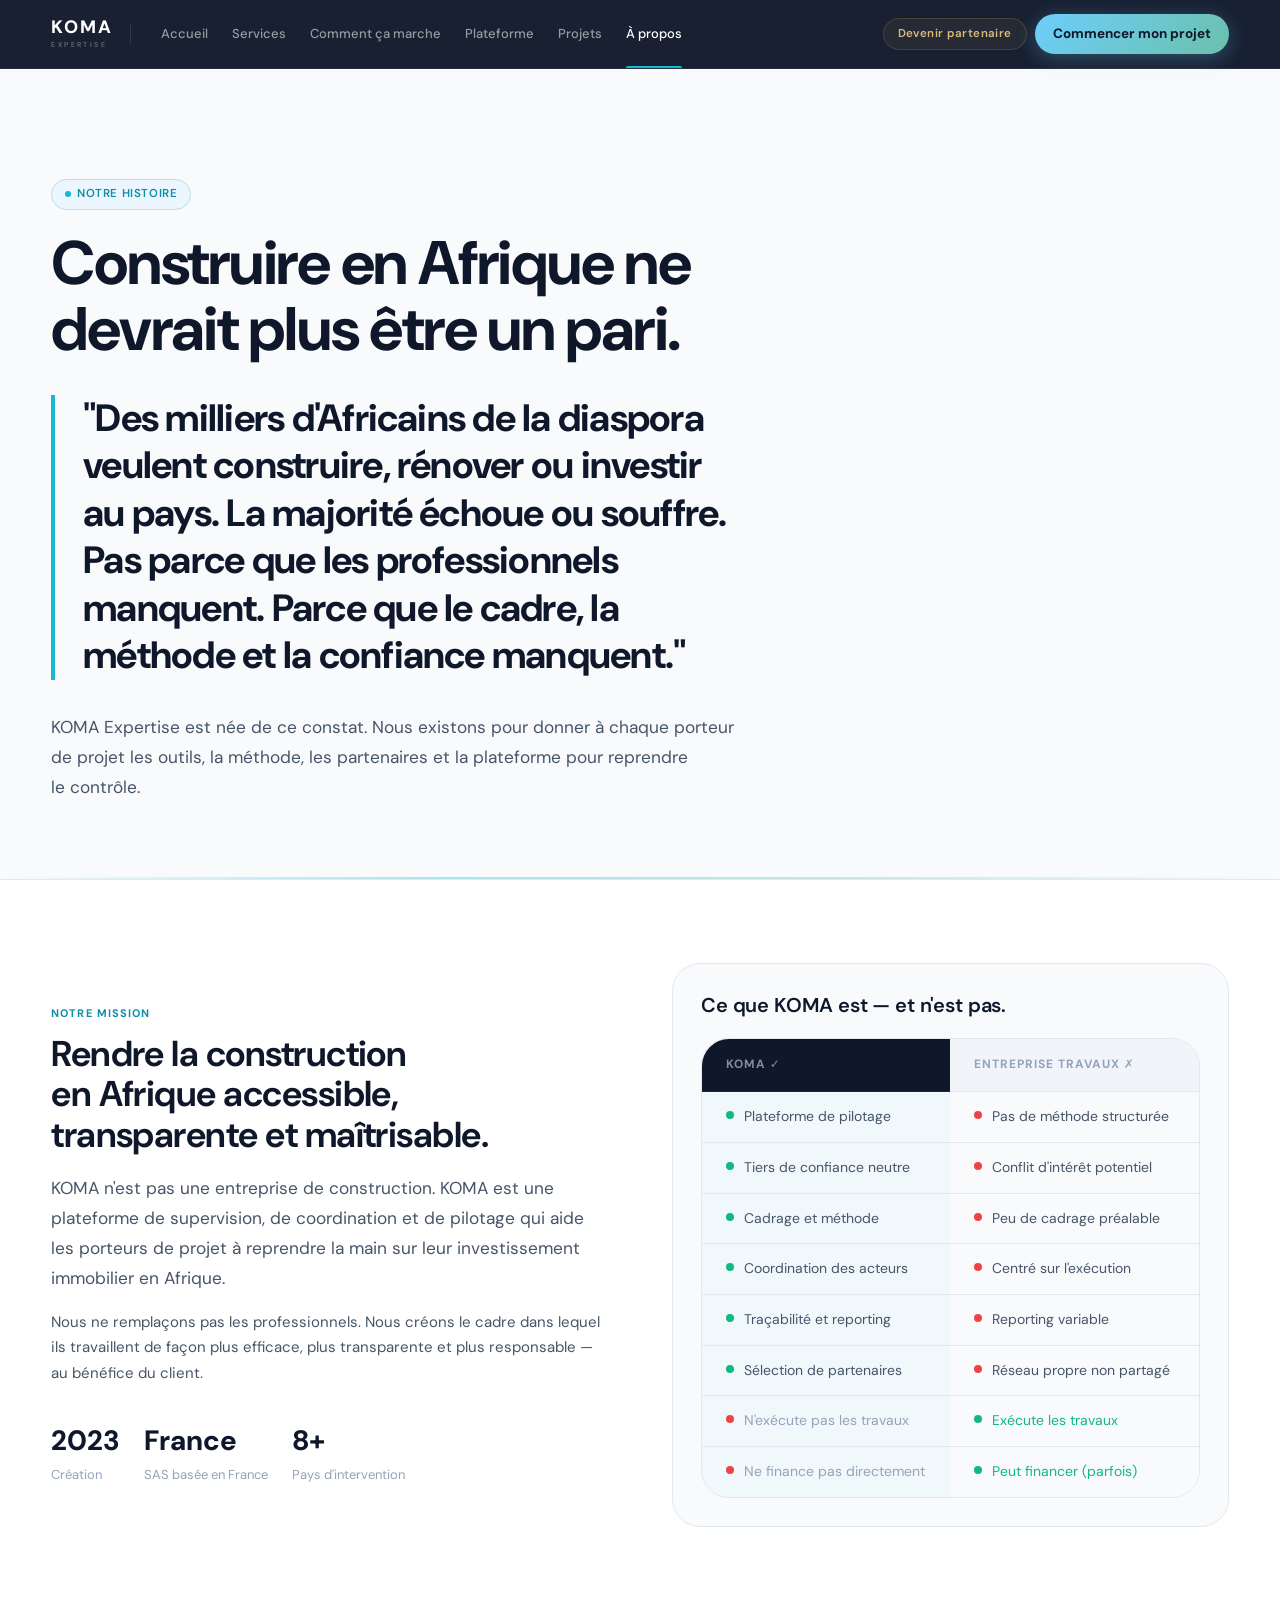
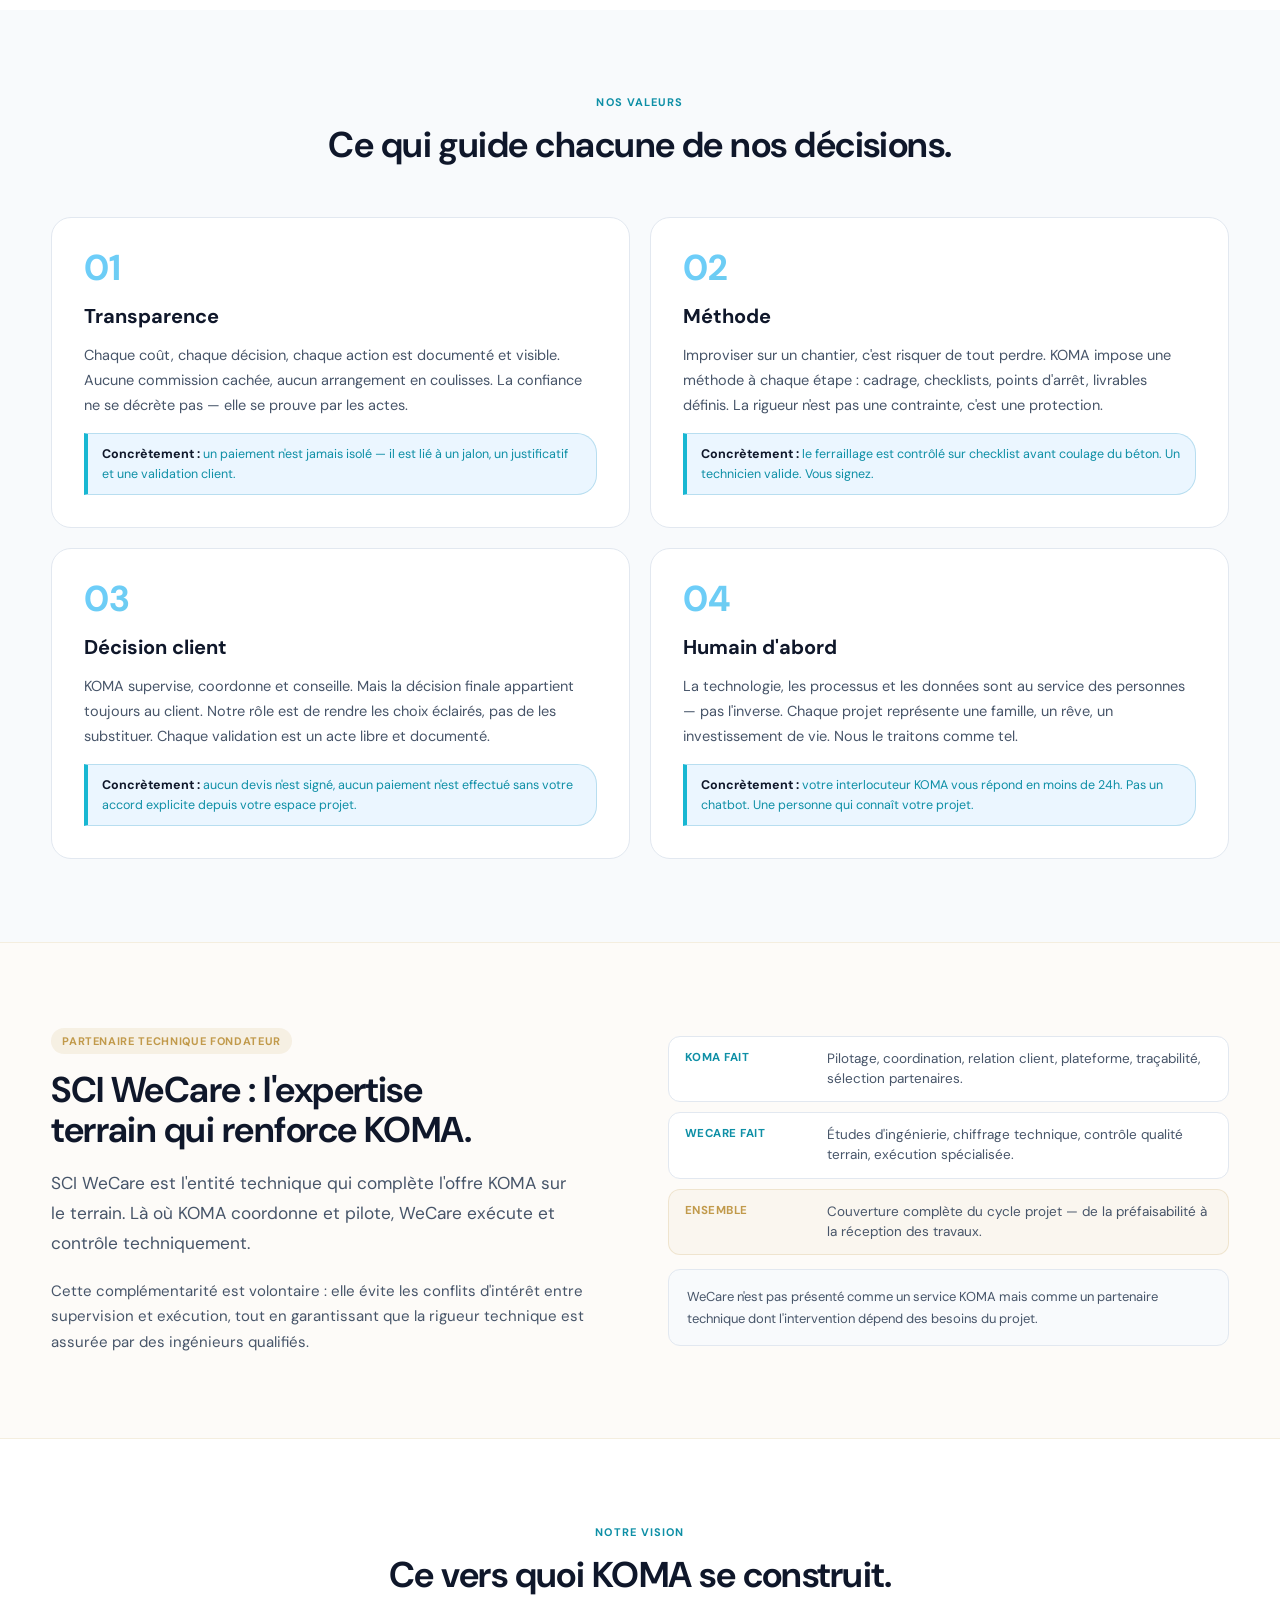
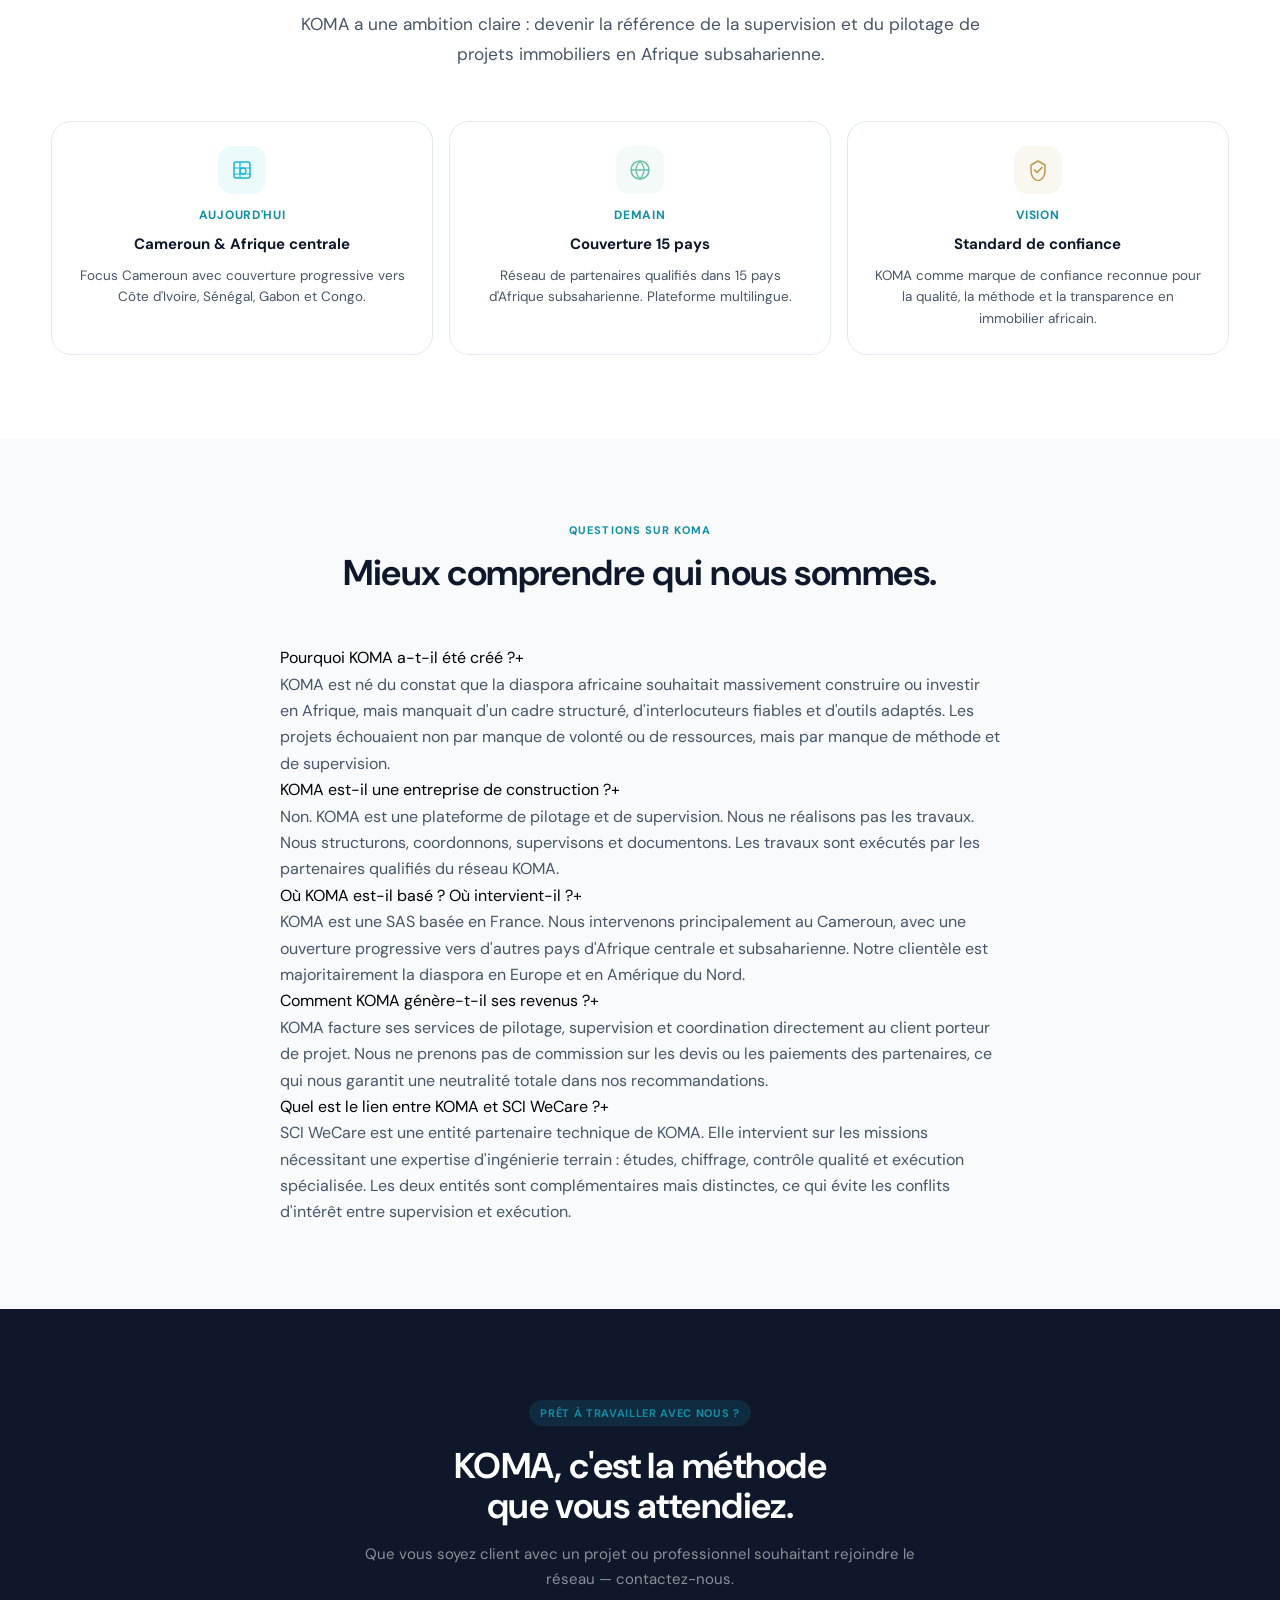
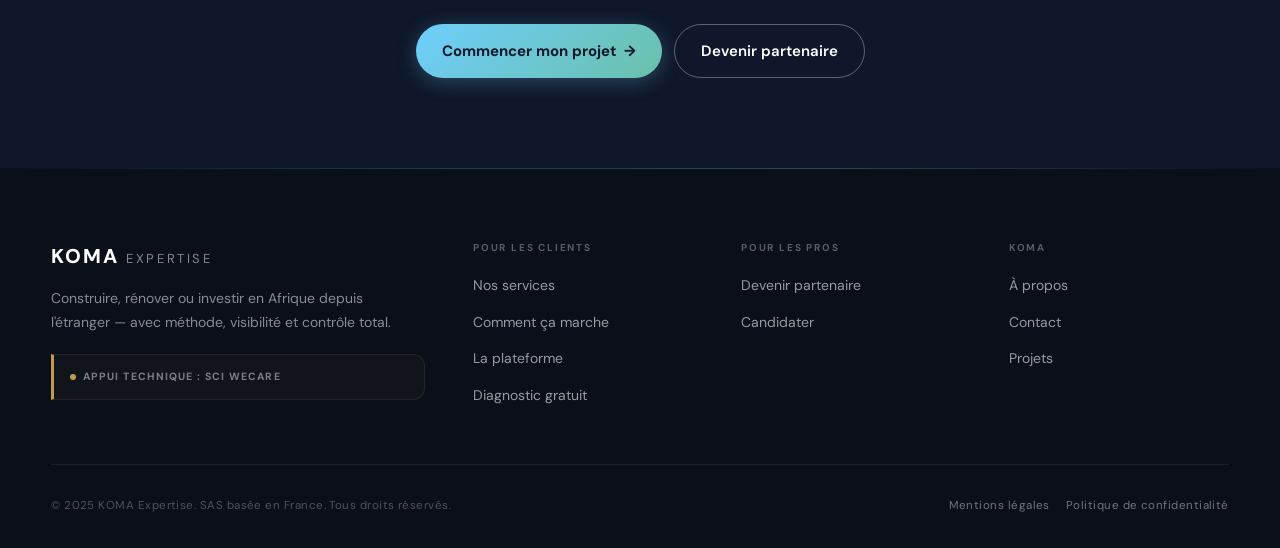
==== commit db106889: "new design3" ====
--- a/about.html
+++ b/about.html
@@ -48,7 +48,7 @@
 /* ── VALUES ── */
 .values-grid { display:grid; grid-template-columns:repeat(2,1fr); gap:20px; }
 .value-card { padding:32px; }
-.value-num { font-family:var(--f-display); font-size:48px; font-weight:900; line-height:1; background:var(--grad-cta); -webkit-background-clip:text; -webkit-text-fill-color:transparent; background-clip:text; margin-bottom:14px; }
+.value-num { font-family:var(--f-display); font-size:36px; font-weight:700; line-height:1; background:var(--grad-cta); -webkit-background-clip:text; -webkit-text-fill-color:transparent; background-clip:text; margin-bottom:14px; }
 .value-title { font-size:20px; font-weight:700; color:var(--ink); margin-bottom:10px; }
 .value-desc { font-size:14.5px; color:var(--body); line-height:1.7; }
 
@@ -84,10 +84,10 @@
 
 <header class="site-header" id="site-header">
   <nav class="nav-unified">
-    <a href="home.html" class="nav-brand"><div class="koma-word">KOMA</div><div class="koma-sub">Expertise</div></a>
+    <a href="index.html" class="nav-brand"><div class="koma-word">KOMA</div><div class="koma-sub">Expertise</div></a>
     <div class="nav-divider"></div>
     <div class="nav-links">
-      <a href="home.html"      class="nav-item">Accueil</a>
+      <a href="index.html"      class="nav-item">Accueil</a>
       <a href="solutions.html" class="nav-item">Services</a>
       <a href="journey.html"   class="nav-item">Comment ça marche</a>
       <a href="platform.html"  class="nav-item">Plateforme</a>
@@ -105,7 +105,7 @@
   </nav>
 </header>
 <div class="mobile-menu" id="mobile-menu">
-  <a href="home.html" class="mob-item">Accueil</a>
+  <a href="index.html" class="mob-item">Accueil</a>
   <a href="solutions.html" class="mob-item">Services</a>
   <a href="journey.html" class="mob-item">Comment ça marche</a>
   <a href="platform.html" class="mob-item">Plateforme</a>
@@ -188,23 +188,35 @@
     <div class="values-grid">
       <div class="card value-card reveal reveal-d1">
         <div class="value-num">01</div>
-        <div class="value-title">Transparence totale</div>
+        <div class="value-title">Transparence</div>
         <p class="value-desc">Chaque coût, chaque décision, chaque action est documenté et visible. Aucune commission cachée, aucun arrangement en coulisses. La confiance ne se décrète pas — elle se prouve par les actes.</p>
+        <div class="callout" style="margin-top:16px;padding:10px 14px;">
+          <p style="font-size:12.5px;"><strong>Concrètement :</strong> un paiement n'est jamais isolé — il est lié à un jalon, un justificatif et une validation client.</p>
+        </div>
       </div>
       <div class="card value-card reveal reveal-d2">
         <div class="value-num">02</div>
-        <div class="value-title">Méthode avant tout</div>
+        <div class="value-title">Méthode</div>
         <p class="value-desc">Improviser sur un chantier, c'est risquer de tout perdre. KOMA impose une méthode à chaque étape : cadrage, checklists, points d'arrêt, livrables définis. La rigueur n'est pas une contrainte, c'est une protection.</p>
+        <div class="callout" style="margin-top:16px;padding:10px 14px;">
+          <p style="font-size:12.5px;"><strong>Concrètement :</strong> le ferraillage est contrôlé sur checklist avant coulage du béton. Un technicien valide. Vous signez.</p>
+        </div>
       </div>
       <div class="card value-card reveal reveal-d1">
         <div class="value-num">03</div>
-        <div class="value-title">Le client décide toujours</div>
+        <div class="value-title">Décision client</div>
         <p class="value-desc">KOMA supervise, coordonne et conseille. Mais la décision finale appartient toujours au client. Notre rôle est de rendre les choix éclairés, pas de les substituer. Chaque validation est un acte libre et documenté.</p>
+        <div class="callout" style="margin-top:16px;padding:10px 14px;">
+          <p style="font-size:12.5px;"><strong>Concrètement :</strong> aucun devis n'est signé, aucun paiement n'est effectué sans votre accord explicite depuis votre espace projet.</p>
+        </div>
       </div>
       <div class="card value-card reveal reveal-d2">
         <div class="value-num">04</div>
         <div class="value-title">Humain d'abord</div>
         <p class="value-desc">La technologie, les processus et les données sont au service des personnes — pas l'inverse. Chaque projet représente une famille, un rêve, un investissement de vie. Nous le traitons comme tel.</p>
+        <div class="callout" style="margin-top:16px;padding:10px 14px;">
+          <p style="font-size:12.5px;"><strong>Concrètement :</strong> votre interlocuteur KOMA vous répond en moins de 24h. Pas un chatbot. Une personne qui connaît votre projet.</p>
+        </div>
       </div>
     </div>
   </div>
@@ -253,19 +265,19 @@
     </div>
     <div class="vision-cards">
       <div class="card vision-card reveal reveal-d1">
-        <div class="vision-icon">🗺️</div>
+        <div style="width:48px;height:48px;border-radius:14px;background:rgba(24,183,210,.08);display:flex;align-items:center;justify-content:center;margin:0 auto 12px;"><svg width="22" height="22" viewBox="0 0 22 22" fill="none"><rect x="3" y="3" width="16" height="16" rx="2" stroke="var(--teal)" stroke-width="1.5" fill="none"/><path d="M3 9h16M9 3v16M3 15h16" stroke="var(--teal)" stroke-width="1.2"/><circle cx="12" cy="12" r="3" stroke="var(--teal)" stroke-width="1.3" fill="none"/></svg></div>
         <div class="vision-year">Aujourd'hui</div>
-        <div class="vision-title">Cameroun & Afrique centrale</div>
+        <div class="vision-title">Cameroun &amp; Afrique centrale</div>
         <p class="vision-desc">Focus Cameroun avec couverture progressive vers Côte d'Ivoire, Sénégal, Gabon et Congo.</p>
       </div>
       <div class="card vision-card reveal reveal-d2">
-        <div class="vision-icon">🌍</div>
+        <div style="width:48px;height:48px;border-radius:14px;background:rgba(107,192,170,.08);display:flex;align-items:center;justify-content:center;margin:0 auto 12px;"><svg width="22" height="22" viewBox="0 0 22 22" fill="none"><circle cx="11" cy="11" r="9" stroke="var(--teal-mint)" stroke-width="1.5" fill="none"/><path d="M2 11h18M11 2C8.5 5 7 8.5 7 11s1.5 6 4 9M11 2c2.5 3 4 6.5 4 9s-1.5 6-4 9" stroke="var(--teal-mint)" stroke-width="1.3"/></svg></div>
         <div class="vision-year">Demain</div>
         <div class="vision-title">Couverture 15 pays</div>
         <p class="vision-desc">Réseau de partenaires qualifiés dans 15 pays d'Afrique subsaharienne. Plateforme multilingue.</p>
       </div>
       <div class="card vision-card reveal reveal-d3">
-        <div class="vision-icon">🏛️</div>
+        <div style="width:48px;height:48px;border-radius:14px;background:rgba(193,154,75,.08);display:flex;align-items:center;justify-content:center;margin:0 auto 12px;"><svg width="22" height="22" viewBox="0 0 22 22" fill="none"><path d="M11 2L4 6v6c0 4.8 3 8.5 7 10 4-1.5 7-5.2 7-10V6L11 2z" stroke="var(--gold)" stroke-width="1.5" stroke-linejoin="round" fill="none"/><path d="M7.5 11l2.5 2.5 5-5" stroke="var(--gold)" stroke-width="1.7" stroke-linecap="round" stroke-linejoin="round"/></svg></div>
         <div class="vision-year">Vision</div>
         <div class="vision-title">Standard de confiance</div>
         <p class="vision-desc">KOMA comme marque de confiance reconnue pour la qualité, la méthode et la transparence en immobilier africain.</p>
--- a/styles.css
+++ b/styles.css
@@ -29,7 +29,7 @@
   /* ─ Layout ─ */
   --maxw: 1280px;
   --gut:  clamp(20px, 4vw, 64px);
-  --sy:   clamp(64px, 8vw, 112px);
+  --sy:   clamp(52px, 6.5vw, 88px);
 
   /* ─ Radius ─ */
   --r-pill: 999px; --r-sm: 8px; --r-md: 12px; --r-lg: 20px; --r-xl: 28px;
@@ -68,30 +68,30 @@
 /* ═══ TYPOGRAPHIE ═══ */
 h1 {
   font-family: var(--f-display);
-  font-size: clamp(36px, 5.2vw, 72px);
-  font-weight: 800;
-  line-height: 1.05;
-  letter-spacing: -0.025em;
-  color: var(--ink);
-  text-wrap: balance;
-}
-h2 {
-  font-family: var(--f-display);
-  font-size: clamp(26px, 3.2vw, 48px);
+  font-size: clamp(32px, 4.8vw, 62px);
   font-weight: 700;
-  line-height: 1.1;
+  line-height: 1.08;
   letter-spacing: -0.02em;
   color: var(--ink);
   text-wrap: balance;
 }
+h2 {
+  font-family: var(--f-display);
+  font-size: clamp(24px, 2.8vw, 42px);
+  font-weight: 650;
+  line-height: 1.12;
+  letter-spacing: -0.015em;
+  color: var(--ink);
+  text-wrap: balance;
+}
 h3 {
-  font-size: clamp(17px, 1.7vw, 21px);
+  font-size: clamp(16px, 1.6vw, 20px);
   font-weight: 600;
   line-height: 1.3;
-  letter-spacing: -0.01em;
+  letter-spacing: -0.008em;
   color: var(--ink);
 }
-h4 { font-size: 16px; font-weight: 600; line-height: 1.35; color: var(--ink); }
+h4 { font-size: 15.5px; font-weight: 600; line-height: 1.35; color: var(--ink); }
 p { text-wrap: pretty; }
 
 .lead {
@@ -237,6 +237,100 @@
 .badge-gold  { background: rgba(193,154,75,.12);  color: var(--gold); }
 .badge-dark  { background: rgba(255,255,255,.08); color: rgba(255,255,255,.7); }
 
+/* ═══ STATUS BADGES ═══ */
+.sb {
+  display: inline-flex; align-items: center; gap: 5px;
+  padding: 3px 10px; border-radius: var(--r-pill);
+  font-size: 10.5px; font-weight: 700; letter-spacing: 0.04em;
+  white-space: nowrap; flex-shrink: 0;
+}
+.sb::before {
+  content: ''; width: 6px; height: 6px; border-radius: 50%; flex-shrink: 0;
+}
+.sb-valid   { background: rgba(16,185,129,.1);  color: #0d9463; border: 1px solid rgba(16,185,129,.22); }
+.sb-valid::before   { background: #10B981; }
+.sb-wait    { background: rgba(245,158,11,.1);  color: #b45309; border: 1px solid rgba(245,158,11,.22); }
+.sb-wait::before    { background: var(--orange); }
+.sb-action  { background: rgba(239,68,68,.1);   color: #c53030; border: 1px solid rgba(239,68,68,.2); }
+.sb-action::before  { background: var(--danger); animation: livepulse 2s infinite; }
+.sb-alert   { background: rgba(245,158,11,.08); color: #92400e; border: 1px solid rgba(245,158,11,.2); }
+.sb-alert::before   { background: var(--orange); }
+.sb-missing { background: rgba(100,116,139,.1); color: #475569; border: 1px solid rgba(100,116,139,.2); }
+.sb-missing::before { background: var(--stone); }
+.sb-report  { background: rgba(24,183,210,.1);  color: var(--teal-dark); border: 1px solid rgba(24,183,210,.2); }
+.sb-report::before  { background: var(--teal); }
+.sb-compare { background: rgba(139,92,246,.1);  color: #6d28d9; border: 1px solid rgba(139,92,246,.2); }
+.sb-compare::before { background: #8B5CF6; }
+
+/* Dark variant */
+.sb.dark { background: rgba(255,255,255,.07); border-color: rgba(255,255,255,.12); }
+.sb-valid.dark   { background: rgba(16,185,129,.15); color: #6ee7b7; border-color: rgba(16,185,129,.25); }
+.sb-wait.dark    { background: rgba(245,158,11,.15); color: #fcd34d; border-color: rgba(245,158,11,.25); }
+.sb-action.dark  { background: rgba(239,68,68,.15);  color: #fca5a5; border-color: rgba(239,68,68,.25); }
+.sb-report.dark  { background: rgba(24,183,210,.15); color: var(--teal-sky); border-color: rgba(24,183,210,.25); }
+
+/* ═══ FOCUS ACCESSIBLE ═══ */
+:focus-visible {
+  outline: 2px solid var(--teal);
+  outline-offset: 3px;
+  border-radius: 4px;
+}
+a:focus-visible, button:focus-visible {
+  outline: 2px solid var(--teal);
+  outline-offset: 3px;
+}
+.btn:focus-visible { outline-offset: 4px; }
+
+/* ═══ SITUATION SELECTOR ═══ */
+.sit-selector {
+  display: flex; flex-wrap: wrap; gap: 8px; margin-bottom: 36px;
+}
+.sit-btn {
+  display: inline-flex; align-items: center; gap: 7px;
+  padding: 9px 16px; border-radius: var(--r-lg);
+  background: var(--white); border: 1.5px solid var(--rule);
+  font-size: 13px; font-weight: 600; color: var(--body);
+  font-family: var(--f-body); cursor: pointer;
+  transition: all var(--dur-base) var(--ease-expo);
+  min-height: 44px;
+}
+.sit-btn:hover { border-color: var(--teal); color: var(--teal-dark); background: var(--teal-pale); }
+.sit-btn.active {
+  border-color: var(--teal); background: var(--teal-pale);
+  color: var(--teal-dark); box-shadow: 0 2px 12px rgba(24,183,210,.15);
+}
+.sit-btn .sit-dot {
+  width: 7px; height: 7px; border-radius: 50%; background: var(--rule); flex-shrink: 0;
+  transition: background var(--dur-base);
+}
+.sit-btn.active .sit-dot { background: var(--teal); }
+
+/* Recommended service highlight */
+.svc-recommended { border-color: var(--teal) !important; }
+.svc-recommended::after {
+  content: 'Recommandé';
+  position: absolute; top: -1px; right: 16px;
+  background: var(--teal); color: var(--ink);
+  font-size: 10px; font-weight: 700; letter-spacing: .06em;
+  padding: 3px 10px; border-radius: 0 0 var(--r-sm) var(--r-sm);
+}
+.svc-dimmed { opacity: 0.42; transition: opacity var(--dur-base); }
+
+/* ═══ CALLOUT ═══ */
+.callout {
+  background: var(--teal-pale); border: 1px solid var(--teal-soft);
+  border-left: 4px solid var(--teal); border-radius: 0 var(--r-lg) var(--r-lg) 0;
+  padding: 16px 20px;
+}
+.callout p { font-size: 14px; color: var(--teal-dark); line-height: 1.6; }
+.callout strong { color: var(--ink); }
+
+.callout-warn {
+  background: rgba(245,158,11,.06); border-color: rgba(245,158,11,.2);
+  border-left-color: var(--orange);
+}
+.callout-warn p { color: #92400e; }
+
 /* ═══ ICON BOX ═══ */
 .ib {
   width: 52px; height: 52px; border-radius: var(--r-md);
@@ -376,7 +470,9 @@
 
 @media (prefers-reduced-motion: reduce) {
   .reveal { opacity: 1; transform: none; transition: none; }
-  * { animation-duration: .01ms !important; transition-duration: .01ms !important; }
+  * { animation-duration: .01ms !important; animation-iteration-count: 1 !important; transition-duration: .01ms !important; }
+  .tag .dot { animation: none; }
+  .sb-action::before { animation: none; }
 }
 
 /* ═══ KEYFRAMES ═══ */
@@ -430,16 +526,78 @@
 .imgph .cap { background: rgba(255,255,255,.9); border: 1px solid var(--rule); border-radius: 6px; padding: 6px 10px; font-size: 10px; font-weight: 600; letter-spacing: .08em; text-transform: uppercase; color: var(--stone); }
 .hr { height: 1px; background: var(--rule); border: none; }
 
+/* ═══ PROOF CARD ═══ */
+.proof-card {
+  display: flex; align-items: flex-start; gap: 14px;
+  padding: 16px 18px; background: var(--white);
+  border: 1px solid var(--rule); border-radius: var(--r-lg);
+  transition: box-shadow var(--dur-base), transform var(--dur-base) var(--ease-expo);
+}
+.proof-card:hover { box-shadow: var(--sh-sm); transform: translateY(-1px); }
+.proof-card::before { display: none; }
+.proof-icon { width: 38px; height: 38px; border-radius: var(--r-md); display: flex; align-items: center; justify-content: center; flex-shrink: 0; }
+.proof-icon svg { width: 18px; height: 18px; }
+.proof-body p { font-size: 13px; color: var(--body); line-height: 1.5; margin-top: 3px; }
+.proof-body strong { font-size: 14px; color: var(--ink); font-weight: 600; }
+
+/* ═══ HUMAN SECTION ═══ */
+.team-grid {
+  display: grid; grid-template-columns: repeat(4, 1fr); gap: 16px;
+}
+.team-card {
+  padding: 20px; text-align: center;
+  background: var(--white); border: 1px solid var(--rule); border-radius: var(--r-xl);
+  transition: box-shadow var(--dur-base), transform var(--dur-base) var(--ease-expo);
+}
+.team-card:hover { box-shadow: var(--sh-sm); transform: translateY(-2px); }
+.team-card::before { display: none; }
+.team-avatar {
+  width: 56px; height: 56px; border-radius: 50%; margin: 0 auto 12px;
+  display: flex; align-items: center; justify-content: center;
+  font-size: 22px; font-weight: 800;
+}
+.team-role { font-size: 12px; font-weight: 700; letter-spacing: .06em; text-transform: uppercase; color: var(--stone); margin-bottom: 6px; }
+.team-name { font-size: 15px; font-weight: 600; color: var(--ink); margin-bottom: 8px; }
+.team-desc { font-size: 13px; color: var(--body); line-height: 1.55; }
+
+/* ═══ PILIERS (solution) ═══ */
+.pillars-grid {
+  display: grid; grid-template-columns: repeat(4, 1fr); gap: 12px; margin-bottom: 40px;
+}
+.pillar-card {
+  padding: 20px 18px; background: var(--white);
+  border: 1px solid var(--rule); border-radius: var(--r-lg);
+  text-align: center; position: relative;
+  transition: box-shadow var(--dur-base), transform var(--dur-base) var(--ease-expo);
+}
+.pillar-card:hover { box-shadow: var(--sh-sm); transform: translateY(-2px); }
+.pillar-card::before { display: none; }
+.pillar-num { font-size: 11px; font-weight: 700; letter-spacing: .06em; color: var(--teal-dark); margin-bottom: 10px; }
+.pillar-verb { font-size: 20px; font-weight: 700; color: var(--ink); margin-bottom: 8px; }
+.pillar-desc { font-size: 12.5px; color: var(--body); line-height: 1.55; }
+.pillar-badge { margin-top: 12px; }
+
+/* Image performance */
+img { max-width: 100%; display: block; height: auto; }
+
 /* ═══ RESPONSIVE ═══ */
 @media(max-width:1024px) {
   .g-3,.g-4 { grid-template-columns: 1fr 1fr; }
   .footer-grid { grid-template-columns: 1fr 1fr; }
+  .pillars-grid { grid-template-columns: 1fr 1fr; }
+  .team-grid { grid-template-columns: 1fr 1fr; }
 }
 @media(max-width:768px) {
   .nav-links,.nav-right,.nav-divider { display: none; }
   .nav-mob { display: flex; }
   .g-2,.g-3,.g-4 { grid-template-columns: 1fr; }
+  .pillars-grid { grid-template-columns: 1fr 1fr; gap: 8px; }
+  .team-grid { grid-template-columns: 1fr 1fr; }
+  .sit-selector { gap: 6px; }
+  .sit-btn { font-size: 12.5px; padding: 8px 13px; }
 }
 @media(max-width:600px) {
   .footer-grid { grid-template-columns: 1fr; }
-}
+  .pillars-grid { grid-template-columns: 1fr 1fr; }
+  .team-grid { grid-template-columns: 1fr 1fr; }
+}
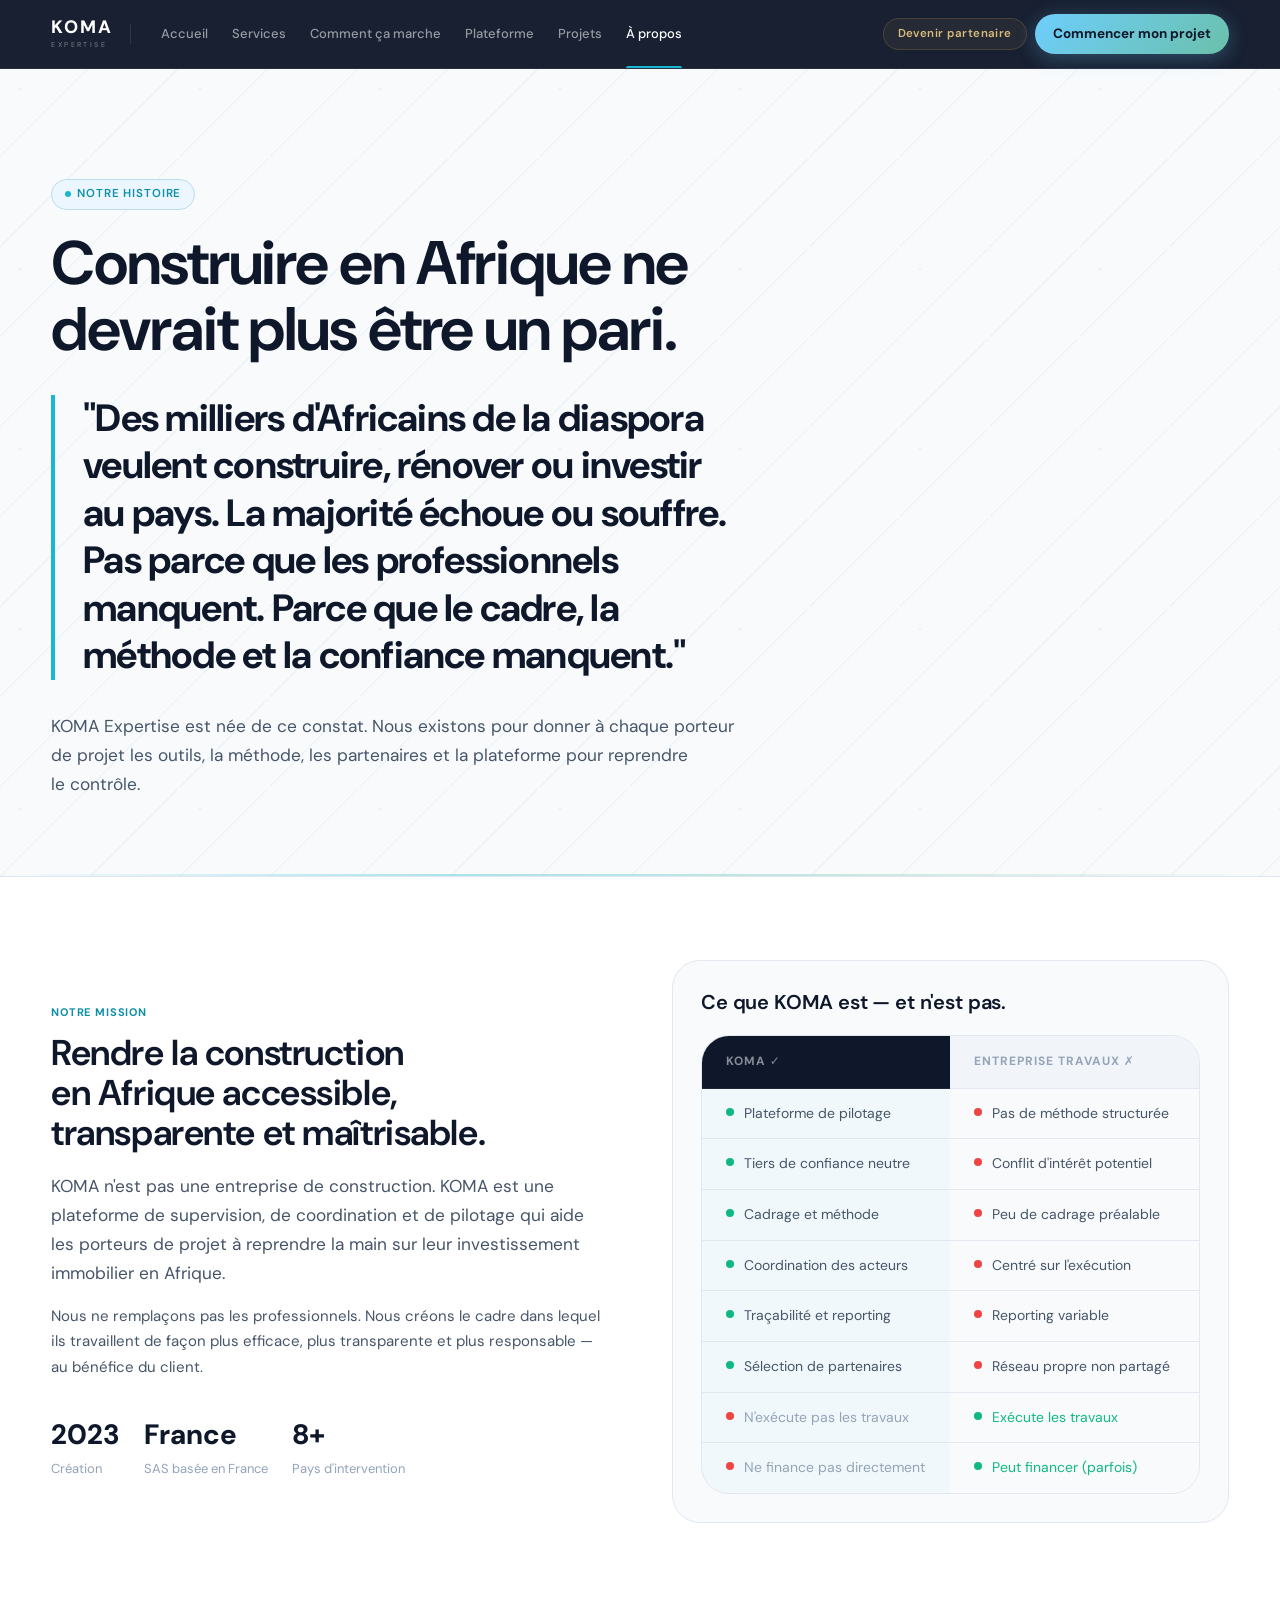
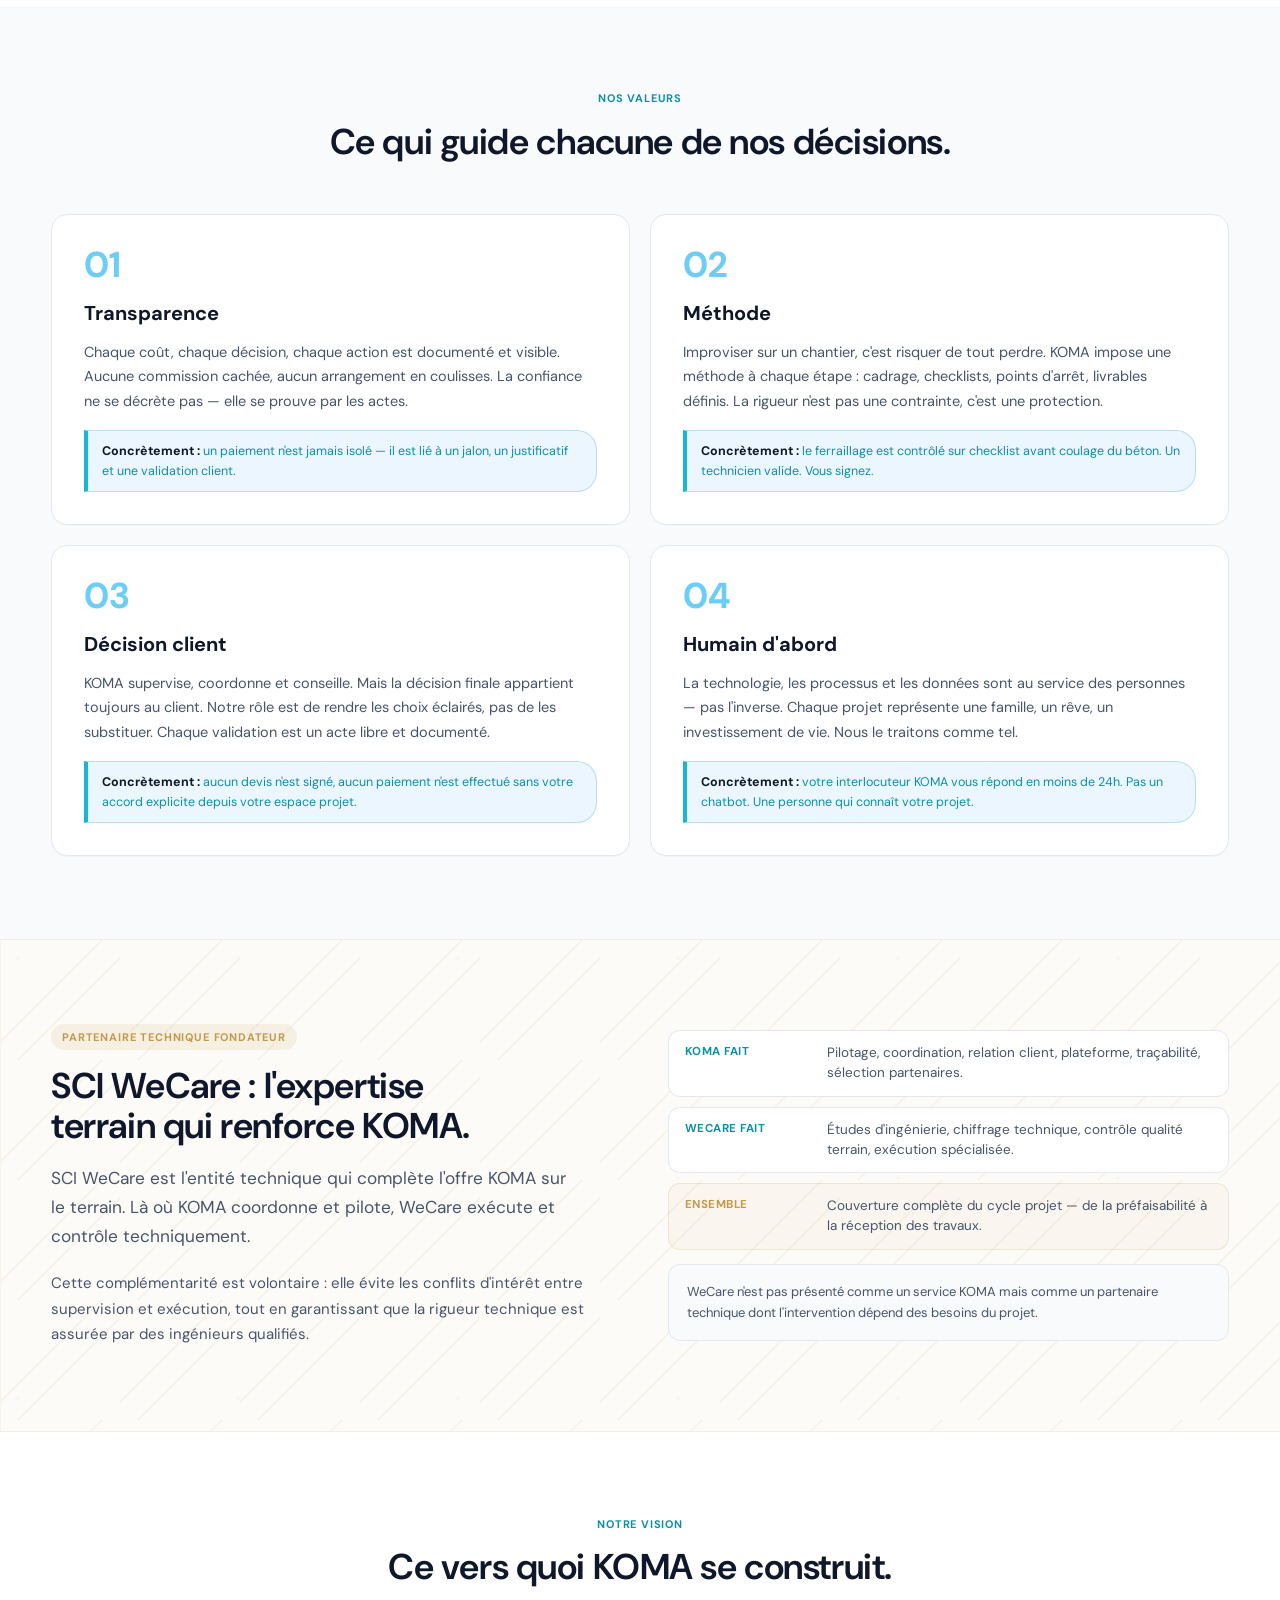
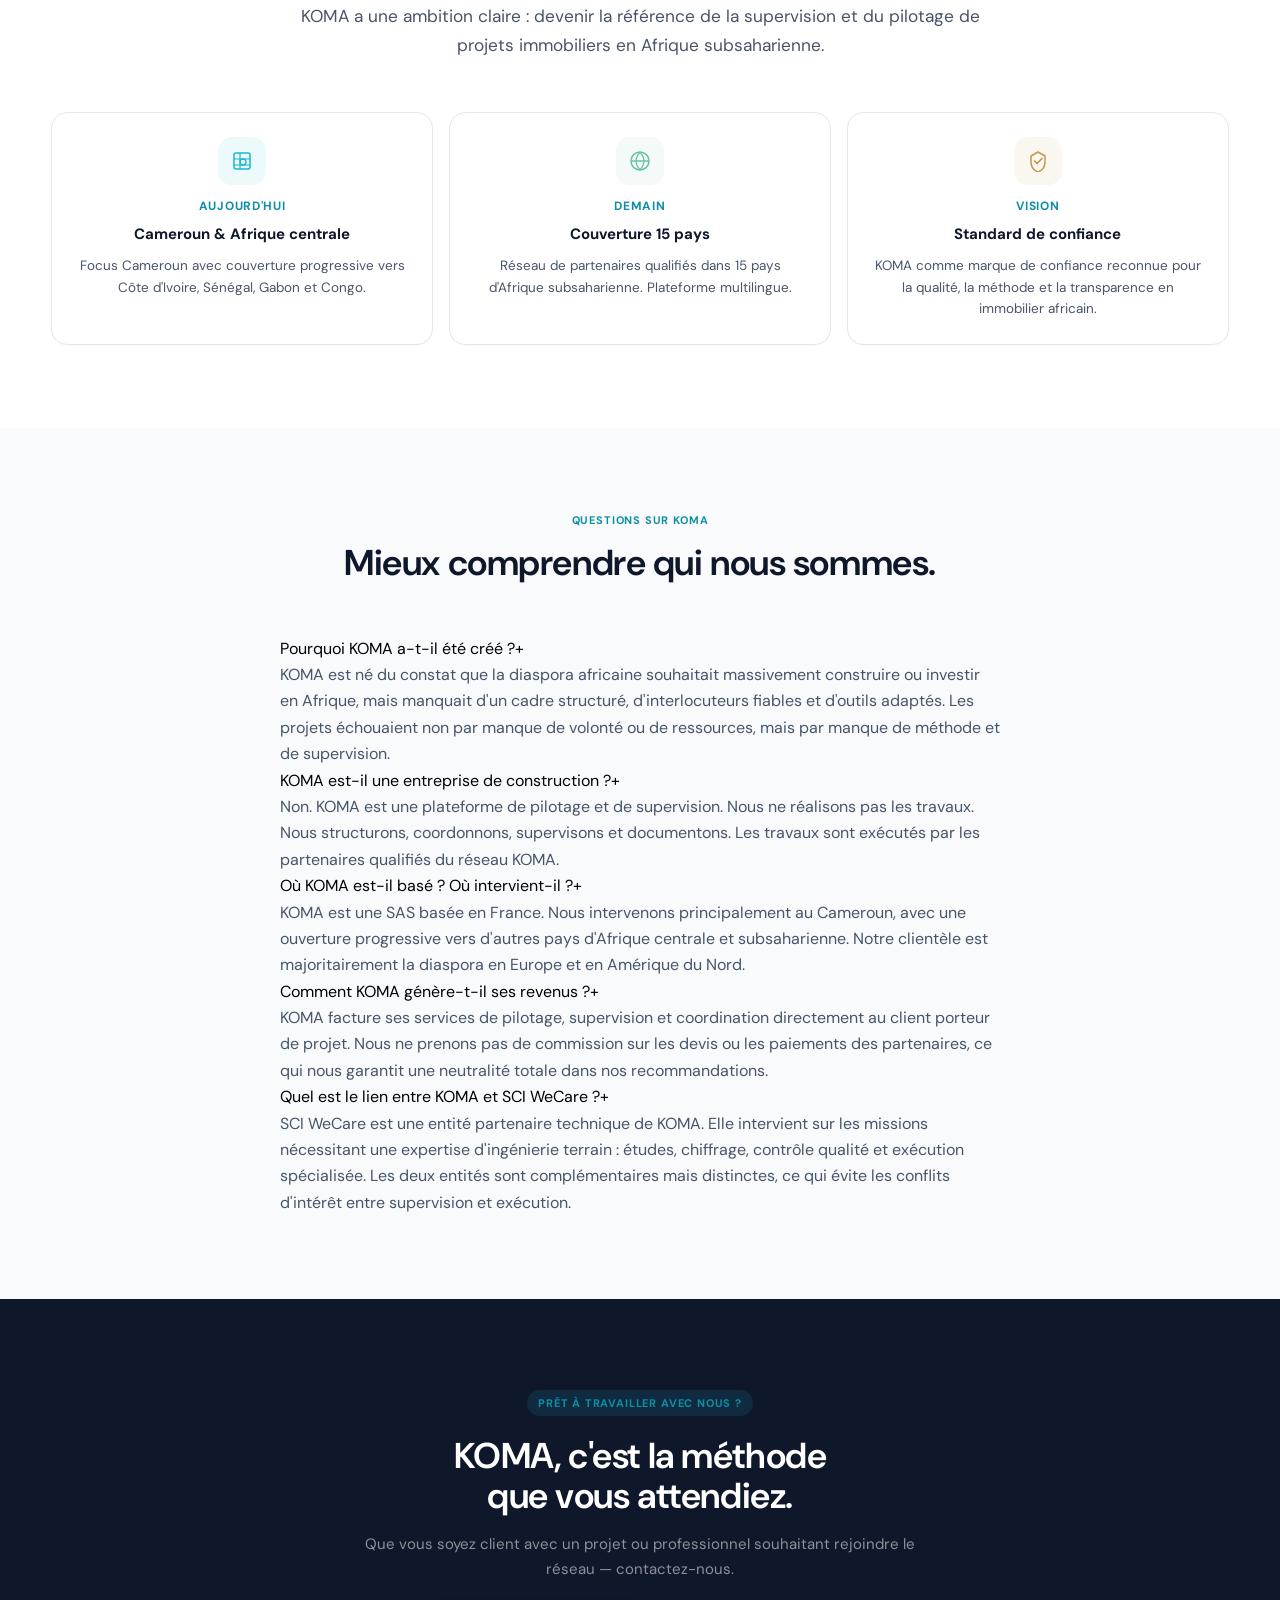
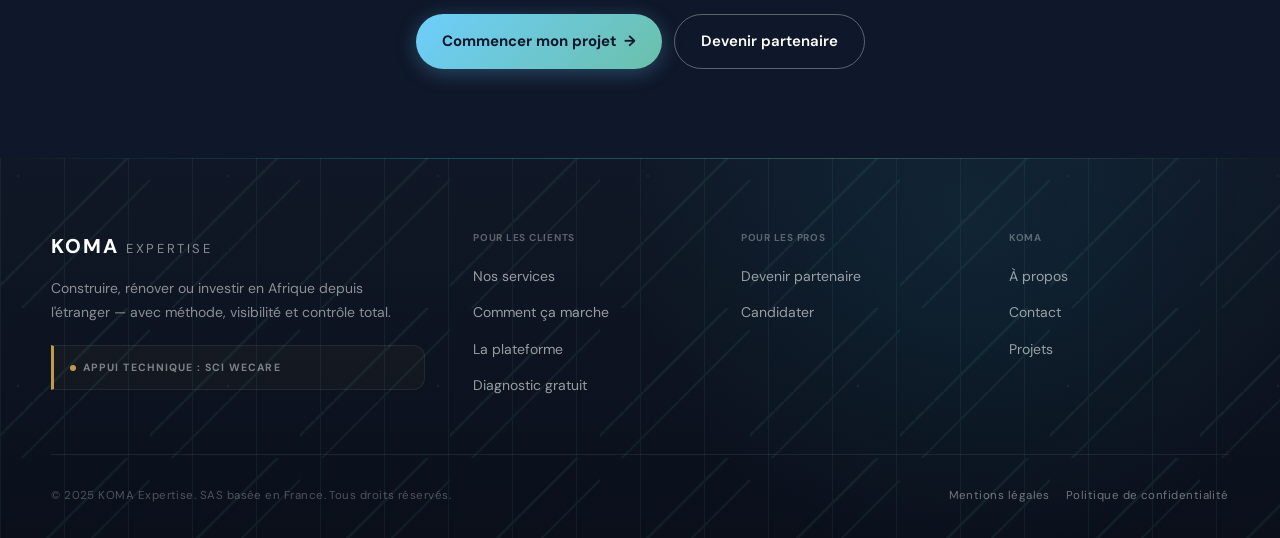
==== commit 605ba400: "design 4" ====
--- a/about.html
+++ b/about.html
@@ -8,7 +8,7 @@
 <link rel="preconnect" href="https://fonts.googleapis.com">
 <link rel="preconnect" href="https://fonts.gstatic.com" crossorigin>
 <link href="https://fonts.googleapis.com/css2?family=DM+Sans:ital,opsz,wght@0,9..40,300;0,9..40,400;0,9..40,500;0,9..40,600;0,9..40,700;0,9..40,800;0,9..40,900&display=swap" rel="stylesheet">
-<link rel="stylesheet" href="styles.css">
+<link rel="stylesheet" href="styles.css?v=premium-refit-2">
 <style>
 /* ── MANIFESTO HERO ── */
 .manifesto-hero {
@@ -117,7 +117,7 @@
 </div>
 
 <!-- MANIFESTO HERO -->
-<section class="manifesto-hero">
+<section class="manifesto-hero koma-pattern pattern-blueprint">
   <div class="container">
     <div class="reveal" style="max-width:860px;">
       <div class="tag" style="margin-bottom:20px;"><span class="dot"></span> Notre histoire</div>
@@ -223,7 +223,7 @@
 </section>
 
 <!-- WECARE -->
-<section class="wecare-section-full">
+<section class="wecare-section-full koma-pattern pattern-wecare">
   <div class="container">
     <div class="wecare-inner reveal">
       <div>
--- a/styles.css
+++ b/styles.css
@@ -50,7 +50,7 @@
 
 /* ═══ RESET ═══ */
 *, *::before, *::after { box-sizing: border-box; margin: 0; padding: 0; }
-html { scroll-behavior: smooth; }
+html { scroll-behavior: smooth; overflow-x: hidden; }
 body {
   font-family: var(--f-body);
   color: var(--body);
@@ -59,6 +59,7 @@
   text-rendering: optimizeLegibility;
   font-size: 16px;
   line-height: 1.65;
+  overflow-x: hidden;
 }
 img, svg { max-width: 100%; display: block; }
 a { color: inherit; text-decoration: none; }
@@ -580,6 +581,518 @@
 /* Image performance */
 img { max-width: 100%; display: block; height: auto; }
 
+/* Premium refit: quieter, more human, less generated */
+:root {
+  --sh-xs: 0 1px 2px rgba(15,23,42,.04), 0 6px 18px rgba(15,23,42,.03);
+  --sh-sm: 0 10px 30px rgba(15,23,42,.06);
+  --sh-md: 0 18px 54px rgba(15,23,42,.085);
+  --sh-lg: 0 30px 90px rgba(0,0,0,.18);
+}
+
+body {
+  background:
+    linear-gradient(180deg, rgba(248,250,252,.7), rgba(255,255,255,0) 320px),
+    var(--white);
+}
+
+h1 { font-weight: 650; letter-spacing: -0.018em; }
+h2 { font-weight: 620; letter-spacing: -0.012em; }
+h3 { font-weight: 610; }
+.lead { line-height: 1.68; }
+.label,
+.badge,
+.tag,
+.case-type,
+.proj-type,
+.svc-cat,
+.mod-badge,
+.portal-role,
+.team-role,
+.footer-grid h5 {
+  letter-spacing: .075em;
+}
+
+.card,
+.glass-card,
+.proof-card,
+.team-card,
+.pillar-card {
+  border-radius: 16px;
+}
+
+.card {
+  box-shadow: 0 1px 0 rgba(15,23,42,.02);
+}
+
+.card::before {
+  opacity: .55;
+}
+
+.card:hover,
+.glass-card:hover,
+.proof-card:hover,
+.team-card:hover,
+.pillar-card:hover {
+  transform: translateY(-1px);
+  box-shadow: var(--sh-sm);
+}
+
+.sec-dark,
+.cta-band,
+.final-cta-section,
+.site-footer {
+  background:
+    radial-gradient(circle at 76% 18%, rgba(24,183,210,.09), transparent 34%),
+    linear-gradient(180deg, #101827 0%, #0A0F1A 100%);
+}
+
+.koma-pattern {
+  position: relative;
+  overflow: hidden;
+}
+
+.koma-pattern > .container,
+.koma-pattern > .hero-inner,
+.koma-pattern > .trust-bar-inner {
+  position: relative;
+  z-index: 2;
+}
+
+.koma-pattern::before,
+.site-footer::after {
+  content: "";
+  position: absolute;
+  inset: 0;
+  pointer-events: none;
+  z-index: 0;
+  opacity: .055;
+  background-repeat: repeat;
+  background-size: 120px 120px, 220px 220px, 100% 100%;
+  background-image:
+    linear-gradient(135deg, transparent 0 42%, currentColor 42% 43%, transparent 43% 57%, currentColor 57% 58%, transparent 58%),
+    radial-gradient(circle at 18px 18px, currentColor 1px, transparent 1.8px),
+    linear-gradient(90deg, currentColor 1px, transparent 1px);
+}
+
+.pattern-blueprint,
+.pattern-trust,
+.pattern-diaspora,
+.pattern-wecare,
+.pattern-footer {
+  color: var(--teal-dark);
+}
+
+.pattern-diaspora::before {
+  opacity: .075;
+  background-size: 180px 180px, 260px 260px, 72px 72px;
+  background-image:
+    radial-gradient(circle at 18px 20px, currentColor 1.4px, transparent 2px),
+    linear-gradient(142deg, transparent 0 47%, currentColor 47.4% 47.9%, transparent 48.3%),
+    linear-gradient(rgba(255,255,255,.35) 1px, transparent 1px);
+}
+
+.pattern-blueprint::before {
+  opacity: .05;
+  background-size: 86px 86px, 172px 172px, 42px 42px;
+}
+
+.pattern-trust::before {
+  color: var(--gold);
+  opacity: .055;
+}
+
+.pattern-wecare::before {
+  color: var(--gold);
+  opacity: .07;
+}
+
+.site-footer {
+  overflow: hidden;
+}
+
+.site-footer::after {
+  color: var(--teal-mint);
+  opacity: .08;
+  background-size: 150px 150px, 210px 210px, 64px 64px;
+}
+
+.site-footer > .container {
+  position: relative;
+  z-index: 2;
+}
+
+.section-kicker {
+  display: inline-flex;
+  align-items: center;
+  gap: 9px;
+  color: var(--teal-dark);
+  font-size: 11px;
+  font-weight: 700;
+  letter-spacing: .075em;
+  text-transform: uppercase;
+}
+
+.section-kicker::before {
+  content: "";
+  width: 26px;
+  height: 1px;
+  background: currentColor;
+  opacity: .6;
+}
+
+.proof-strip {
+  display: flex;
+  flex-wrap: wrap;
+  gap: 8px 18px;
+  align-items: center;
+  color: rgba(255,255,255,.55);
+  font-size: 0;
+  font-weight: 560;
+}
+
+.proof-strip span {
+  display: inline-flex;
+  align-items: center;
+  gap: 8px;
+  font-size: 12.5px;
+}
+
+.proof-strip span::before {
+  content: "";
+  width: 6px;
+  height: 6px;
+  border-radius: 999px;
+  background: var(--teal-mint);
+  opacity: .9;
+}
+
+/* Human story hero */
+.hero-story-media {
+  position: relative;
+  width: min(100%, 560px);
+  min-height: 560px;
+  border-radius: 28px;
+  overflow: hidden;
+  background: rgba(255,255,255,.04);
+  border: 1px solid rgba(255,255,255,.12);
+  box-shadow: 0 34px 90px rgba(0,0,0,.28);
+  isolation: isolate;
+}
+
+.hero-story-media::before {
+  content: "";
+  position: absolute;
+  inset: 0;
+  background:
+    linear-gradient(180deg, rgba(15,23,42,.02), rgba(15,23,42,.72)),
+    radial-gradient(circle at 22% 18%, rgba(109,206,252,.16), transparent 26%);
+  z-index: 1;
+}
+
+.story-photo {
+  position: absolute;
+  inset: 0;
+  background:
+    linear-gradient(180deg, transparent 45%, rgba(10,15,26,.75)),
+    url("Collaboration mondiale Europe et Afrique.png") center / cover no-repeat;
+  transform: scale(1.02);
+}
+
+.story-panel {
+  position: absolute;
+  left: 22px;
+  right: 22px;
+  bottom: 22px;
+  z-index: 3;
+  display: grid;
+  grid-template-columns: 1fr 210px;
+  gap: 14px;
+  align-items: end;
+}
+
+.story-copy {
+  padding: 18px;
+  border-radius: 18px;
+  background: rgba(10,15,26,.72);
+  border: 1px solid rgba(255,255,255,.14);
+  backdrop-filter: blur(14px);
+}
+
+.story-copy strong {
+  display: block;
+  color: #fff;
+  font-size: 15px;
+  line-height: 1.25;
+  margin-bottom: 7px;
+}
+
+.story-copy span {
+  display: block;
+  color: rgba(255,255,255,.62);
+  font-size: 12.5px;
+  line-height: 1.5;
+}
+
+.media-phone-frame {
+  position: relative;
+  min-height: 300px;
+  border-radius: 28px;
+  padding: 12px;
+  background: linear-gradient(180deg, #101827, #050810);
+  border: 1px solid rgba(255,255,255,.18);
+  box-shadow: 0 18px 48px rgba(0,0,0,.36);
+}
+
+.media-phone-frame::before {
+  content: "";
+  position: absolute;
+  top: 8px;
+  left: 50%;
+  width: 54px;
+  height: 5px;
+  border-radius: 999px;
+  transform: translateX(-50%);
+  background: rgba(255,255,255,.22);
+}
+
+.phone-screen {
+  height: 100%;
+  min-height: 276px;
+  border-radius: 20px;
+  overflow: hidden;
+  background: #f8fafc;
+  display: flex;
+  flex-direction: column;
+}
+
+.phone-video {
+  position: relative;
+  min-height: 124px;
+  background:
+    linear-gradient(180deg, rgba(15,23,42,0), rgba(15,23,42,.62)),
+    url("Coordination chantier.png") center / cover no-repeat;
+}
+
+.phone-video::after {
+  content: "";
+  position: absolute;
+  inset: 0;
+  background: linear-gradient(135deg, rgba(24,183,210,.08), transparent 42%);
+}
+
+.live-pill {
+  position: absolute;
+  left: 10px;
+  bottom: 10px;
+  z-index: 2;
+  display: inline-flex;
+  align-items: center;
+  gap: 6px;
+  padding: 5px 9px;
+  border-radius: 999px;
+  background: rgba(10,15,26,.72);
+  color: #fff;
+  font-size: 10px;
+  font-weight: 700;
+}
+
+.live-pill::before {
+  content: "";
+  width: 6px;
+  height: 6px;
+  border-radius: 999px;
+  background: var(--success);
+}
+
+.phone-body {
+  padding: 12px;
+  display: grid;
+  gap: 9px;
+}
+
+.phone-title {
+  display: flex;
+  justify-content: space-between;
+  gap: 10px;
+  font-size: 11px;
+  color: var(--stone);
+}
+
+.phone-title strong {
+  color: var(--ink);
+  font-size: 12.5px;
+}
+
+.phone-status {
+  padding: 9px;
+  border-radius: 12px;
+  background: #fff;
+  border: 1px solid var(--rule);
+}
+
+.phone-status small {
+  display: block;
+  color: var(--stone);
+  font-size: 9px;
+  font-weight: 700;
+  text-transform: uppercase;
+  letter-spacing: .06em;
+  margin-bottom: 5px;
+}
+
+.phone-bar {
+  height: 5px;
+  border-radius: 999px;
+  background: var(--rule);
+  overflow: hidden;
+}
+
+.phone-bar span {
+  display: block;
+  width: 62%;
+  height: 100%;
+  border-radius: inherit;
+  background: var(--grad-cta);
+}
+
+.phone-actions {
+  display: grid;
+  grid-template-columns: 1fr 1fr;
+  gap: 7px;
+}
+
+.phone-actions span {
+  padding: 7px 8px;
+  border-radius: 10px;
+  background: var(--teal-pale);
+  color: var(--teal-dark);
+  font-size: 10px;
+  font-weight: 700;
+}
+
+.story-route {
+  position: absolute;
+  inset: 30px 28px auto auto;
+  z-index: 2;
+  width: 190px;
+  height: 92px;
+  border-top: 1px solid rgba(109,206,252,.38);
+  border-right: 1px solid rgba(107,192,170,.38);
+  border-radius: 0 40px 0 0;
+}
+
+.story-route::before,
+.story-route::after {
+  content: "";
+  position: absolute;
+  width: 8px;
+  height: 8px;
+  border-radius: 999px;
+  background: var(--teal-mint);
+  box-shadow: 0 0 0 6px rgba(107,192,170,.12);
+}
+
+.story-route::before { left: -3px; top: -4px; }
+.story-route::after { right: -4px; bottom: -2px; background: var(--gold); }
+
+.hero-visual > .hero-device {
+  display: none;
+}
+
+/* Secondary page refinement */
+.page-hero-dark,
+.pf-hero,
+.ptn-hero,
+.pj-hero,
+.page-hero-light,
+.manifesto-hero,
+.contact-hero,
+.wecare-section-full {
+  position: relative;
+  overflow: hidden;
+}
+
+.page-hero-dark::before,
+.pf-hero::before,
+.ptn-hero::before,
+.pj-hero::before,
+.page-hero-light::before,
+.manifesto-hero::before,
+.contact-hero::before {
+  content: "";
+  position: absolute;
+  inset: 0;
+  pointer-events: none;
+  opacity: .055;
+  color: var(--teal-dark);
+  background-size: 90px 90px, 180px 180px;
+  background-image:
+    linear-gradient(135deg, transparent 0 48%, currentColor 48.5% 49%, transparent 49.5%),
+    radial-gradient(circle at 20px 20px, currentColor 1px, transparent 2px);
+}
+
+.page-hero-dark::before,
+.pf-hero::before,
+.ptn-hero::before {
+  color: var(--teal-mint);
+  opacity: .075;
+}
+
+.ptn-hero::before,
+.wecare-section-full::before {
+  color: var(--gold);
+}
+
+.page-hero-dark .orb1,
+.page-hero-dark .orb2,
+.pf-hero .orb1,
+.pf-hero .orb2,
+.ptn-hero .orb1,
+.ptn-hero .orb2,
+.hero-orb {
+  opacity: .42;
+  filter: blur(84px);
+}
+
+.proj-thumb {
+  filter: saturate(.82);
+}
+
+.proj-thumb::after {
+  content: "";
+  position: absolute;
+  inset: 0;
+  background:
+    linear-gradient(180deg, transparent, rgba(15,23,42,.5)),
+    repeating-linear-gradient(135deg, rgba(255,255,255,.08) 0 1px, transparent 1px 14px);
+  opacity: .55;
+}
+
+.proj-thumb > * {
+  position: relative;
+  z-index: 2;
+}
+
+@media(max-width:768px) {
+  h1 { letter-spacing: -0.012em; }
+  .hero-story-media { min-height: 520px; border-radius: 22px; }
+  .story-panel {
+    grid-template-columns: 1fr;
+    left: 14px;
+    right: 14px;
+    bottom: 14px;
+  }
+  .media-phone-frame {
+    min-height: 246px;
+    max-width: 210px;
+    justify-self: end;
+  }
+  .phone-screen { min-height: 222px; }
+  .phone-video { min-height: 92px; }
+  .story-copy { padding: 14px; }
+  .proof-strip { font-size: 12px; gap: 8px 12px; }
+}
+
 /* ═══ RESPONSIVE ═══ */
 @media(max-width:1024px) {
   .g-3,.g-4 { grid-template-columns: 1fr 1fr; }
